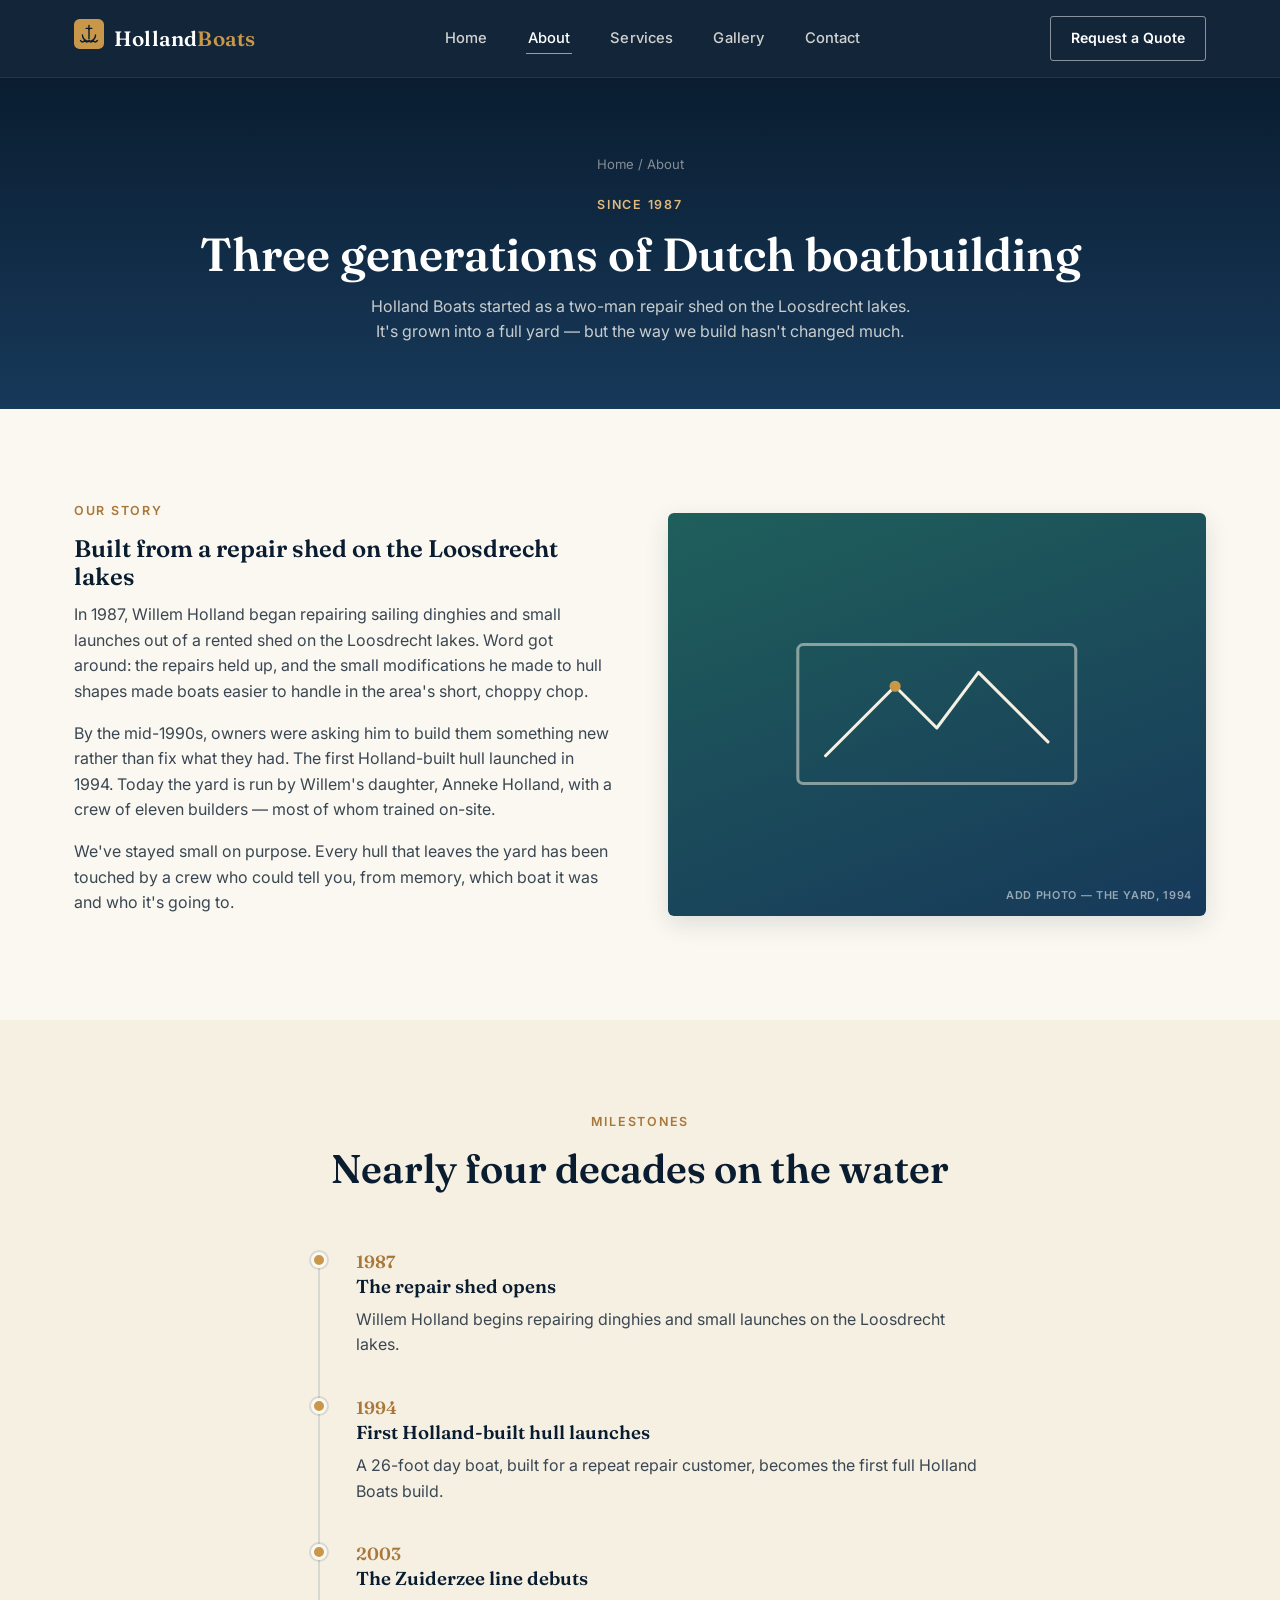
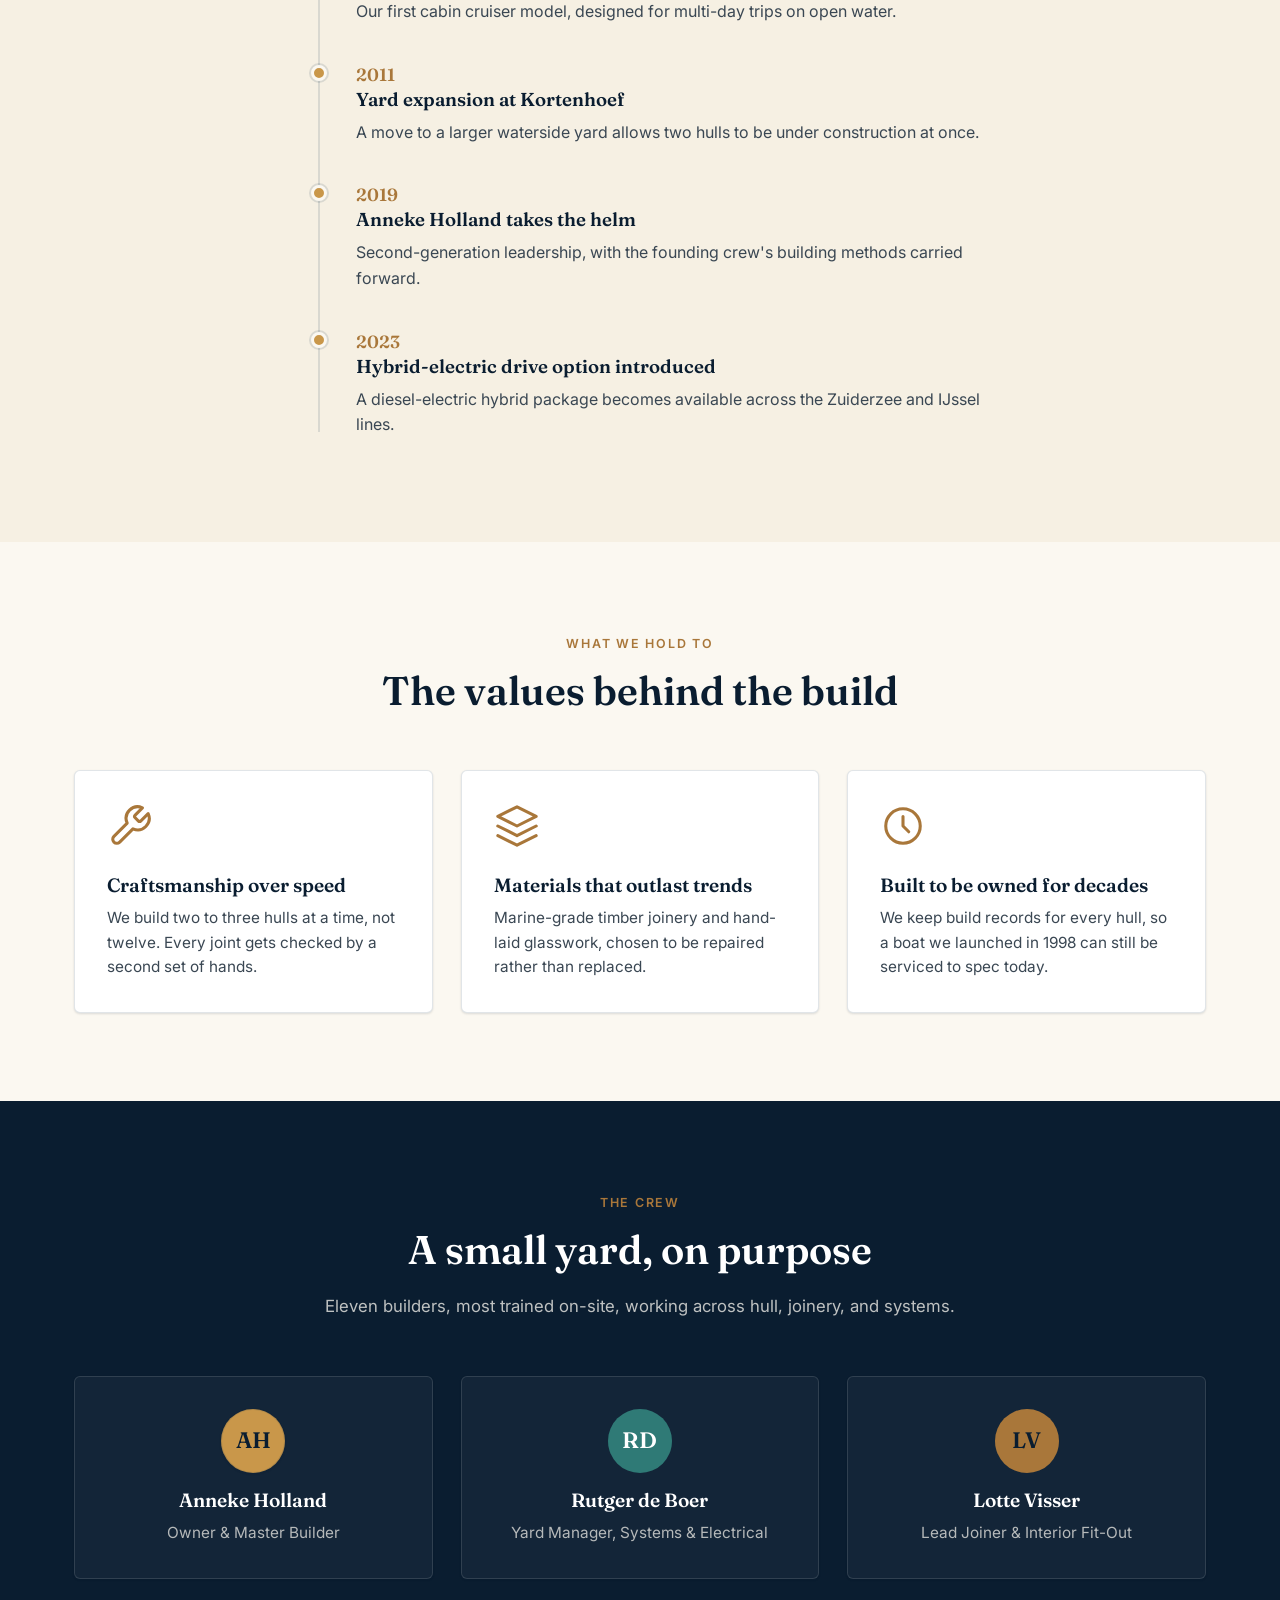
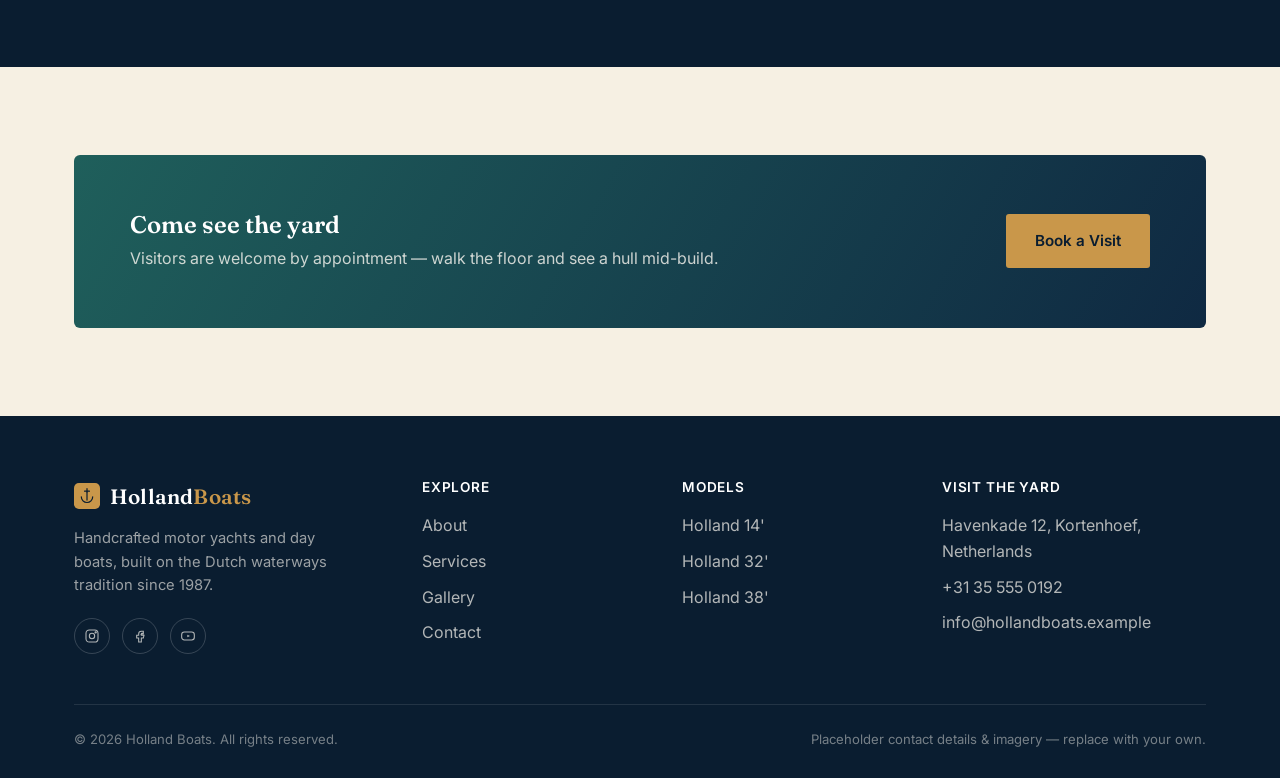
==== about.html @ 494ebd4e "Updated gallery page" ====
<!DOCTYPE html>
<html lang="en">
<head>
<meta charset="UTF-8">
<meta name="viewport" content="width=device-width, initial-scale=1.0">
<title>About — Holland Boats</title>
<meta name="description" content="Holland Boats has built handcrafted motor yachts and day boats on the Dutch waterways since 1987. Read our story, our values, and how we build.">
<link rel="icon" type="image/svg+xml" href="assets/favicon.svg">
<link rel="stylesheet" href="css/styles.css">
</head>
<body>

<header class="site-header">
  <nav class="nav">
    <a href="index.html" class="brand">
      <span class="mark">
        <svg width="30" height="30" viewBox="0 0 64 64" fill="none">
          <rect width="64" height="64" rx="12" fill="#c9974a"/>
          <path d="M32 14 v8 M26 20 h12" stroke="#0a1d30" stroke-width="3" stroke-linecap="round"/>
          <path d="M32 22 v20" stroke="#0a1d30" stroke-width="3" stroke-linecap="round"/>
          <path d="M18 34 a14 14 0 0 0 28 0" stroke="#0a1d30" stroke-width="3" fill="none" stroke-linecap="round"/>
          <path d="M14 46 q4 6 9 0 q4 6 9 0 q4 6 9 0 q4 6 9 0" stroke="#0a1d30" stroke-width="3" fill="none" stroke-linecap="round"/>
        </svg>
      </span>
      <span class="brand-text">Holland<span>Boats</span></span>
    </a>
    <ul class="nav-links">
      <li><a href="index.html">Home</a></li>
      <li><a href="about.html">About</a></li>
      <li><a href="services.html">Services</a></li>
      <li><a href="gallery.html">Gallery</a></li>
      <li><a href="contact.html">Contact</a></li>
    </ul>
    <div class="nav-cta">
      <a href="contact.html" class="btn btn-outline">Request a Quote</a>
      <button class="nav-toggle" aria-label="Toggle menu" aria-expanded="false">
        <svg viewBox="0 0 24 24" fill="none" stroke="currentColor" stroke-width="2" stroke-linecap="round"><path d="M3 6h18M3 12h18M3 18h18"/></svg>
      </button>
    </div>
  </nav>
</header>

<section class="page-hero">
  <div class="container">
    <div class="breadcrumb"><a href="index.html">Home</a> / About</div>
    <span class="eyebrow">Since 1987</span>
    <h1>Three generations of Dutch boatbuilding</h1>
    <p>Holland Boats started as a two-man repair shed on the Loosdrecht lakes. It's grown into a full yard — but the way we build hasn't changed much.</p>
  </div>
</section>

<section>
  <div class="container">
    <div class="card-grid grid-2" style="align-items:center;gap:56px;">
      <div data-reveal>
        <span class="eyebrow">Our Story</span>
        <h2>Built from a repair shed on the Loosdrecht lakes</h2>
        <p>In 1987, Willem Holland began repairing sailing dinghies and small launches out of a rented shed on the Loosdrecht lakes. Word got around: the repairs held up, and the small modifications he made to hull shapes made boats easier to handle in the area's short, choppy chop.</p>
        <p>By the mid-1990s, owners were asking him to build them something new rather than fix what they had. The first Holland-built hull launched in 1994. Today the yard is run by Willem's daughter, Anneke Holland, with a crew of eleven builders — most of whom trained on-site.</p>
        <p>We've stayed small on purpose. Every hull that leaves the yard has been touched by a crew who could tell you, from memory, which boat it was and who it's going to.</p>
      </div>
      <div class="art-frame" data-reveal>
        <svg viewBox="0 0 240 160" fill="none" stroke="#f6f0e3" stroke-width="2.2" stroke-linecap="round" stroke-linejoin="round">
          <rect x="20" y="30" width="200" height="100" rx="4" fill="none" opacity="0.5"/>
          <path d="M40 110 L90 60 L120 90 L150 50 L200 100" />
          <circle cx="90" cy="60" r="4" fill="#c9974a" stroke="none"/>
        </svg>
        <span class="frame-label">Add photo — the yard, 1994</span>
      </div>
    </div>
  </div>
</section>

<section class="band-cream">
  <div class="container">
    <div class="section-head">
      <span class="eyebrow">Milestones</span>
      <h2>Nearly four decades on the water</h2>
    </div>
    <div class="timeline" style="max-width:680px;margin:0 auto;">
      <div class="timeline-item" data-reveal>
        <span class="year">1987</span>
        <h3>The repair shed opens</h3>
        <p>Willem Holland begins repairing dinghies and small launches on the Loosdrecht lakes.</p>
      </div>
      <div class="timeline-item" data-reveal>
        <span class="year">1994</span>
        <h3>First Holland-built hull launches</h3>
        <p>A 26-foot day boat, built for a repeat repair customer, becomes the first full Holland Boats build.</p>
      </div>
      <div class="timeline-item" data-reveal>
        <span class="year">2003</span>
        <h3>The Zuiderzee line debuts</h3>
        <p>Our first cabin cruiser model, designed for multi-day trips on open water.</p>
      </div>
      <div class="timeline-item" data-reveal>
        <span class="year">2011</span>
        <h3>Yard expansion at Kortenhoef</h3>
        <p>A move to a larger waterside yard allows two hulls to be under construction at once.</p>
      </div>
      <div class="timeline-item" data-reveal>
        <span class="year">2019</span>
        <h3>Anneke Holland takes the helm</h3>
        <p>Second-generation leadership, with the founding crew's building methods carried forward.</p>
      </div>
      <div class="timeline-item" data-reveal>
        <span class="year">2023</span>
        <h3>Hybrid-electric drive option introduced</h3>
        <p>A diesel-electric hybrid package becomes available across the Zuiderzee and IJssel lines.</p>
      </div>
    </div>
  </div>
</section>

<section>
  <div class="container">
    <div class="section-head">
      <span class="eyebrow">What We Hold To</span>
      <h2>The values behind the build</h2>
    </div>
    <div class="card-grid grid-3">
      <div class="card" data-reveal>
        <svg class="icon" viewBox="0 0 24 24" fill="none" stroke="currentColor" stroke-width="1.6" stroke-linecap="round" stroke-linejoin="round"><path d="M14.7 6.3a1 1 0 000 1.4l1.6 1.6a1 1 0 001.4 0l3.77-3.77a6 6 0 01-7.94 7.94l-6.91 6.91a2.12 2.12 0 01-3-3l6.91-6.91a6 6 0 017.94-7.94l-3.76 3.76z"/></svg>
        <h3>Craftsmanship over speed</h3>
        <p>We build two to three hulls at a time, not twelve. Every joint gets checked by a second set of hands.</p>
      </div>
      <div class="card" data-reveal>
        <svg class="icon" viewBox="0 0 24 24" fill="none" stroke="currentColor" stroke-width="1.6" stroke-linecap="round" stroke-linejoin="round"><path d="M12 2L2 7l10 5 10-5-10-5zM2 17l10 5 10-5M2 12l10 5 10-5"/></svg>
        <h3>Materials that outlast trends</h3>
        <p>Marine-grade timber joinery and hand-laid glasswork, chosen to be repaired rather than replaced.</p>
      </div>
      <div class="card" data-reveal>
        <svg class="icon" viewBox="0 0 24 24" fill="none" stroke="currentColor" stroke-width="1.6" stroke-linecap="round" stroke-linejoin="round"><circle cx="12" cy="12" r="9"/><path d="M12 7v5l3 3"/></svg>
        <h3>Built to be owned for decades</h3>
        <p>We keep build records for every hull, so a boat we launched in 1998 can still be serviced to spec today.</p>
      </div>
    </div>
  </div>
</section>

<section class="band-navy">
  <div class="container">
    <div class="section-head">
      <span class="eyebrow">The Crew</span>
      <h2>A small yard, on purpose</h2>
      <p>Eleven builders, most trained on-site, working across hull, joinery, and systems.</p>
    </div>
    <div class="card-grid grid-3">
      <div class="card" data-reveal style="background:rgba(255,255,255,0.04);border-color:rgba(255,255,255,0.12);text-align:center;">
        <div class="testimonial .avatar" style="width:64px;height:64px;border-radius:50%;background:#c9974a;color:#0a1d30;display:flex;align-items:center;justify-content:center;font-family:'Fraunces',serif;font-size:1.4rem;font-weight:600;margin:0 auto 16px;">AH</div>
        <h3 style="color:#fff;">Anneke Holland</h3>
        <p style="color:rgba(251,248,241,0.7);">Owner &amp; Master Builder</p>
      </div>
      <div class="card" data-reveal style="background:rgba(255,255,255,0.04);border-color:rgba(255,255,255,0.12);text-align:center;">
        <div style="width:64px;height:64px;border-radius:50%;background:#2f7a76;color:#fff;display:flex;align-items:center;justify-content:center;font-family:'Fraunces',serif;font-size:1.4rem;font-weight:600;margin:0 auto 16px;">RD</div>
        <h3 style="color:#fff;">Rutger de Boer</h3>
        <p style="color:rgba(251,248,241,0.7);">Yard Manager, Systems &amp; Electrical</p>
      </div>
      <div class="card" data-reveal style="background:rgba(255,255,255,0.04);border-color:rgba(255,255,255,0.12);text-align:center;">
        <div style="width:64px;height:64px;border-radius:50%;background:#a9773a;color:#0a1d30;display:flex;align-items:center;justify-content:center;font-family:'Fraunces',serif;font-size:1.4rem;font-weight:600;margin:0 auto 16px;">LV</div>
        <h3 style="color:#fff;">Lotte Visser</h3>
        <p style="color:rgba(251,248,241,0.7);">Lead Joiner &amp; Interior Fit-Out</p>
      </div>
    </div>
  </div>
</section>

<section class="band-cream">
  <div class="container">
    <div class="cta-band">
      <div>
        <h2>Come see the yard</h2>
        <p>Visitors are welcome by appointment — walk the floor and see a hull mid-build.</p>
      </div>
      <a href="contact.html" class="btn btn-primary">Book a Visit</a>
    </div>
  </div>
</section>

<footer class="site-footer">
  <div class="container">
    <div class="footer-grid">
      <div class="footer-brand">
        <a href="index.html" class="brand" style="margin-bottom:14px;">
          <svg width="26" height="26" viewBox="0 0 64 64" fill="none"><rect width="64" height="64" rx="12" fill="#c9974a"/><path d="M32 14 v8 M26 20 h12" stroke="#0a1d30" stroke-width="3" stroke-linecap="round"/><path d="M32 22 v20" stroke="#0a1d30" stroke-width="3" stroke-linecap="round"/><path d="M18 34 a14 14 0 0 0 28 0" stroke="#0a1d30" stroke-width="3" fill="none" stroke-linecap="round"/></svg>
          <span class="brand-text">Holland<span>Boats</span></span>
        </a>
        <p>Handcrafted motor yachts and day boats, built on the Dutch waterways tradition since 1987.</p>
        <div class="social-row" style="margin-top:20px;">
          <a href="#" aria-label="Instagram"><svg viewBox="0 0 24 24" fill="none" stroke="currentColor" stroke-width="1.6"><rect x="3" y="3" width="18" height="18" rx="5"/><circle cx="12" cy="12" r="4"/><circle cx="17.5" cy="6.5" r="1"/></svg></a>
          <a href="#" aria-label="Facebook"><svg viewBox="0 0 24 24" fill="none" stroke="currentColor" stroke-width="1.6"><path d="M14 9h3V5h-3a4 4 0 00-4 4v2H7v4h3v6h4v-6h3l1-4h-4V9a1 1 0 011-1z"/></svg></a>
          <a href="#" aria-label="YouTube"><svg viewBox="0 0 24 24" fill="none" stroke="currentColor" stroke-width="1.6"><rect x="2.5" y="6" width="19" height="12" rx="4"/><path d="M11 10l4 2-4 2z" fill="currentColor" stroke="none"/></svg></a>
        </div>
      </div>
      <div>
        <h4>Explore</h4>
        <ul>
          <li><a href="about.html">About</a></li>
          <li><a href="services.html">Services</a></li>
          <li><a href="gallery.html">Gallery</a></li>
          <li><a href="contact.html">Contact</a></li>
        </ul>
      </div>
      <div>
        <h4>Models</h4>
        <ul>
          <li><a href="gallery.html">Holland 14'</a></li>
          <li><a href="gallery.html">Holland 32'</a></li>
          <li><a href="gallery.html">Holland 38'</a></li>
        </ul>
      </div>
      <div>
        <h4>Visit the Yard</h4>
        <ul>
          <li>Havenkade 12, Kortenhoef, Netherlands</li>
          <li>+31 35 555 0192</li>
          <li>info@hollandboats.example</li>
        </ul>
      </div>
    </div>
    <div class="footer-bottom">
      <span>&copy; <span data-year></span> Holland Boats. All rights reserved.</span>
      <span>Placeholder contact details &amp; imagery — replace with your own.</span>
    </div>
  </div>
</footer>

<script src="js/script.js"></script>
</body>
</html>
---- css/styles.css ----
/* ==========================================================================
   Holland Boats — Shared Stylesheet
   Nautical / heritage boatbuilder aesthetic
   ========================================================================== */

@import url('https://fonts.googleapis.com/css2?family=Fraunces:opsz,wght@9..144,400;9..144,500;9..144,600;9..144,700&family=Inter:wght@400;500;600;700&display=swap');

:root {
  /* Palette */
  --navy-950: #0a1d30;
  --navy-900: #0f2942;
  --navy-800: #17395a;
  --navy-700: #204a72;
  --teal-700: #1f5f5b;
  --teal-500: #2f7a76;
  --brass-600: #a9773a;
  --brass-500: #c9974a;
  --brass-300: #e0ba7d;
  --cream-100: #fbf8f1;
  --cream-200: #f6f0e3;
  --cream-300: #efe6d3;
  --ink-900: #16212c;
  --ink-700: #3a4753;
  --ink-500: #64717c;
  --white: #ffffff;
  --line: rgba(15, 41, 66, 0.12);

  /* Type */
  --font-display: 'Fraunces', Georgia, 'Times New Roman', serif;
  --font-body: 'Inter', -apple-system, BlinkMacSystemFont, 'Segoe UI', sans-serif;

  /* Layout */
  --max-w: 1180px;
  --radius: 6px;
  --shadow-sm: 0 1px 3px rgba(10, 29, 48, 0.08), 0 1px 2px rgba(10, 29, 48, 0.06);
  --shadow-md: 0 8px 24px rgba(10, 29, 48, 0.12);
  --shadow-lg: 0 20px 50px rgba(10, 29, 48, 0.18);
}

/* ---------- Reset ---------- */
*, *::before, *::after { box-sizing: border-box; }
html { scroll-behavior: smooth; }
body {
  margin: 0;
  font-family: var(--font-body);
  color: var(--ink-900);
  background: var(--cream-100);
  line-height: 1.6;
  -webkit-font-smoothing: antialiased;
}
img { max-width: 100%; display: block; }
a { color: inherit; text-decoration: none; }
ul { list-style: none; margin: 0; padding: 0; }
h1, h2, h3, h4 { font-family: var(--font-display); font-weight: 600; line-height: 1.15; margin: 0 0 0.5em; color: var(--navy-950); }
p { margin: 0 0 1em; color: var(--ink-700); }
button { font-family: inherit; cursor: pointer; }
.container { max-width: var(--max-w); margin: 0 auto; padding: 0 24px; }
section { padding: 88px 0; }
@media (max-width: 720px) { section { padding: 56px 0; } }

.eyebrow {
  display: inline-block;
  font-family: var(--font-body);
  font-weight: 600;
  font-size: 0.78rem;
  letter-spacing: 0.14em;
  text-transform: uppercase;
  color: var(--brass-600);
  margin-bottom: 14px;
}
.section-head { max-width: 640px; margin: 0 auto 56px; text-align: center; }
.section-head h2 { font-size: clamp(1.8rem, 3.2vw, 2.5rem); }
.section-head p { font-size: 1.05rem; }
.section-head.align-left { margin-left: 0; text-align: left; }

/* ---------- Buttons ---------- */
.btn {
  display: inline-flex;
  align-items: center;
  gap: 8px;
  padding: 14px 28px;
  border-radius: 3px;
  font-weight: 600;
  font-size: 0.95rem;
  border: 1px solid transparent;
  transition: transform 0.15s ease, box-shadow 0.15s ease, background 0.15s ease, color 0.15s ease;
  white-space: nowrap;
}
.btn-primary { background: var(--brass-500); color: var(--navy-950); }
.btn-primary:hover { background: var(--brass-300); transform: translateY(-1px); box-shadow: var(--shadow-sm); }
.btn-outline { background: transparent; border-color: rgba(255,255,255,0.5); color: var(--white); }
.btn-outline:hover { background: rgba(255,255,255,0.12); border-color: var(--white); }
.btn-dark { background: var(--navy-950); color: var(--cream-100); }
.btn-dark:hover { background: var(--navy-800); transform: translateY(-1px); }
.btn-block { width: 100%; justify-content: center; }

/* ---------- Header / Nav ---------- */
.site-header {
  position: sticky;
  top: 0;
  z-index: 100;
  background: rgba(10, 29, 48, 0.96);
  backdrop-filter: blur(6px);
  border-bottom: 1px solid rgba(255,255,255,0.08);
}
.nav {
  display: flex;
  align-items: center;
  justify-content: space-between;
  padding: 16px 24px;
  max-width: var(--max-w);
  margin: 0 auto;
}
.brand { display: flex; align-items: center; gap: 10px; color: var(--cream-100); }
.brand .mark { flex-shrink: 0; }
.brand-text { font-family: var(--font-display); font-size: 1.3rem; font-weight: 600; letter-spacing: 0.01em; color: var(--white); }
.brand-text span { color: var(--brass-500); }

.nav-links { display: flex; align-items: center; gap: 36px; }
.nav-links a {
  color: rgba(251, 248, 241, 0.82);
  font-size: 0.92rem;
  font-weight: 500;
  letter-spacing: 0.01em;
  padding: 6px 2px;
  border-bottom: 1px solid transparent;
  transition: color 0.15s ease, border-color 0.15s ease;
}
.nav-links a:hover, .nav-links a.active { color: var(--white); border-color: var(--brass-500); }
.nav-cta { display: flex; align-items: center; gap: 20px; }
.nav-cta .btn { padding: 10px 20px; font-size: 0.88rem; }

.nav-toggle {
  display: none;
  background: none;
  border: none;
  padding: 8px;
  color: var(--white);
}
.nav-toggle svg { width: 24px; height: 24px; }

@media (max-width: 880px) {
  .nav-links { position: absolute; top: 100%; left: 0; right: 0; background: var(--navy-950); flex-direction: column; align-items: flex-start; gap: 0; padding: 8px 24px 20px; border-bottom: 1px solid rgba(255,255,255,0.08); display: none; }
  .nav-links.open { display: flex; }
  .nav-links a { width: 100%; padding: 12px 0; border-bottom: 1px solid rgba(255,255,255,0.06); }
  .nav-cta .btn-outline { display: none; }
  .nav-toggle { display: inline-flex; }
}

/* ---------- Hero ---------- */
.hero {
  position: relative;
  background:
    radial-gradient(ellipse at 20% 0%, rgba(201,151,74,0.16), transparent 55%),
    linear-gradient(180deg, var(--navy-950) 0%, var(--navy-900) 60%, var(--navy-800) 100%);
  color: var(--cream-100);
  overflow: hidden;
}
.hero-inner {
  max-width: var(--max-w);
  margin: 0 auto;
  padding: 120px 24px 140px;
  display: grid;
  grid-template-columns: 1.1fr 0.9fr;
  gap: 48px;
  align-items: center;
  position: relative;
  z-index: 2;
}
.hero h1 { color: var(--white); font-size: clamp(2.4rem, 5vw, 3.6rem); margin-bottom: 22px; }
.hero h1 em { font-style: italic; color: var(--brass-300); }
.hero p.lede { color: rgba(251,248,241,0.82); font-size: 1.15rem; max-width: 480px; margin-bottom: 32px; }
.hero-actions { display: flex; gap: 16px; flex-wrap: wrap; }
.hero-stats { display: flex; gap: 40px; margin-top: 56px; flex-wrap: wrap; }
.hero-stats div strong { display: block; font-family: var(--font-display); font-size: 1.9rem; color: var(--brass-300); }
.hero-stats div span { font-size: 0.82rem; text-transform: uppercase; letter-spacing: 0.08em; color: rgba(251,248,241,0.6); }

.hero-art { position: relative; }
.hero-wave {
  position: absolute; bottom: 0; left: 0; width: 100%; line-height: 0; z-index: 1;
}

@media (max-width: 900px) {
  .hero-inner { grid-template-columns: 1fr; padding-bottom: 100px; }
  .hero-art { order: -1; max-width: 340px; margin: 0 auto; }
}

/* Divider wave between sections */
.divider { line-height: 0; }
.divider svg { width: 100%; height: auto; display: block; }

/* ---------- Boat illustration frame (used as photo placeholder) ---------- */
.art-frame {
  position: relative;
  border-radius: var(--radius);
  overflow: hidden;
  background: linear-gradient(160deg, var(--teal-700), var(--navy-800));
  display: flex;
  align-items: center;
  justify-content: center;
  aspect-ratio: 4 / 3;
  box-shadow: var(--shadow-md);
}
.art-frame.light { background: linear-gradient(160deg, var(--cream-300), var(--cream-200)); }
.art-frame svg { width: 62%; height: 62%; }
.art-frame img { width: 100%; height: 100%; object-fit: cover; object-position: center; }
.art-frame .frame-label {
  position: absolute;
  bottom: 12px; right: 14px;
  font-size: 0.68rem;
  letter-spacing: 0.06em;
  text-transform: uppercase;
  color: rgba(255,255,255,0.55);
  font-weight: 600;
}
.art-frame.light .frame-label { color: rgba(15,41,66,0.4); }

/* ---------- Cards ---------- */
.card-grid { display: grid; gap: 28px; }
.grid-3 { grid-template-columns: repeat(3, 1fr); }
.grid-2 { grid-template-columns: repeat(2, 1fr); }
.grid-4 { grid-template-columns: repeat(4, 1fr); }
@media (max-width: 900px) { .grid-3, .grid-2, .grid-4 { grid-template-columns: 1fr 1fr; } }
@media (max-width: 620px) { .grid-3, .grid-2, .grid-4 { grid-template-columns: 1fr; } }

.card {
  background: var(--white);
  border: 1px solid var(--line);
  border-radius: var(--radius);
  padding: 32px;
  box-shadow: var(--shadow-sm);
  transition: transform 0.18s ease, box-shadow 0.18s ease;
}
.card:hover { transform: translateY(-3px); box-shadow: var(--shadow-md); }
.card .icon { width: 46px; height: 46px; margin-bottom: 18px; color: var(--brass-600); }
.card h3 { font-size: 1.2rem; margin-bottom: 10px; }
.card p { margin-bottom: 0; font-size: 0.96rem; }

.model-card { background: var(--white); border: 1px solid var(--line); border-radius: var(--radius); overflow: hidden; box-shadow: var(--shadow-sm); transition: box-shadow 0.18s ease, transform 0.18s ease; }
.model-card:hover { box-shadow: var(--shadow-md); transform: translateY(-3px); }
.model-card .body { padding: 22px 24px 26px; }
.model-card h3 { font-size: 1.15rem; margin-bottom: 4px; }
.model-card .tag { font-size: 0.78rem; text-transform: uppercase; letter-spacing: 0.07em; color: var(--teal-500); font-weight: 600; margin-bottom: 10px; display: block; }
.specs { display: flex; gap: 18px; margin-top: 14px; padding-top: 14px; border-top: 1px solid var(--line); font-size: 0.82rem; color: var(--ink-500); }
.specs strong { display: block; color: var(--navy-950); font-size: 0.95rem; font-family: var(--font-display); }

/* ---------- See More button ---------- */
.btn-outline-dark { background: transparent; border: 1px solid rgba(15,41,66,0.25); color: var(--navy-950); }
.btn-outline-dark:hover { background: var(--navy-950); border-color: var(--navy-950); color: var(--white); }
.btn-outline-dark.is-active { background: var(--navy-950); border-color: var(--navy-950); color: var(--white); }
.btn-see-more { margin-top: 20px; width: 100%; justify-content: center; }

/* ---------- Fleet rows (grid + inline expand panel) ---------- */
.fleet-rows { display: flex; flex-direction: column; gap: 28px; }

/* ---------- Model expand panel ---------- */
.model-expand {
  position: relative;
  background: var(--white);
  border: 1px solid var(--line);
  border-radius: var(--radius);
  box-shadow: var(--shadow-md);
  padding: 40px;
  opacity: 0;
  transform: translateY(-8px);
  transition: opacity 0.22s ease, transform 0.22s ease;
}
.model-expand.is-open { opacity: 1; transform: translateY(0); }
.model-expand[hidden] { display: none; }
.model-expand-close {
  position: absolute;
  top: 18px; right: 18px;
  width: 36px; height: 36px;
  border-radius: 50%;
  background: var(--cream-300);
  border: none;
  color: var(--navy-950);
  display: flex; align-items: center; justify-content: center;
  transition: background 0.15s ease;
}
.model-expand-close:hover { background: var(--brass-300); }
.model-expand-close svg { width: 18px; height: 18px; }

.model-expand-grid { display: grid; grid-template-columns: 1.2fr 1fr; gap: 40px; align-items: start; }
@media (max-width: 800px) { .model-expand-grid { grid-template-columns: 1fr; } }

.model-expand-main-image { border-radius: var(--radius); overflow: hidden; aspect-ratio: 4 / 3; background: var(--cream-300); }
.model-expand-main-image img { width: 100%; height: 100%; object-fit: cover; display: block; }
.model-expand-thumbs { display: flex; gap: 10px; margin-top: 12px; flex-wrap: wrap; }
.model-expand-thumbs button {
  width: 64px; height: 48px;
  border-radius: 4px;
  overflow: hidden;
  padding: 0;
  border: 2px solid transparent;
  background: none;
  opacity: 0.7;
  transition: opacity 0.15s ease, border-color 0.15s ease;
}
.model-expand-thumbs button img { width: 100%; height: 100%; object-fit: cover; display: block; }
.model-expand-thumbs button:hover { opacity: 1; }
.model-expand-thumbs button.is-active { opacity: 1; border-color: var(--brass-500); }
.model-expand-thumbs:has(button:only-child) { display: none; }

.model-expand-details h3 { font-size: 1.6rem; margin-bottom: 10px; }
.model-expand-details p { font-size: 1rem; }

/* ---------- Band sections ---------- */
.band-navy { background: var(--navy-950); color: var(--cream-100); }
.band-navy h2, .band-navy h3 { color: var(--white); }
.band-navy p { color: rgba(251,248,241,0.75); }
.band-cream { background: var(--cream-200); }

/* ---------- Testimonials ---------- */
.testimonial { background: var(--white); border: 1px solid var(--line); border-radius: var(--radius); padding: 30px; box-shadow: var(--shadow-sm); }
.testimonial .stars { color: var(--brass-500); letter-spacing: 2px; margin-bottom: 14px; font-size: 0.95rem; }
.testimonial p.quote { font-family: var(--font-display); font-size: 1.05rem; color: var(--navy-950); font-style: italic; margin-bottom: 18px; }
.testimonial .who { display: flex; align-items: center; gap: 12px; }
.testimonial .avatar { width: 40px; height: 40px; border-radius: 50%; background: var(--teal-700); color: var(--white); display: flex; align-items: center; justify-content: center; font-family: var(--font-display); font-weight: 600; flex-shrink: 0; }
.testimonial .who strong { display: block; font-size: 0.92rem; color: var(--navy-950); }
.testimonial .who span { font-size: 0.8rem; color: var(--ink-500); }

/* ---------- Stat strip ---------- */
.stat-strip { display: flex; justify-content: space-between; flex-wrap: wrap; gap: 32px; padding: 48px 0; border-top: 1px solid var(--line); border-bottom: 1px solid var(--line); }
.stat-strip div { text-align: center; flex: 1; min-width: 140px; }
.stat-strip strong { display: block; font-family: var(--font-display); font-size: 2.2rem; color: var(--navy-950); }
.stat-strip span { font-size: 0.82rem; text-transform: uppercase; letter-spacing: 0.07em; color: var(--ink-500); }

/* ---------- Timeline (About) ---------- */
.timeline { position: relative; margin-top: 40px; }
.timeline::before { content: ''; position: absolute; left: 18px; top: 6px; bottom: 6px; width: 2px; background: var(--line); }
.timeline-item { position: relative; padding-left: 56px; margin-bottom: 36px; }
.timeline-item:last-child { margin-bottom: 0; }
.timeline-item::before { content: ''; position: absolute; left: 11px; top: 4px; width: 16px; height: 16px; border-radius: 50%; background: var(--brass-500); border: 3px solid var(--cream-100); box-shadow: 0 0 0 2px var(--line); }
.timeline-item .year { font-family: var(--font-display); color: var(--brass-600); font-weight: 600; font-size: 1.1rem; }

/* ---------- CTA band ---------- */
.cta-band { background: linear-gradient(120deg, var(--teal-700), var(--navy-900)); color: var(--white); border-radius: var(--radius); padding: 56px; display: flex; align-items: center; justify-content: space-between; gap: 32px; flex-wrap: wrap; }
.cta-band h2 { color: var(--white); margin-bottom: 8px; }
.cta-band p { color: rgba(251,248,241,0.8); margin-bottom: 0; }

/* ---------- Forms ---------- */
.form-grid { display: grid; grid-template-columns: 1fr 1fr; gap: 20px; }
.form-grid .full { grid-column: 1 / -1; }
@media (max-width: 700px) { .form-grid { grid-template-columns: 1fr; } }
label { display: block; font-size: 0.85rem; font-weight: 600; color: var(--navy-950); margin-bottom: 6px; }
input, select, textarea {
  width: 100%;
  padding: 13px 14px;
  border: 1px solid var(--line);
  border-radius: 4px;
  font-family: inherit;
  font-size: 0.95rem;
  background: var(--white);
  color: var(--ink-900);
  transition: border-color 0.15s ease, box-shadow 0.15s ease;
}
input:focus, select:focus, textarea:focus { outline: none; border-color: var(--teal-500); box-shadow: 0 0 0 3px rgba(47,122,118,0.15); }
textarea { resize: vertical; min-height: 130px; }
.form-note { font-size: 0.82rem; color: var(--ink-500); margin-top: 10px; }
.form-status { display: none; margin-top: 16px; padding: 14px 16px; border-radius: 4px; background: var(--cream-300); color: var(--navy-950); font-size: 0.9rem; }
.form-status.show { display: block; }

/* ---------- Info list (contact) ---------- */
.info-list { display: flex; flex-direction: column; gap: 24px; }
.info-item { display: flex; gap: 16px; }
.info-item .icon { width: 40px; height: 40px; border-radius: 50%; background: var(--cream-300); display: flex; align-items: center; justify-content: center; flex-shrink: 0; color: var(--teal-700); }
.info-item h4 { margin-bottom: 4px; font-size: 1rem; font-family: var(--font-body); font-weight: 700; }
.info-item p { margin-bottom: 0; font-size: 0.92rem; }

/* ---------- Map placeholder ---------- */
.map-frame { border-radius: var(--radius); overflow: hidden; box-shadow: var(--shadow-sm); border: 1px solid var(--line); }

/* ---------- Footer ---------- */
.site-footer { background: var(--navy-950); color: rgba(251,248,241,0.7); padding: 64px 0 28px; }
.footer-grid { display: grid; grid-template-columns: 1.4fr 1fr 1fr 1.2fr; gap: 40px; margin-bottom: 48px; }
@media (max-width: 800px) { .footer-grid { grid-template-columns: 1fr 1fr; } }
@media (max-width: 500px) { .footer-grid { grid-template-columns: 1fr; } }
.footer-grid h4 { color: var(--white); font-family: var(--font-body); font-size: 0.85rem; letter-spacing: 0.06em; text-transform: uppercase; margin-bottom: 18px; }
.footer-grid ul li { margin-bottom: 10px; }
.footer-grid a:hover { color: var(--brass-300); }
.footer-brand p { color: rgba(251,248,241,0.6); font-size: 0.92rem; max-width: 280px; }
.footer-bottom { border-top: 1px solid rgba(255,255,255,0.1); padding-top: 24px; display: flex; justify-content: space-between; flex-wrap: wrap; gap: 12px; font-size: 0.82rem; color: rgba(251,248,241,0.45); }
.social-row { display: flex; gap: 12px; }
.social-row a { width: 36px; height: 36px; border-radius: 50%; border: 1px solid rgba(255,255,255,0.18); display: flex; align-items: center; justify-content: center; transition: background 0.15s ease, border-color 0.15s ease; }
.social-row a:hover { background: rgba(255,255,255,0.08); border-color: var(--brass-500); }
.social-row svg { width: 16px; height: 16px; }

/* ---------- Page hero (interior pages) ---------- */
.page-hero { background: linear-gradient(180deg, var(--navy-950), var(--navy-800)); color: var(--white); padding: 76px 0 64px; text-align: center; }
.page-hero .eyebrow { color: var(--brass-300); }
.page-hero h1 { color: var(--white); font-size: clamp(2rem, 4vw, 2.9rem); margin-bottom: 12px; }
.page-hero p { color: rgba(251,248,241,0.78); max-width: 560px; margin: 0 auto; }
.breadcrumb { font-size: 0.82rem; color: rgba(251,248,241,0.5); margin-bottom: 16px; }
.breadcrumb a:hover { color: var(--brass-300); }

/* ---------- Utility ---------- */
.mt-0 { margin-top: 0; }
.text-center { text-align: center; }
.tag-list { display: flex; gap: 10px; flex-wrap: wrap; margin-top: 18px; }
.pill { font-size: 0.78rem; padding: 6px 14px; border-radius: 999px; background: var(--cream-300); color: var(--navy-900); font-weight: 600; }
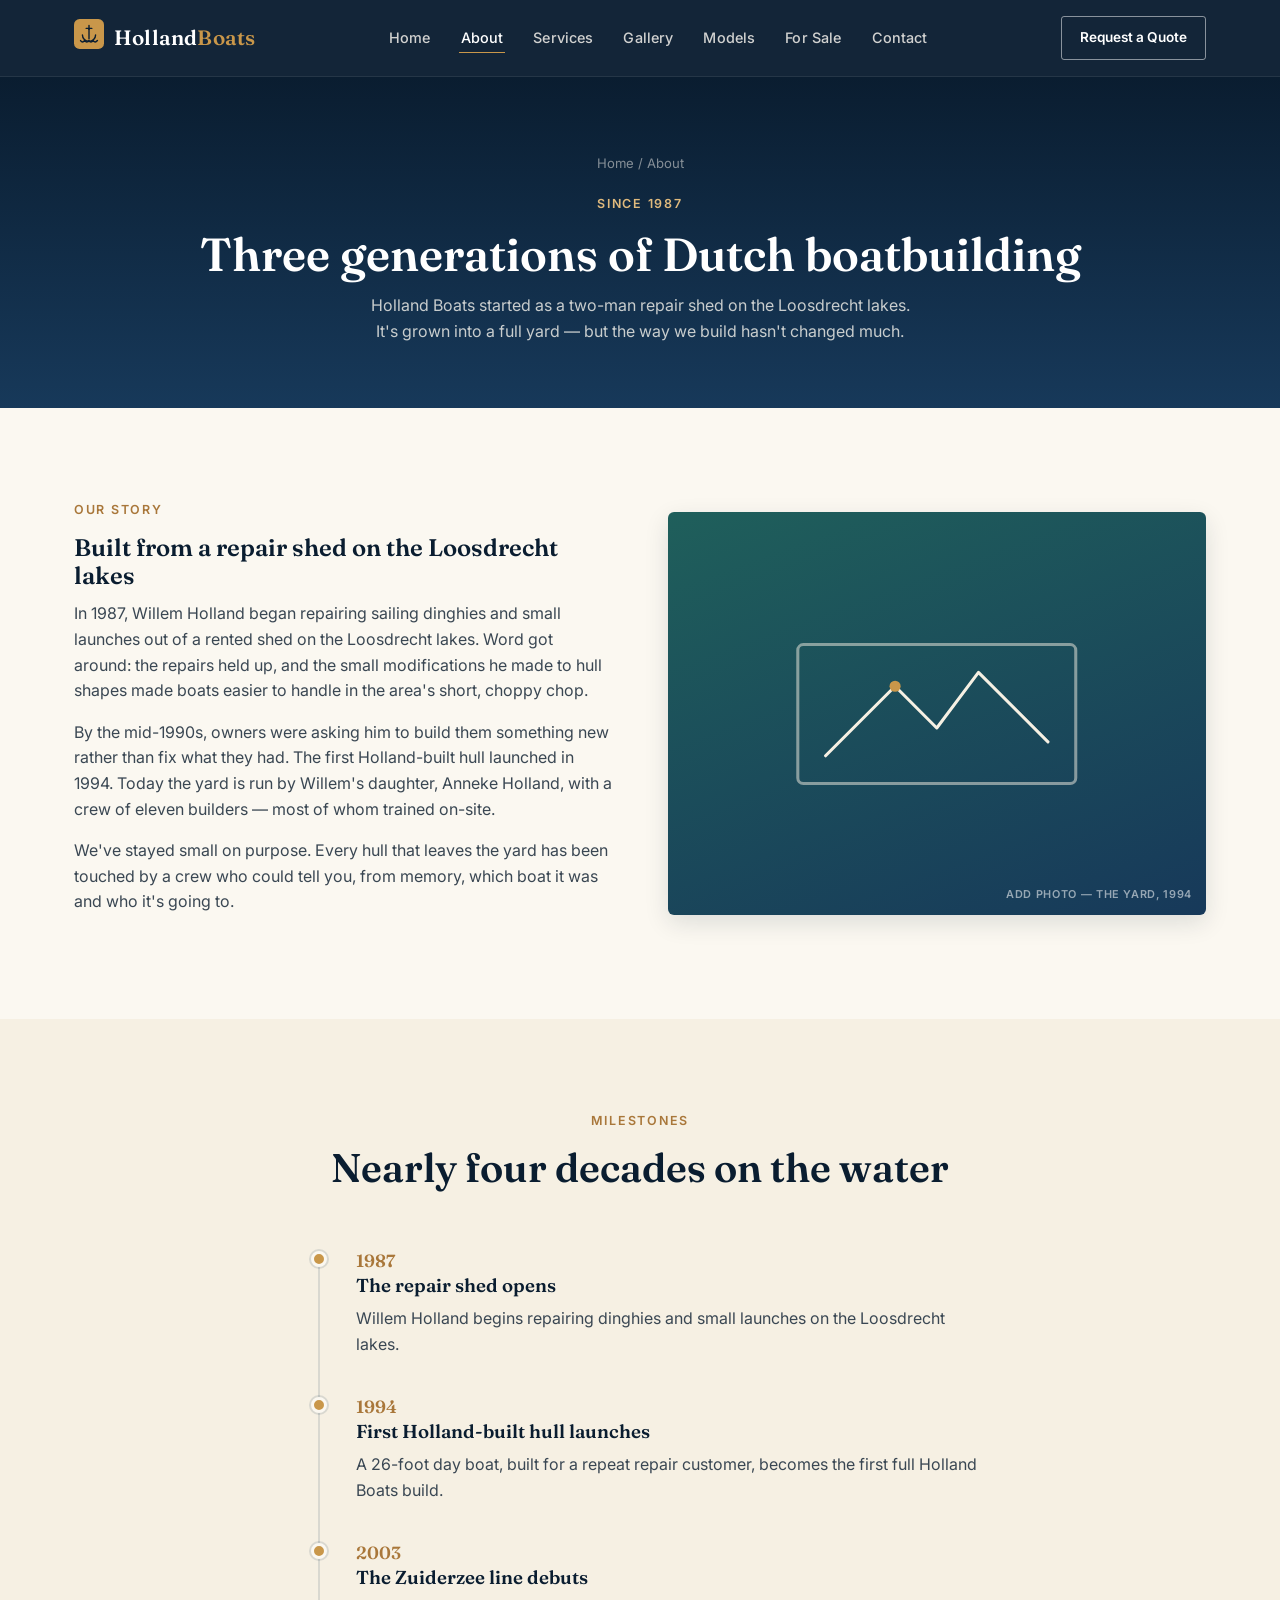
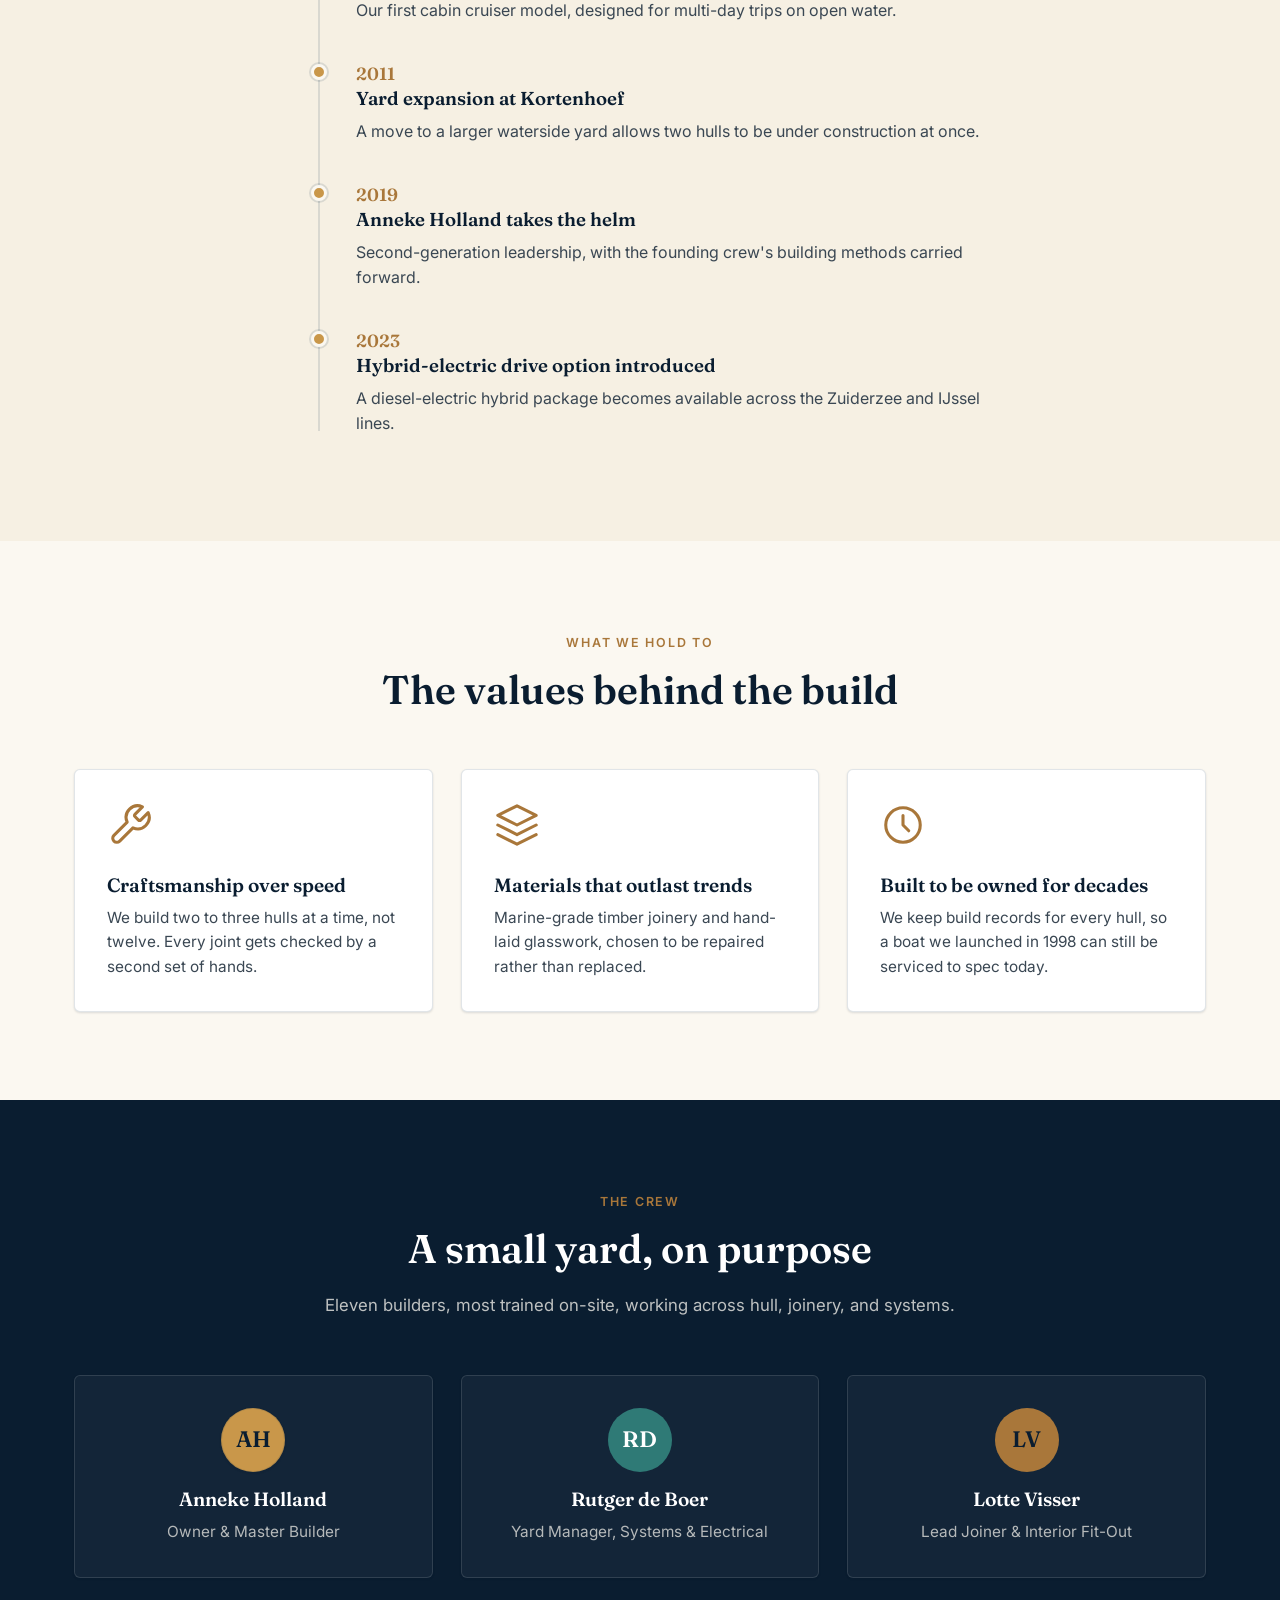
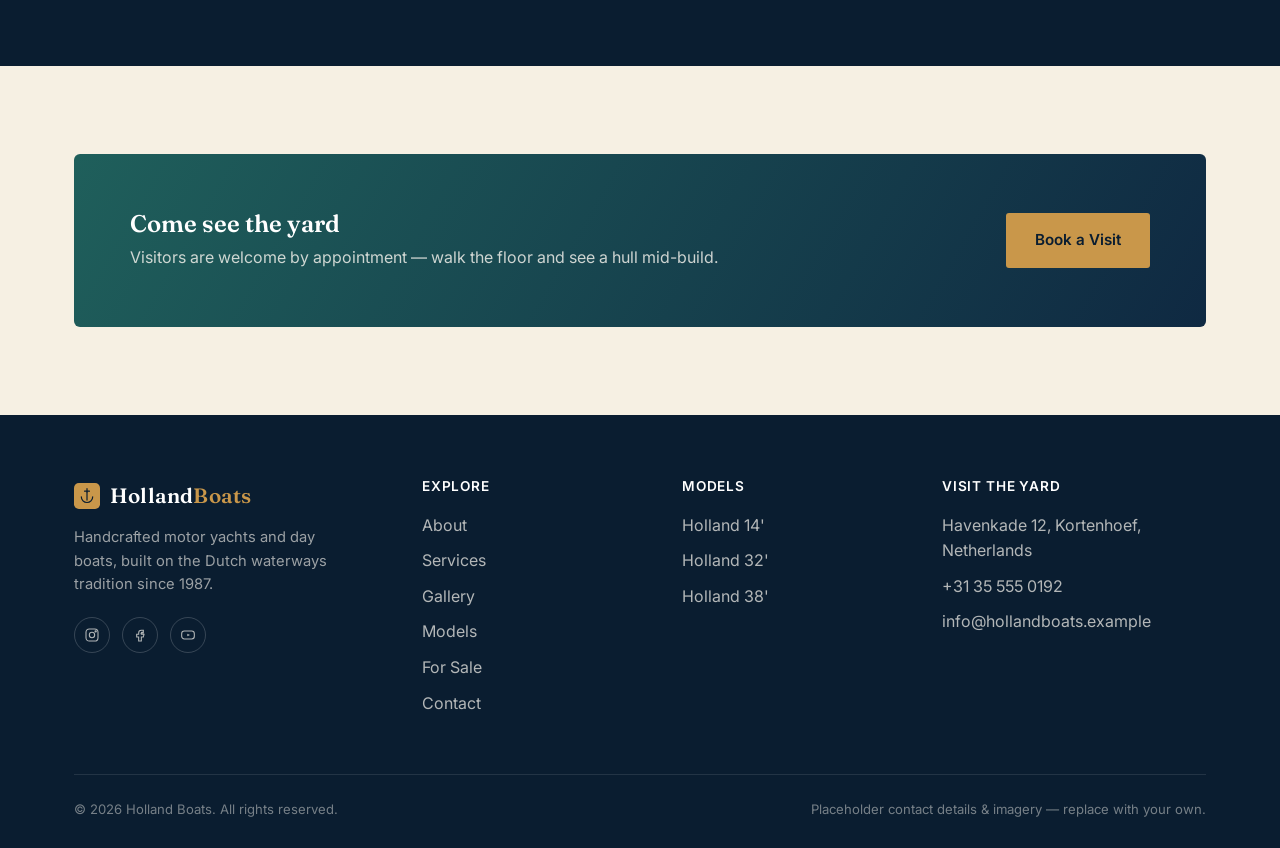
==== commit c7a8f121: "added models and for sale/update mobile menu" ====
--- a/about.html
+++ b/about.html
@@ -29,7 +29,10 @@
       <li><a href="about.html">About</a></li>
       <li><a href="services.html">Services</a></li>
       <li><a href="gallery.html">Gallery</a></li>
+      <li><a href="models.html">Models</a></li>
+      <li><a href="for-sale.html">For Sale</a></li>
       <li><a href="contact.html">Contact</a></li>
+      <li class="nav-mobile-cta"><a href="contact.html" class="btn btn-primary">Request a Quote</a></li>
     </ul>
     <div class="nav-cta">
       <a href="contact.html" class="btn btn-outline">Request a Quote</a>
@@ -198,15 +201,17 @@
           <li><a href="about.html">About</a></li>
           <li><a href="services.html">Services</a></li>
           <li><a href="gallery.html">Gallery</a></li>
+          <li><a href="models.html">Models</a></li>
+          <li><a href="for-sale.html">For Sale</a></li>
           <li><a href="contact.html">Contact</a></li>
         </ul>
       </div>
       <div>
         <h4>Models</h4>
         <ul>
-          <li><a href="gallery.html">Holland 14'</a></li>
-          <li><a href="gallery.html">Holland 32'</a></li>
-          <li><a href="gallery.html">Holland 38'</a></li>
+          <li><a href="models.html#model-14">Holland 14'</a></li>
+          <li><a href="models.html#model-32">Holland 32'</a></li>
+          <li><a href="models.html#model-38">Holland 38'</a></li>
         </ul>
       </div>
       <div>
--- a/css/styles.css
+++ b/css/styles.css
@@ -116,33 +116,58 @@
 .brand-text { font-family: var(--font-display); font-size: 1.3rem; font-weight: 600; letter-spacing: 0.01em; color: var(--white); }
 .brand-text span { color: var(--brass-500); }
 
-.nav-links { display: flex; align-items: center; gap: 36px; }
+.nav-links { display: flex; align-items: center; gap: 26px; }
 .nav-links a {
   color: rgba(251, 248, 241, 0.82);
-  font-size: 0.92rem;
+  font-size: 0.9rem;
   font-weight: 500;
   letter-spacing: 0.01em;
   padding: 6px 2px;
+  white-space: nowrap;
   border-bottom: 1px solid transparent;
   transition: color 0.15s ease, border-color 0.15s ease;
 }
 .nav-links a:hover, .nav-links a.active { color: var(--white); border-color: var(--brass-500); }
-.nav-cta { display: flex; align-items: center; gap: 20px; }
-.nav-cta .btn { padding: 10px 20px; font-size: 0.88rem; }
+.nav-mobile-cta { display: none; }
+.nav-cta { display: flex; align-items: center; gap: 16px; }
+.nav-cta .btn { padding: 10px 18px; font-size: 0.85rem; }
 
 .nav-toggle {
   display: none;
   background: none;
   border: none;
-  padding: 8px;
+  padding: 10px;
+  margin: -10px;
   color: var(--white);
 }
-.nav-toggle svg { width: 24px; height: 24px; }
-
-@media (max-width: 880px) {
-  .nav-links { position: absolute; top: 100%; left: 0; right: 0; background: var(--navy-950); flex-direction: column; align-items: flex-start; gap: 0; padding: 8px 24px 20px; border-bottom: 1px solid rgba(255,255,255,0.08); display: none; }
+.nav-toggle svg { width: 26px; height: 26px; }
+
+/* Switch to the mobile menu earlier now that there are more nav items —
+   avoids the links crowding or wrapping at in-between widths. */
+@media (max-width: 1040px) {
+  .nav-links {
+    position: absolute;
+    top: 100%; left: 0; right: 0;
+    max-height: calc(100vh - 68px);
+    overflow-y: auto;
+    background: var(--navy-950);
+    flex-direction: column;
+    align-items: stretch;
+    gap: 0;
+    padding: 10px 24px 28px;
+    border-bottom: 1px solid rgba(255,255,255,0.08);
+    box-shadow: var(--shadow-lg);
+    display: none;
+  }
   .nav-links.open { display: flex; }
-  .nav-links a { width: 100%; padding: 12px 0; border-bottom: 1px solid rgba(255,255,255,0.06); }
+  .nav-links a {
+    width: 100%;
+    padding: 18px 2px;
+    font-size: 1.15rem;
+    border-bottom: 1px solid rgba(255,255,255,0.08);
+  }
+  .nav-mobile-cta { display: block; padding-top: 22px; }
+  .nav-mobile-cta .btn { width: 100%; justify-content: center; padding: 15px 20px; font-size: 1rem; }
   .nav-cta .btn-outline { display: none; }
   .nav-toggle { display: inline-flex; }
 }
@@ -394,6 +419,48 @@
 .breadcrumb { font-size: 0.82rem; color: rgba(251,248,241,0.5); margin-bottom: 16px; }
 .breadcrumb a:hover { color: var(--brass-300); }
 
+/* ---------- Price tables (Models page) ---------- */
+.table-scroll { overflow-x: auto; border: 1px solid var(--line); border-radius: var(--radius); margin-top: 20px; }
+.price-table { width: 100%; border-collapse: collapse; font-size: 0.92rem; min-width: 380px; }
+.price-table th, .price-table td { text-align: left; padding: 13px 16px; border-bottom: 1px solid var(--line); }
+.price-table thead th {
+  font-family: var(--font-body); font-weight: 700; font-size: 0.75rem;
+  text-transform: uppercase; letter-spacing: 0.06em; color: var(--navy-950);
+  background: var(--cream-200);
+}
+.price-table tbody tr:last-child td { border-bottom: none; }
+.price-table td.price { font-family: var(--font-display); font-weight: 600; color: var(--navy-950); white-space: nowrap; }
+.price-table td.muted, .price-table td.price.muted { color: var(--ink-500); font-style: italic; font-weight: 500; }
+.price-note { font-size: 0.82rem; color: var(--ink-500); margin-top: 12px; }
+
+/* ---------- Model rows (Models page) ---------- */
+.model-row { display: grid; grid-template-columns: 1fr 1.15fr; gap: 48px; align-items: start; padding: 56px 0; border-bottom: 1px solid var(--line); }
+.model-row:first-child { padding-top: 0; }
+.model-row:last-child { border-bottom: none; padding-bottom: 0; }
+.model-row:nth-of-type(even) .model-row-media { order: 2; }
+@media (max-width: 860px) { .model-row { grid-template-columns: 1fr; } .model-row:nth-of-type(even) .model-row-media { order: 0; } }
+.model-row-media img { width: 100%; border-radius: var(--radius); box-shadow: var(--shadow-sm); aspect-ratio: 4/3; object-fit: cover; }
+.model-row-body h3 { font-size: 1.7rem; margin-bottom: 8px; }
+
+/* ---------- For Sale listings ---------- */
+.listing-card { background: var(--white); border: 1px solid var(--line); border-radius: var(--radius); overflow: hidden; box-shadow: var(--shadow-sm); }
+.listing-card .art-frame { aspect-ratio: 4/3; }
+.listing-card .body { padding: 22px 24px 26px; }
+.listing-card .price-tag { font-family: var(--font-display); font-weight: 600; color: var(--brass-600); font-size: 1.1rem; margin-bottom: 4px; }
+.listing-card .status-pill { position: absolute; top: 14px; left: 14px; z-index: 2; font-size: 0.72rem; font-weight: 700; text-transform: uppercase; letter-spacing: 0.05em; padding: 5px 12px; border-radius: 999px; background: var(--brass-500); color: var(--navy-950); }
+.listing-card .art-frame { position: relative; }
+
+.empty-state {
+  text-align: center;
+  padding: 64px 32px;
+  border: 1px dashed rgba(15,41,66,0.22);
+  border-radius: var(--radius);
+  background: var(--cream-200);
+}
+.empty-state svg { width: 46px; height: 46px; color: var(--brass-500); margin-bottom: 18px; }
+.empty-state h3 { margin-bottom: 10px; }
+.empty-state p { max-width: 440px; margin: 0 auto 24px; }
+
 /* ---------- Utility ---------- */
 .mt-0 { margin-top: 0; }
 .text-center { text-align: center; }
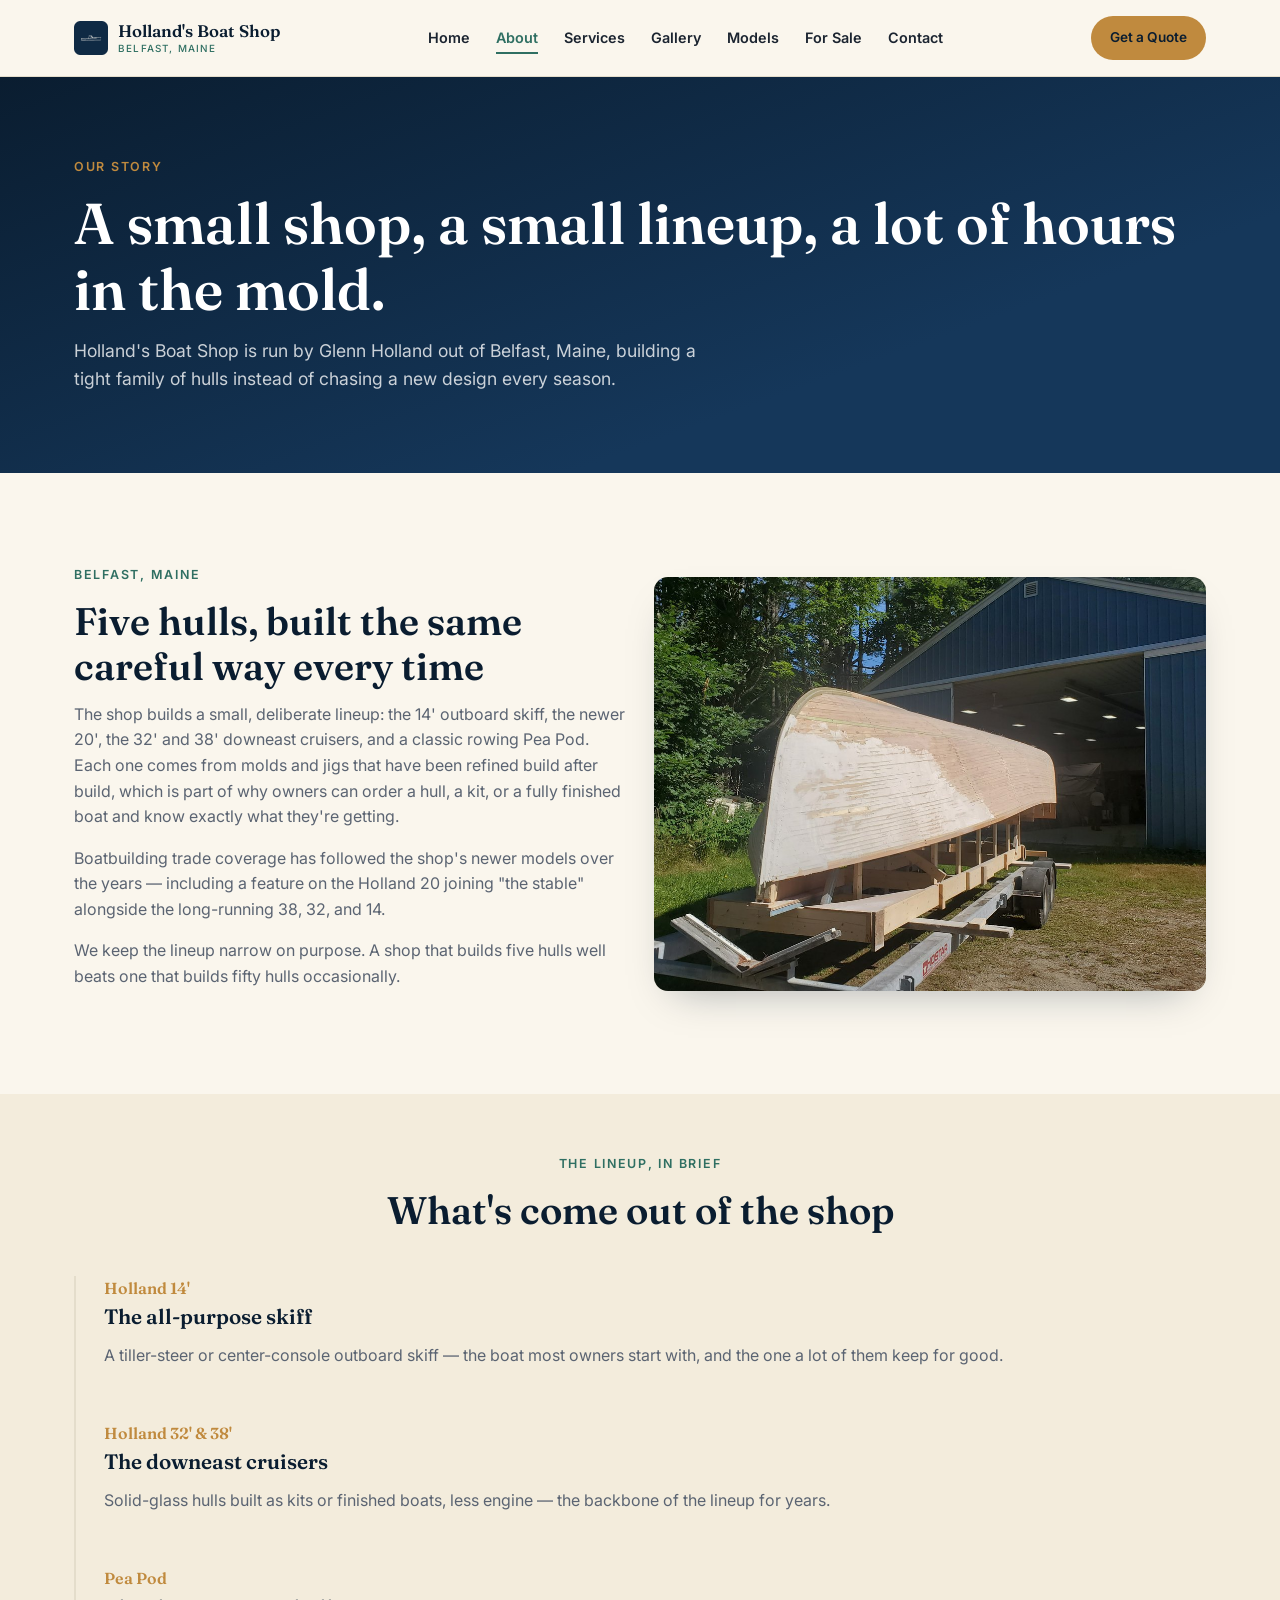
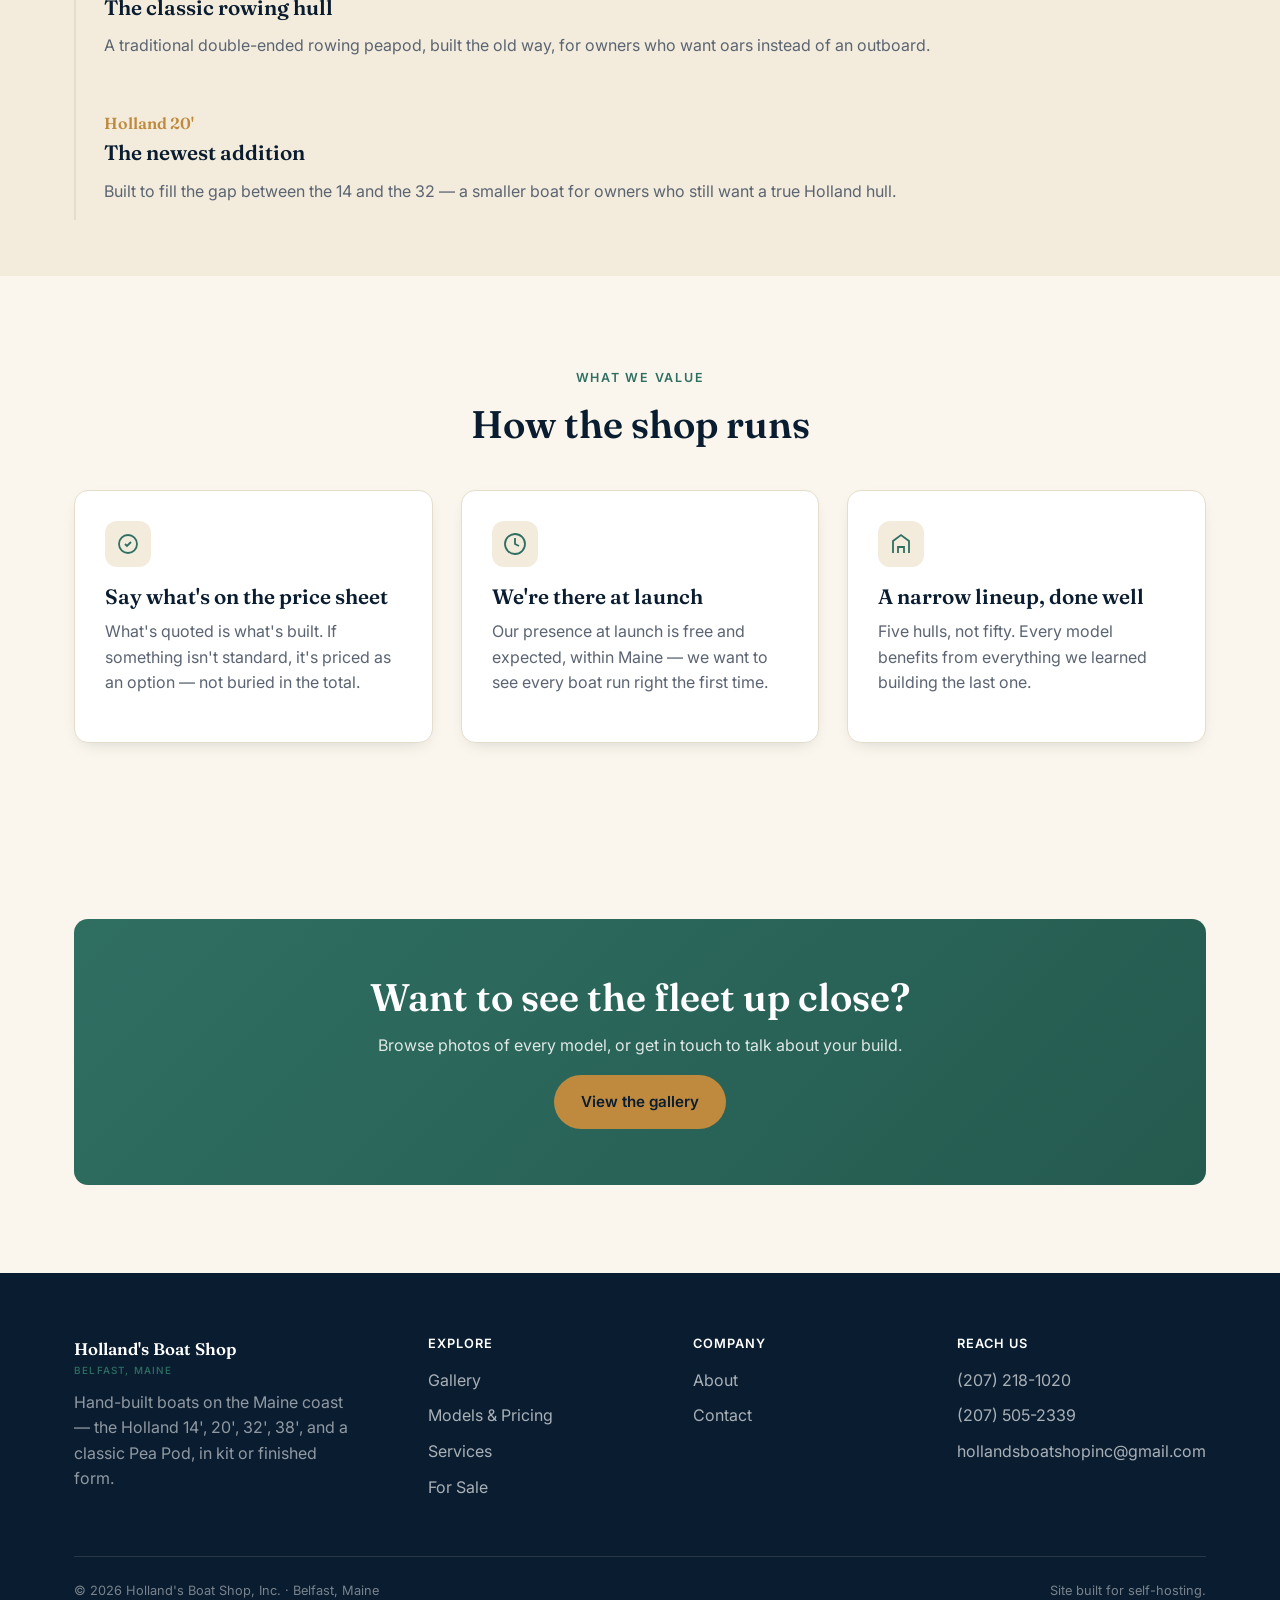
==== commit 2f3a9399: "pricing and design updates" ====
--- a/about.html
+++ b/about.html
@@ -3,9 +3,9 @@
 <head>
 <meta charset="UTF-8">
 <meta name="viewport" content="width=device-width, initial-scale=1.0">
-<title>About — Holland Boats</title>
-<meta name="description" content="Holland Boats has built handcrafted motor yachts and day boats on the Dutch waterways since 1987. Read our story, our values, and how we build.">
-<link rel="icon" type="image/svg+xml" href="assets/favicon.svg">
+<title>About | Holland's Boat Shop, Belfast, Maine</title>
+<meta name="description" content="Holland's Boat Shop is a small boatbuilding shop in Belfast, Maine, run by Glenn Holland, building the Holland 14', 20', 32', 38' and a classic Pea Pod.">
+<link rel="icon" type="image/png" href="assets/favicon.png">
 <link rel="stylesheet" href="css/styles.css">
 </head>
 <body>
@@ -13,16 +13,8 @@
 <header class="site-header">
   <nav class="nav">
     <a href="index.html" class="brand">
-      <span class="mark">
-        <svg width="30" height="30" viewBox="0 0 64 64" fill="none">
-          <rect width="64" height="64" rx="12" fill="#c9974a"/>
-          <path d="M32 14 v8 M26 20 h12" stroke="#0a1d30" stroke-width="3" stroke-linecap="round"/>
-          <path d="M32 22 v20" stroke="#0a1d30" stroke-width="3" stroke-linecap="round"/>
-          <path d="M18 34 a14 14 0 0 0 28 0" stroke="#0a1d30" stroke-width="3" fill="none" stroke-linecap="round"/>
-          <path d="M14 46 q4 6 9 0 q4 6 9 0 q4 6 9 0 q4 6 9 0" stroke="#0a1d30" stroke-width="3" fill="none" stroke-linecap="round"/>
-        </svg>
-      </span>
-      <span class="brand-text">Holland<span>Boats</span></span>
+      <img src="assets/favicon.png" alt="Holland's Boat Shop mark">
+      <span class="brand-text">Holland's Boat Shop<small>Belfast, Maine</small></span>
     </a>
     <ul class="nav-links">
       <li><a href="index.html">Home</a></li>
@@ -32,84 +24,66 @@
       <li><a href="models.html">Models</a></li>
       <li><a href="for-sale.html">For Sale</a></li>
       <li><a href="contact.html">Contact</a></li>
-      <li class="nav-mobile-cta"><a href="contact.html" class="btn btn-primary">Request a Quote</a></li>
+      <li class="nav-mobile-cta"><a href="contact.html" class="btn btn-primary">Get a Quote</a></li>
     </ul>
-    <div class="nav-cta">
-      <a href="contact.html" class="btn btn-outline">Request a Quote</a>
-      <button class="nav-toggle" aria-label="Toggle menu" aria-expanded="false">
-        <svg viewBox="0 0 24 24" fill="none" stroke="currentColor" stroke-width="2" stroke-linecap="round"><path d="M3 6h18M3 12h18M3 18h18"/></svg>
-      </button>
-    </div>
+    <div class="nav-cta"><a href="contact.html" class="btn btn-primary btn-sm">Get a Quote</a></div>
+    <button class="nav-toggle" aria-label="Toggle menu" aria-expanded="false">
+      <svg viewBox="0 0 24 24" fill="none" stroke="currentColor" stroke-width="2" stroke-linecap="round"><line x1="3" y1="6" x2="21" y2="6"/><line x1="3" y1="12" x2="21" y2="12"/><line x1="3" y1="18" x2="21" y2="18"/></svg>
+    </button>
   </nav>
 </header>
 
 <section class="page-hero">
   <div class="container">
-    <div class="breadcrumb"><a href="index.html">Home</a> / About</div>
-    <span class="eyebrow">Since 1987</span>
-    <h1>Three generations of Dutch boatbuilding</h1>
-    <p>Holland Boats started as a two-man repair shed on the Loosdrecht lakes. It's grown into a full yard — but the way we build hasn't changed much.</p>
+    <span class="eyebrow">Our Story</span>
+    <h1 style="color:#fff">A small shop, a small lineup, a lot of hours in the mold.</h1>
+    <p class="lede">Holland's Boat Shop is run by Glenn Holland out of Belfast, Maine, building a tight family of hulls instead of chasing a new design every season.</p>
   </div>
 </section>
 
 <section>
   <div class="container">
-    <div class="card-grid grid-2" style="align-items:center;gap:56px;">
-      <div data-reveal>
-        <span class="eyebrow">Our Story</span>
-        <h2>Built from a repair shed on the Loosdrecht lakes</h2>
-        <p>In 1987, Willem Holland began repairing sailing dinghies and small launches out of a rented shed on the Loosdrecht lakes. Word got around: the repairs held up, and the small modifications he made to hull shapes made boats easier to handle in the area's short, choppy chop.</p>
-        <p>By the mid-1990s, owners were asking him to build them something new rather than fix what they had. The first Holland-built hull launched in 1994. Today the yard is run by Willem's daughter, Anneke Holland, with a crew of eleven builders — most of whom trained on-site.</p>
-        <p>We've stayed small on purpose. Every hull that leaves the yard has been touched by a crew who could tell you, from memory, which boat it was and who it's going to.</p>
+    <div class="grid-2" style="align-items:center;">
+      <div>
+        <span class="eyebrow">Belfast, Maine</span>
+        <h2>Five hulls, built the same careful way every time</h2>
+        <p>The shop builds a small, deliberate lineup: the 14' outboard skiff, the newer 20', the 32' and 38' downeast cruisers, and a classic rowing Pea Pod. Each one comes from molds and jigs that have been refined build after build, which is part of why owners can order a hull, a kit, or a fully finished boat and know exactly what they're getting.</p>
+        <p>Boatbuilding trade coverage has followed the shop's newer models over the years — including a feature on the Holland 20 joining "the stable" alongside the long-running 38, 32, and 14.</p>
+        <p>We keep the lineup narrow on purpose. A shop that builds five hulls well beats one that builds fifty hulls occasionally.</p>
       </div>
-      <div class="art-frame" data-reveal>
-        <svg viewBox="0 0 240 160" fill="none" stroke="#f6f0e3" stroke-width="2.2" stroke-linecap="round" stroke-linejoin="round">
-          <rect x="20" y="30" width="200" height="100" rx="4" fill="none" opacity="0.5"/>
-          <path d="M40 110 L90 60 L120 90 L150 50 L200 100" />
-          <circle cx="90" cy="60" r="4" fill="#c9974a" stroke="none"/>
-        </svg>
-        <span class="frame-label">Add photo — the yard, 1994</span>
+      <div class="art-frame" style="border-radius:var(--radius); box-shadow:var(--shadow);">
+        <img src="assets/models/holland-20.jpg" alt="A Holland 20 hull under construction at the Belfast shop" loading="lazy">
       </div>
     </div>
   </div>
 </section>
 
-<section class="band-cream">
+<section class="section-tight" style="background:var(--cream-200)">
   <div class="container">
-    <div class="section-head">
-      <span class="eyebrow">Milestones</span>
-      <h2>Nearly four decades on the water</h2>
+    <div class="section-head center">
+      <span class="eyebrow">The Lineup, In Brief</span>
+      <h2>What's come out of the shop</h2>
     </div>
-    <div class="timeline" style="max-width:680px;margin:0 auto;">
-      <div class="timeline-item" data-reveal>
-        <span class="year">1987</span>
-        <h3>The repair shed opens</h3>
-        <p>Willem Holland begins repairing dinghies and small launches on the Loosdrecht lakes.</p>
+    <div class="timeline">
+      <div class="timeline-item">
+        <span class="year">Holland 14'</span>
+        <h3>The all-purpose skiff</h3>
+        <p>A tiller-steer or center-console outboard skiff — the boat most owners start with, and the one a lot of them keep for good.</p>
       </div>
-      <div class="timeline-item" data-reveal>
-        <span class="year">1994</span>
-        <h3>First Holland-built hull launches</h3>
-        <p>A 26-foot day boat, built for a repeat repair customer, becomes the first full Holland Boats build.</p>
+      <div class="timeline-item">
+        <span class="year">Holland 32' &amp; 38'</span>
+        <h3>The downeast cruisers</h3>
+        <p>Solid-glass hulls built as kits or finished boats, less engine — the backbone of the lineup for years.</p>
       </div>
-      <div class="timeline-item" data-reveal>
-        <span class="year">2003</span>
-        <h3>The Zuiderzee line debuts</h3>
-        <p>Our first cabin cruiser model, designed for multi-day trips on open water.</p>
+      <div class="timeline-item">
+        <span class="year">Pea Pod</span>
+        <h3>The classic rowing hull</h3>
+        <p>A traditional double-ended rowing peapod, built the old way, for owners who want oars instead of an outboard.</p>
       </div>
-      <div class="timeline-item" data-reveal>
-        <span class="year">2011</span>
-        <h3>Yard expansion at Kortenhoef</h3>
-        <p>A move to a larger waterside yard allows two hulls to be under construction at once.</p>
-      </div>
-      <div class="timeline-item" data-reveal>
-        <span class="year">2019</span>
-        <h3>Anneke Holland takes the helm</h3>
-        <p>Second-generation leadership, with the founding crew's building methods carried forward.</p>
-      </div>
-      <div class="timeline-item" data-reveal>
-        <span class="year">2023</span>
-        <h3>Hybrid-electric drive option introduced</h3>
-        <p>A diesel-electric hybrid package becomes available across the Zuiderzee and IJssel lines.</p>
+      <div class="timeline-item">
+        <span class="year">Holland 20'</span>
+        <h3>The newest addition</h3>
+        <p>Built to fill the gap between the 14 and the 32 — a smaller boat for owners who still want a true Holland hull.</p>
       </div>
     </div>
   </div>
@@ -117,65 +91,42 @@
 
 <section>
   <div class="container">
-    <div class="section-head">
-      <span class="eyebrow">What We Hold To</span>
-      <h2>The values behind the build</h2>
+    <div class="section-head center">
+      <span class="eyebrow">What We Value</span>
+      <h2>How the shop runs</h2>
     </div>
-    <div class="card-grid grid-3">
-      <div class="card" data-reveal>
-        <svg class="icon" viewBox="0 0 24 24" fill="none" stroke="currentColor" stroke-width="1.6" stroke-linecap="round" stroke-linejoin="round"><path d="M14.7 6.3a1 1 0 000 1.4l1.6 1.6a1 1 0 001.4 0l3.77-3.77a6 6 0 01-7.94 7.94l-6.91 6.91a2.12 2.12 0 01-3-3l6.91-6.91a6 6 0 017.94-7.94l-3.76 3.76z"/></svg>
-        <h3>Craftsmanship over speed</h3>
-        <p>We build two to three hulls at a time, not twelve. Every joint gets checked by a second set of hands.</p>
+    <div class="grid-3">
+      <div class="card">
+        <div class="icon-badge">
+          <svg viewBox="0 0 24 24" fill="none" stroke="currentColor" stroke-width="1.8"><path d="M9 12l2 2 4-4M21 12a9 9 0 11-18 0 9 9 0 0118 0z"/></svg>
+        </div>
+        <h3>Say what's on the price sheet</h3>
+        <p>What's quoted is what's built. If something isn't standard, it's priced as an option — not buried in the total.</p>
       </div>
-      <div class="card" data-reveal>
-        <svg class="icon" viewBox="0 0 24 24" fill="none" stroke="currentColor" stroke-width="1.6" stroke-linecap="round" stroke-linejoin="round"><path d="M12 2L2 7l10 5 10-5-10-5zM2 17l10 5 10-5M2 12l10 5 10-5"/></svg>
-        <h3>Materials that outlast trends</h3>
-        <p>Marine-grade timber joinery and hand-laid glasswork, chosen to be repaired rather than replaced.</p>
+      <div class="card">
+        <div class="icon-badge">
+          <svg viewBox="0 0 24 24" fill="none" stroke="currentColor" stroke-width="1.8"><path d="M12 2a10 10 0 100 20 10 10 0 000-20zM12 6v6l4 2"/></svg>
+        </div>
+        <h3>We're there at launch</h3>
+        <p>Our presence at launch is free and expected, within Maine — we want to see every boat run right the first time.</p>
       </div>
-      <div class="card" data-reveal>
-        <svg class="icon" viewBox="0 0 24 24" fill="none" stroke="currentColor" stroke-width="1.6" stroke-linecap="round" stroke-linejoin="round"><circle cx="12" cy="12" r="9"/><path d="M12 7v5l3 3"/></svg>
-        <h3>Built to be owned for decades</h3>
-        <p>We keep build records for every hull, so a boat we launched in 1998 can still be serviced to spec today.</p>
+      <div class="card">
+        <div class="icon-badge">
+          <svg viewBox="0 0 24 24" fill="none" stroke="currentColor" stroke-width="1.8"><path d="M4 21V9l8-6 8 6v12M9 21v-6h6v6"/></svg>
+        </div>
+        <h3>A narrow lineup, done well</h3>
+        <p>Five hulls, not fifty. Every model benefits from everything we learned building the last one.</p>
       </div>
     </div>
   </div>
 </section>
 
-<section class="band-navy">
-  <div class="container">
-    <div class="section-head">
-      <span class="eyebrow">The Crew</span>
-      <h2>A small yard, on purpose</h2>
-      <p>Eleven builders, most trained on-site, working across hull, joinery, and systems.</p>
-    </div>
-    <div class="card-grid grid-3">
-      <div class="card" data-reveal style="background:rgba(255,255,255,0.04);border-color:rgba(255,255,255,0.12);text-align:center;">
-        <div class="testimonial .avatar" style="width:64px;height:64px;border-radius:50%;background:#c9974a;color:#0a1d30;display:flex;align-items:center;justify-content:center;font-family:'Fraunces',serif;font-size:1.4rem;font-weight:600;margin:0 auto 16px;">AH</div>
-        <h3 style="color:#fff;">Anneke Holland</h3>
-        <p style="color:rgba(251,248,241,0.7);">Owner &amp; Master Builder</p>
-      </div>
-      <div class="card" data-reveal style="background:rgba(255,255,255,0.04);border-color:rgba(255,255,255,0.12);text-align:center;">
-        <div style="width:64px;height:64px;border-radius:50%;background:#2f7a76;color:#fff;display:flex;align-items:center;justify-content:center;font-family:'Fraunces',serif;font-size:1.4rem;font-weight:600;margin:0 auto 16px;">RD</div>
-        <h3 style="color:#fff;">Rutger de Boer</h3>
-        <p style="color:rgba(251,248,241,0.7);">Yard Manager, Systems &amp; Electrical</p>
-      </div>
-      <div class="card" data-reveal style="background:rgba(255,255,255,0.04);border-color:rgba(255,255,255,0.12);text-align:center;">
-        <div style="width:64px;height:64px;border-radius:50%;background:#a9773a;color:#0a1d30;display:flex;align-items:center;justify-content:center;font-family:'Fraunces',serif;font-size:1.4rem;font-weight:600;margin:0 auto 16px;">LV</div>
-        <h3 style="color:#fff;">Lotte Visser</h3>
-        <p style="color:rgba(251,248,241,0.7);">Lead Joiner &amp; Interior Fit-Out</p>
-      </div>
-    </div>
-  </div>
-</section>
-
-<section class="band-cream">
+<section>
   <div class="container">
     <div class="cta-band">
-      <div>
-        <h2>Come see the yard</h2>
-        <p>Visitors are welcome by appointment — walk the floor and see a hull mid-build.</p>
-      </div>
-      <a href="contact.html" class="btn btn-primary">Book a Visit</a>
+      <h2>Want to see the fleet up close?</h2>
+      <p>Browse photos of every model, or get in touch to talk about your build.</p>
+      <a href="gallery.html" class="btn btn-primary">View the gallery</a>
     </div>
   </div>
 </section>
@@ -184,48 +135,37 @@
   <div class="container">
     <div class="footer-grid">
       <div class="footer-brand">
-        <a href="index.html" class="brand" style="margin-bottom:14px;">
-          <svg width="26" height="26" viewBox="0 0 64 64" fill="none"><rect width="64" height="64" rx="12" fill="#c9974a"/><path d="M32 14 v8 M26 20 h12" stroke="#0a1d30" stroke-width="3" stroke-linecap="round"/><path d="M32 22 v20" stroke="#0a1d30" stroke-width="3" stroke-linecap="round"/><path d="M18 34 a14 14 0 0 0 28 0" stroke="#0a1d30" stroke-width="3" fill="none" stroke-linecap="round"/></svg>
-          <span class="brand-text">Holland<span>Boats</span></span>
-        </a>
-        <p>Handcrafted motor yachts and day boats, built on the Dutch waterways tradition since 1987.</p>
-        <div class="social-row" style="margin-top:20px;">
-          <a href="#" aria-label="Instagram"><svg viewBox="0 0 24 24" fill="none" stroke="currentColor" stroke-width="1.6"><rect x="3" y="3" width="18" height="18" rx="5"/><circle cx="12" cy="12" r="4"/><circle cx="17.5" cy="6.5" r="1"/></svg></a>
-          <a href="#" aria-label="Facebook"><svg viewBox="0 0 24 24" fill="none" stroke="currentColor" stroke-width="1.6"><path d="M14 9h3V5h-3a4 4 0 00-4 4v2H7v4h3v6h4v-6h3l1-4h-4V9a1 1 0 011-1z"/></svg></a>
-          <a href="#" aria-label="YouTube"><svg viewBox="0 0 24 24" fill="none" stroke="currentColor" stroke-width="1.6"><rect x="2.5" y="6" width="19" height="12" rx="4"/><path d="M11 10l4 2-4 2z" fill="currentColor" stroke="none"/></svg></a>
-        </div>
+        <span class="brand-text" style="color:#fff">Holland's Boat Shop<small>Belfast, Maine</small></span>
+        <p>Hand-built boats on the Maine coast — the Holland 14', 20', 32', 38', and a classic Pea Pod, in kit or finished form.</p>
       </div>
-      <div>
+      <div class="footer-col">
         <h4>Explore</h4>
         <ul>
+          <li><a href="gallery.html">Gallery</a></li>
+          <li><a href="models.html">Models &amp; Pricing</a></li>
+          <li><a href="services.html">Services</a></li>
+          <li><a href="for-sale.html">For Sale</a></li>
+        </ul>
+      </div>
+      <div class="footer-col">
+        <h4>Company</h4>
+        <ul>
           <li><a href="about.html">About</a></li>
-          <li><a href="services.html">Services</a></li>
-          <li><a href="gallery.html">Gallery</a></li>
-          <li><a href="models.html">Models</a></li>
-          <li><a href="for-sale.html">For Sale</a></li>
           <li><a href="contact.html">Contact</a></li>
         </ul>
       </div>
-      <div>
-        <h4>Models</h4>
+      <div class="footer-col">
+        <h4>Reach Us</h4>
         <ul>
-          <li><a href="models.html#model-14">Holland 14'</a></li>
-          <li><a href="models.html#model-32">Holland 32'</a></li>
-          <li><a href="models.html#model-38">Holland 38'</a></li>
-        </ul>
-      </div>
-      <div>
-        <h4>Visit the Yard</h4>
-        <ul>
-          <li>Havenkade 12, Kortenhoef, Netherlands</li>
-          <li>+31 35 555 0192</li>
-          <li>info@hollandboats.example</li>
+          <li><a href="tel:+12072181020">(207) 218-1020</a></li>
+          <li><a href="tel:+12075052339">(207) 505-2339</a></li>
+          <li><a href="mailto:hollandsboatshopinc@gmail.com">hollandsboatshopinc@gmail.com</a></li>
         </ul>
       </div>
     </div>
     <div class="footer-bottom">
-      <span>&copy; <span data-year></span> Holland Boats. All rights reserved.</span>
-      <span>Placeholder contact details &amp; imagery — replace with your own.</span>
+      <span>&copy; <span data-year></span> Holland's Boat Shop, Inc. &middot; Belfast, Maine</span>
+      <span>Site built for self-hosting.</span>
     </div>
   </div>
 </footer>
--- a/css/styles.css
+++ b/css/styles.css
@@ -1,468 +1,397 @@
-/* ==========================================================================
-   Holland Boats — Shared Stylesheet
-   Nautical / heritage boatbuilder aesthetic
-   ========================================================================== */
-
-@import url('https://fonts.googleapis.com/css2?family=Fraunces:opsz,wght@9..144,400;9..144,500;9..144,600;9..144,700&family=Inter:wght@400;500;600;700&display=swap');
-
-:root {
-  /* Palette */
-  --navy-950: #0a1d30;
-  --navy-900: #0f2942;
-  --navy-800: #17395a;
-  --navy-700: #204a72;
-  --teal-700: #1f5f5b;
-  --teal-500: #2f7a76;
-  --brass-600: #a9773a;
-  --brass-500: #c9974a;
-  --brass-300: #e0ba7d;
-  --cream-100: #fbf8f1;
-  --cream-200: #f6f0e3;
-  --cream-300: #efe6d3;
-  --ink-900: #16212c;
-  --ink-700: #3a4753;
-  --ink-500: #64717c;
-  --white: #ffffff;
-  --line: rgba(15, 41, 66, 0.12);
-
-  /* Type */
-  --font-display: 'Fraunces', Georgia, 'Times New Roman', serif;
-  --font-body: 'Inter', -apple-system, BlinkMacSystemFont, 'Segoe UI', sans-serif;
-
-  /* Layout */
-  --max-w: 1180px;
-  --radius: 6px;
-  --shadow-sm: 0 1px 3px rgba(10, 29, 48, 0.08), 0 1px 2px rgba(10, 29, 48, 0.06);
-  --shadow-md: 0 8px 24px rgba(10, 29, 48, 0.12);
-  --shadow-lg: 0 20px 50px rgba(10, 29, 48, 0.18);
-}
-
-/* ---------- Reset ---------- */
-*, *::before, *::after { box-sizing: border-box; }
-html { scroll-behavior: smooth; }
-body {
-  margin: 0;
-  font-family: var(--font-body);
-  color: var(--ink-900);
-  background: var(--cream-100);
-  line-height: 1.6;
-  -webkit-font-smoothing: antialiased;
-}
-img { max-width: 100%; display: block; }
-a { color: inherit; text-decoration: none; }
-ul { list-style: none; margin: 0; padding: 0; }
-h1, h2, h3, h4 { font-family: var(--font-display); font-weight: 600; line-height: 1.15; margin: 0 0 0.5em; color: var(--navy-950); }
-p { margin: 0 0 1em; color: var(--ink-700); }
-button { font-family: inherit; cursor: pointer; }
-.container { max-width: var(--max-w); margin: 0 auto; padding: 0 24px; }
-section { padding: 88px 0; }
-@media (max-width: 720px) { section { padding: 56px 0; } }
-
-.eyebrow {
-  display: inline-block;
-  font-family: var(--font-body);
-  font-weight: 600;
-  font-size: 0.78rem;
-  letter-spacing: 0.14em;
-  text-transform: uppercase;
-  color: var(--brass-600);
-  margin-bottom: 14px;
-}
-.section-head { max-width: 640px; margin: 0 auto 56px; text-align: center; }
-.section-head h2 { font-size: clamp(1.8rem, 3.2vw, 2.5rem); }
-.section-head p { font-size: 1.05rem; }
-.section-head.align-left { margin-left: 0; text-align: left; }
-
-/* ---------- Buttons ---------- */
-.btn {
-  display: inline-flex;
-  align-items: center;
-  gap: 8px;
-  padding: 14px 28px;
-  border-radius: 3px;
-  font-weight: 600;
-  font-size: 0.95rem;
-  border: 1px solid transparent;
-  transition: transform 0.15s ease, box-shadow 0.15s ease, background 0.15s ease, color 0.15s ease;
-  white-space: nowrap;
-}
-.btn-primary { background: var(--brass-500); color: var(--navy-950); }
-.btn-primary:hover { background: var(--brass-300); transform: translateY(-1px); box-shadow: var(--shadow-sm); }
-.btn-outline { background: transparent; border-color: rgba(255,255,255,0.5); color: var(--white); }
-.btn-outline:hover { background: rgba(255,255,255,0.12); border-color: var(--white); }
-.btn-dark { background: var(--navy-950); color: var(--cream-100); }
-.btn-dark:hover { background: var(--navy-800); transform: translateY(-1px); }
-.btn-block { width: 100%; justify-content: center; }
-
-/* ---------- Header / Nav ---------- */
-.site-header {
-  position: sticky;
-  top: 0;
-  z-index: 100;
-  background: rgba(10, 29, 48, 0.96);
-  backdrop-filter: blur(6px);
-  border-bottom: 1px solid rgba(255,255,255,0.08);
-}
-.nav {
-  display: flex;
-  align-items: center;
-  justify-content: space-between;
-  padding: 16px 24px;
-  max-width: var(--max-w);
-  margin: 0 auto;
-}
-.brand { display: flex; align-items: center; gap: 10px; color: var(--cream-100); }
-.brand .mark { flex-shrink: 0; }
-.brand-text { font-family: var(--font-display); font-size: 1.3rem; font-weight: 600; letter-spacing: 0.01em; color: var(--white); }
-.brand-text span { color: var(--brass-500); }
-
-.nav-links { display: flex; align-items: center; gap: 26px; }
-.nav-links a {
-  color: rgba(251, 248, 241, 0.82);
-  font-size: 0.9rem;
-  font-weight: 500;
-  letter-spacing: 0.01em;
-  padding: 6px 2px;
-  white-space: nowrap;
-  border-bottom: 1px solid transparent;
-  transition: color 0.15s ease, border-color 0.15s ease;
-}
-.nav-links a:hover, .nav-links a.active { color: var(--white); border-color: var(--brass-500); }
-.nav-mobile-cta { display: none; }
-.nav-cta { display: flex; align-items: center; gap: 16px; }
-.nav-cta .btn { padding: 10px 18px; font-size: 0.85rem; }
-
-.nav-toggle {
-  display: none;
-  background: none;
-  border: none;
-  padding: 10px;
-  margin: -10px;
-  color: var(--white);
-}
-.nav-toggle svg { width: 26px; height: 26px; }
-
-/* Switch to the mobile menu earlier now that there are more nav items —
-   avoids the links crowding or wrapping at in-between widths. */
-@media (max-width: 1040px) {
-  .nav-links {
-    position: absolute;
-    top: 100%; left: 0; right: 0;
-    max-height: calc(100vh - 68px);
-    overflow-y: auto;
-    background: var(--navy-950);
-    flex-direction: column;
-    align-items: stretch;
-    gap: 0;
-    padding: 10px 24px 28px;
-    border-bottom: 1px solid rgba(255,255,255,0.08);
-    box-shadow: var(--shadow-lg);
-    display: none;
+/* ============================================
+   Holland's Boat Shop — stylesheet
+   ============================================ */
+
+@import url('https://fonts.googleapis.com/css2?family=Fraunces:ital,opsz,wght@0,9..144,400;0,9..144,500;0,9..144,600;0,9..144,700;1,9..144,500&family=Inter:wght@400;500;600;700&display=swap');
+
+:root{
+  --navy-900:#0a1d30;
+  --navy-800:#0f2a44;
+  --navy-700:#15375a;
+  --navy-600:#1d4873;
+  --teal:#2f6f62;
+  --teal-600:#255a4f;
+  --brass:#c08a3e;
+  --brass-600:#a8732e;
+  --cream:#faf6ed;
+  --cream-200:#f3ecdc;
+  --white:#ffffff;
+  --ink:#1b2430;
+  --ink-500:#5b6472;
+  --ink-300:#8b93a0;
+  --line:#e4ddcb;
+  --radius:14px;
+  --shadow:0 18px 40px -20px rgba(10,29,48,0.35);
+  --shadow-sm:0 6px 18px -10px rgba(10,29,48,0.25);
+  --maxw:1180px;
+}
+
+*,*::before,*::after{ box-sizing:border-box; }
+html{ scroll-behavior:smooth; }
+body{
+  margin:0;
+  background:var(--cream);
+  color:var(--ink);
+  font-family:'Inter', system-ui, -apple-system, sans-serif;
+  font-size:16px;
+  line-height:1.6;
+  -webkit-font-smoothing:antialiased;
+}
+img{ max-width:100%; display:block; }
+a{ color:inherit; text-decoration:none; }
+ul{ margin:0; padding:0; list-style:none; }
+h1,h2,h3,h4{
+  font-family:'Fraunces', Georgia, serif;
+  font-weight:600;
+  line-height:1.15;
+  margin:0 0 14px;
+  color:var(--navy-900);
+}
+h1{ font-size:clamp(2.2rem, 4.5vw, 3.6rem); font-weight:600; }
+h2{ font-size:clamp(1.7rem, 3vw, 2.5rem); }
+h3{ font-size:1.3rem; }
+p{ margin:0 0 16px; color:var(--ink-500); }
+.container{ max-width:var(--maxw); margin:0 auto; padding:0 24px; }
+section{ padding:88px 0; }
+.section-tight{ padding:56px 0; }
+
+.eyebrow{
+  display:inline-block;
+  font-family:'Inter', sans-serif;
+  font-weight:600;
+  font-size:0.78rem;
+  letter-spacing:0.14em;
+  text-transform:uppercase;
+  color:var(--teal);
+  margin-bottom:14px;
+}
+.section-head{ max-width:680px; margin:0 0 44px; }
+.section-head.center{ margin-left:auto; margin-right:auto; text-align:center; }
+.lede{ font-size:1.1rem; }
+
+/* Buttons */
+.btn{
+  display:inline-flex;
+  align-items:center;
+  gap:8px;
+  padding:14px 26px;
+  border-radius:999px;
+  font-family:'Inter', sans-serif;
+  font-weight:600;
+  font-size:0.95rem;
+  border:1px solid transparent;
+  cursor:pointer;
+  transition:transform .15s ease, box-shadow .15s ease, background .15s ease, color .15s ease;
+}
+.btn-primary{ background:var(--brass); color:var(--navy-900); }
+.btn-primary:hover{ background:var(--brass-600); transform:translateY(-1px); }
+.btn-outline{ background:transparent; border-color:rgba(255,255,255,0.5); color:#fff; }
+.btn-outline:hover{ background:rgba(255,255,255,0.12); }
+.btn-outline-dark{ background:transparent; border-color:var(--navy-700); color:var(--navy-800); }
+.btn-outline-dark:hover{ background:var(--navy-800); color:#fff; }
+.btn-outline-dark.is-active{ background:var(--navy-800); color:#fff; }
+.btn-see-more{ margin-top:20px; width:100%; justify-content:center; }
+.btn-sm{ padding:10px 18px; font-size:0.85rem; }
+
+/* ===== Nav ===== */
+.site-header{
+  position:sticky; top:0; z-index:100;
+  background:rgba(250,246,237,0.92);
+  backdrop-filter:blur(8px);
+  border-bottom:1px solid var(--line);
+}
+.nav{
+  display:flex; align-items:center; justify-content:space-between;
+  padding:16px 24px;
+  max-width:var(--maxw); margin:0 auto;
+}
+.brand{ display:flex; align-items:center; gap:10px; }
+.brand img{ height:34px; width:auto; }
+.brand-text{
+  font-family:'Fraunces', serif; font-weight:600; font-size:1.05rem; color:var(--navy-900);
+  line-height:1.1;
+}
+.brand-text small{ display:block; font-family:'Inter',sans-serif; font-weight:500; font-size:0.62rem; letter-spacing:0.12em; text-transform:uppercase; color:var(--teal); margin-top:2px; }
+
+.nav-links{
+  display:flex; align-items:center; gap:26px;
+  font-size:0.9rem; font-weight:600; white-space:nowrap;
+}
+.nav-links a{ color:var(--ink); padding:6px 0; border-bottom:2px solid transparent; transition:color .15s, border-color .15s; }
+.nav-links a:hover, .nav-links a.active{ color:var(--teal); border-color:var(--teal); }
+
+.nav-cta{ display:flex; align-items:center; gap:16px; }
+.nav-mobile-cta{ display:none; }
+
+.nav-toggle{
+  display:none; background:none; border:none; cursor:pointer; padding:6px;
+}
+.nav-toggle svg{ width:26px; height:26px; color:var(--navy-900); }
+
+@media (max-width:1040px){
+  .nav-links{
+    display:none;
+    position:absolute; top:100%; left:0; right:0;
+    background:var(--cream);
+    border-bottom:1px solid var(--line);
+    flex-direction:column; align-items:stretch; gap:0;
+    padding:8px 24px 20px;
+    max-height:calc(100vh - 68px);
+    overflow-y:auto;
+    box-shadow:var(--shadow-sm);
   }
-  .nav-links.open { display: flex; }
-  .nav-links a {
-    width: 100%;
-    padding: 18px 2px;
-    font-size: 1.15rem;
-    border-bottom: 1px solid rgba(255,255,255,0.08);
+  .nav-links.is-open{ display:flex; }
+  .nav-links a{
+    padding:18px 2px; font-size:1.15rem;
+    border-bottom:1px solid var(--line);
+    width:100%;
   }
-  .nav-mobile-cta { display: block; padding-top: 22px; }
-  .nav-mobile-cta .btn { width: 100%; justify-content: center; padding: 15px 20px; font-size: 1rem; }
-  .nav-cta .btn-outline { display: none; }
-  .nav-toggle { display: inline-flex; }
-}
-
-/* ---------- Hero ---------- */
-.hero {
-  position: relative;
-  background:
-    radial-gradient(ellipse at 20% 0%, rgba(201,151,74,0.16), transparent 55%),
-    linear-gradient(180deg, var(--navy-950) 0%, var(--navy-900) 60%, var(--navy-800) 100%);
-  color: var(--cream-100);
-  overflow: hidden;
-}
-.hero-inner {
-  max-width: var(--max-w);
-  margin: 0 auto;
-  padding: 120px 24px 140px;
-  display: grid;
-  grid-template-columns: 1.1fr 0.9fr;
-  gap: 48px;
-  align-items: center;
-  position: relative;
-  z-index: 2;
-}
-.hero h1 { color: var(--white); font-size: clamp(2.4rem, 5vw, 3.6rem); margin-bottom: 22px; }
-.hero h1 em { font-style: italic; color: var(--brass-300); }
-.hero p.lede { color: rgba(251,248,241,0.82); font-size: 1.15rem; max-width: 480px; margin-bottom: 32px; }
-.hero-actions { display: flex; gap: 16px; flex-wrap: wrap; }
-.hero-stats { display: flex; gap: 40px; margin-top: 56px; flex-wrap: wrap; }
-.hero-stats div strong { display: block; font-family: var(--font-display); font-size: 1.9rem; color: var(--brass-300); }
-.hero-stats div span { font-size: 0.82rem; text-transform: uppercase; letter-spacing: 0.08em; color: rgba(251,248,241,0.6); }
-
-.hero-art { position: relative; }
-.hero-wave {
-  position: absolute; bottom: 0; left: 0; width: 100%; line-height: 0; z-index: 1;
-}
-
-@media (max-width: 900px) {
-  .hero-inner { grid-template-columns: 1fr; padding-bottom: 100px; }
-  .hero-art { order: -1; max-width: 340px; margin: 0 auto; }
-}
-
-/* Divider wave between sections */
-.divider { line-height: 0; }
-.divider svg { width: 100%; height: auto; display: block; }
-
-/* ---------- Boat illustration frame (used as photo placeholder) ---------- */
-.art-frame {
-  position: relative;
-  border-radius: var(--radius);
-  overflow: hidden;
-  background: linear-gradient(160deg, var(--teal-700), var(--navy-800));
-  display: flex;
-  align-items: center;
-  justify-content: center;
-  aspect-ratio: 4 / 3;
-  box-shadow: var(--shadow-md);
-}
-.art-frame.light { background: linear-gradient(160deg, var(--cream-300), var(--cream-200)); }
-.art-frame svg { width: 62%; height: 62%; }
-.art-frame img { width: 100%; height: 100%; object-fit: cover; object-position: center; }
-.art-frame .frame-label {
-  position: absolute;
-  bottom: 12px; right: 14px;
-  font-size: 0.68rem;
-  letter-spacing: 0.06em;
-  text-transform: uppercase;
-  color: rgba(255,255,255,0.55);
-  font-weight: 600;
-}
-.art-frame.light .frame-label { color: rgba(15,41,66,0.4); }
-
-/* ---------- Cards ---------- */
-.card-grid { display: grid; gap: 28px; }
-.grid-3 { grid-template-columns: repeat(3, 1fr); }
-.grid-2 { grid-template-columns: repeat(2, 1fr); }
-.grid-4 { grid-template-columns: repeat(4, 1fr); }
-@media (max-width: 900px) { .grid-3, .grid-2, .grid-4 { grid-template-columns: 1fr 1fr; } }
-@media (max-width: 620px) { .grid-3, .grid-2, .grid-4 { grid-template-columns: 1fr; } }
-
-.card {
-  background: var(--white);
-  border: 1px solid var(--line);
-  border-radius: var(--radius);
-  padding: 32px;
-  box-shadow: var(--shadow-sm);
-  transition: transform 0.18s ease, box-shadow 0.18s ease;
-}
-.card:hover { transform: translateY(-3px); box-shadow: var(--shadow-md); }
-.card .icon { width: 46px; height: 46px; margin-bottom: 18px; color: var(--brass-600); }
-.card h3 { font-size: 1.2rem; margin-bottom: 10px; }
-.card p { margin-bottom: 0; font-size: 0.96rem; }
-
-.model-card { background: var(--white); border: 1px solid var(--line); border-radius: var(--radius); overflow: hidden; box-shadow: var(--shadow-sm); transition: box-shadow 0.18s ease, transform 0.18s ease; }
-.model-card:hover { box-shadow: var(--shadow-md); transform: translateY(-3px); }
-.model-card .body { padding: 22px 24px 26px; }
-.model-card h3 { font-size: 1.15rem; margin-bottom: 4px; }
-.model-card .tag { font-size: 0.78rem; text-transform: uppercase; letter-spacing: 0.07em; color: var(--teal-500); font-weight: 600; margin-bottom: 10px; display: block; }
-.specs { display: flex; gap: 18px; margin-top: 14px; padding-top: 14px; border-top: 1px solid var(--line); font-size: 0.82rem; color: var(--ink-500); }
-.specs strong { display: block; color: var(--navy-950); font-size: 0.95rem; font-family: var(--font-display); }
-
-/* ---------- See More button ---------- */
-.btn-outline-dark { background: transparent; border: 1px solid rgba(15,41,66,0.25); color: var(--navy-950); }
-.btn-outline-dark:hover { background: var(--navy-950); border-color: var(--navy-950); color: var(--white); }
-.btn-outline-dark.is-active { background: var(--navy-950); border-color: var(--navy-950); color: var(--white); }
-.btn-see-more { margin-top: 20px; width: 100%; justify-content: center; }
-
-/* ---------- Fleet rows (grid + inline expand panel) ---------- */
-.fleet-rows { display: flex; flex-direction: column; gap: 28px; }
-
-/* ---------- Model expand panel ---------- */
-.model-expand {
-  position: relative;
-  background: var(--white);
-  border: 1px solid var(--line);
-  border-radius: var(--radius);
-  box-shadow: var(--shadow-md);
-  padding: 40px;
-  opacity: 0;
-  transform: translateY(-8px);
-  transition: opacity 0.22s ease, transform 0.22s ease;
-}
-.model-expand.is-open { opacity: 1; transform: translateY(0); }
-.model-expand[hidden] { display: none; }
-.model-expand-close {
-  position: absolute;
-  top: 18px; right: 18px;
-  width: 36px; height: 36px;
-  border-radius: 50%;
-  background: var(--cream-300);
-  border: none;
-  color: var(--navy-950);
-  display: flex; align-items: center; justify-content: center;
-  transition: background 0.15s ease;
-}
-.model-expand-close:hover { background: var(--brass-300); }
-.model-expand-close svg { width: 18px; height: 18px; }
-
-.model-expand-grid { display: grid; grid-template-columns: 1.2fr 1fr; gap: 40px; align-items: start; }
-@media (max-width: 800px) { .model-expand-grid { grid-template-columns: 1fr; } }
-
-.model-expand-main-image { border-radius: var(--radius); overflow: hidden; aspect-ratio: 4 / 3; background: var(--cream-300); }
-.model-expand-main-image img { width: 100%; height: 100%; object-fit: cover; display: block; }
-.model-expand-thumbs { display: flex; gap: 10px; margin-top: 12px; flex-wrap: wrap; }
-.model-expand-thumbs button {
-  width: 64px; height: 48px;
-  border-radius: 4px;
-  overflow: hidden;
-  padding: 0;
-  border: 2px solid transparent;
-  background: none;
-  opacity: 0.7;
-  transition: opacity 0.15s ease, border-color 0.15s ease;
-}
-.model-expand-thumbs button img { width: 100%; height: 100%; object-fit: cover; display: block; }
-.model-expand-thumbs button:hover { opacity: 1; }
-.model-expand-thumbs button.is-active { opacity: 1; border-color: var(--brass-500); }
-.model-expand-thumbs:has(button:only-child) { display: none; }
-
-.model-expand-details h3 { font-size: 1.6rem; margin-bottom: 10px; }
-.model-expand-details p { font-size: 1rem; }
-
-/* ---------- Band sections ---------- */
-.band-navy { background: var(--navy-950); color: var(--cream-100); }
-.band-navy h2, .band-navy h3 { color: var(--white); }
-.band-navy p { color: rgba(251,248,241,0.75); }
-.band-cream { background: var(--cream-200); }
-
-/* ---------- Testimonials ---------- */
-.testimonial { background: var(--white); border: 1px solid var(--line); border-radius: var(--radius); padding: 30px; box-shadow: var(--shadow-sm); }
-.testimonial .stars { color: var(--brass-500); letter-spacing: 2px; margin-bottom: 14px; font-size: 0.95rem; }
-.testimonial p.quote { font-family: var(--font-display); font-size: 1.05rem; color: var(--navy-950); font-style: italic; margin-bottom: 18px; }
-.testimonial .who { display: flex; align-items: center; gap: 12px; }
-.testimonial .avatar { width: 40px; height: 40px; border-radius: 50%; background: var(--teal-700); color: var(--white); display: flex; align-items: center; justify-content: center; font-family: var(--font-display); font-weight: 600; flex-shrink: 0; }
-.testimonial .who strong { display: block; font-size: 0.92rem; color: var(--navy-950); }
-.testimonial .who span { font-size: 0.8rem; color: var(--ink-500); }
-
-/* ---------- Stat strip ---------- */
-.stat-strip { display: flex; justify-content: space-between; flex-wrap: wrap; gap: 32px; padding: 48px 0; border-top: 1px solid var(--line); border-bottom: 1px solid var(--line); }
-.stat-strip div { text-align: center; flex: 1; min-width: 140px; }
-.stat-strip strong { display: block; font-family: var(--font-display); font-size: 2.2rem; color: var(--navy-950); }
-.stat-strip span { font-size: 0.82rem; text-transform: uppercase; letter-spacing: 0.07em; color: var(--ink-500); }
-
-/* ---------- Timeline (About) ---------- */
-.timeline { position: relative; margin-top: 40px; }
-.timeline::before { content: ''; position: absolute; left: 18px; top: 6px; bottom: 6px; width: 2px; background: var(--line); }
-.timeline-item { position: relative; padding-left: 56px; margin-bottom: 36px; }
-.timeline-item:last-child { margin-bottom: 0; }
-.timeline-item::before { content: ''; position: absolute; left: 11px; top: 4px; width: 16px; height: 16px; border-radius: 50%; background: var(--brass-500); border: 3px solid var(--cream-100); box-shadow: 0 0 0 2px var(--line); }
-.timeline-item .year { font-family: var(--font-display); color: var(--brass-600); font-weight: 600; font-size: 1.1rem; }
-
-/* ---------- CTA band ---------- */
-.cta-band { background: linear-gradient(120deg, var(--teal-700), var(--navy-900)); color: var(--white); border-radius: var(--radius); padding: 56px; display: flex; align-items: center; justify-content: space-between; gap: 32px; flex-wrap: wrap; }
-.cta-band h2 { color: var(--white); margin-bottom: 8px; }
-.cta-band p { color: rgba(251,248,241,0.8); margin-bottom: 0; }
-
-/* ---------- Forms ---------- */
-.form-grid { display: grid; grid-template-columns: 1fr 1fr; gap: 20px; }
-.form-grid .full { grid-column: 1 / -1; }
-@media (max-width: 700px) { .form-grid { grid-template-columns: 1fr; } }
-label { display: block; font-size: 0.85rem; font-weight: 600; color: var(--navy-950); margin-bottom: 6px; }
-input, select, textarea {
-  width: 100%;
-  padding: 13px 14px;
-  border: 1px solid var(--line);
-  border-radius: 4px;
-  font-family: inherit;
-  font-size: 0.95rem;
-  background: var(--white);
-  color: var(--ink-900);
-  transition: border-color 0.15s ease, box-shadow 0.15s ease;
-}
-input:focus, select:focus, textarea:focus { outline: none; border-color: var(--teal-500); box-shadow: 0 0 0 3px rgba(47,122,118,0.15); }
-textarea { resize: vertical; min-height: 130px; }
-.form-note { font-size: 0.82rem; color: var(--ink-500); margin-top: 10px; }
-.form-status { display: none; margin-top: 16px; padding: 14px 16px; border-radius: 4px; background: var(--cream-300); color: var(--navy-950); font-size: 0.9rem; }
-.form-status.show { display: block; }
-
-/* ---------- Info list (contact) ---------- */
-.info-list { display: flex; flex-direction: column; gap: 24px; }
-.info-item { display: flex; gap: 16px; }
-.info-item .icon { width: 40px; height: 40px; border-radius: 50%; background: var(--cream-300); display: flex; align-items: center; justify-content: center; flex-shrink: 0; color: var(--teal-700); }
-.info-item h4 { margin-bottom: 4px; font-size: 1rem; font-family: var(--font-body); font-weight: 700; }
-.info-item p { margin-bottom: 0; font-size: 0.92rem; }
-
-/* ---------- Map placeholder ---------- */
-.map-frame { border-radius: var(--radius); overflow: hidden; box-shadow: var(--shadow-sm); border: 1px solid var(--line); }
-
-/* ---------- Footer ---------- */
-.site-footer { background: var(--navy-950); color: rgba(251,248,241,0.7); padding: 64px 0 28px; }
-.footer-grid { display: grid; grid-template-columns: 1.4fr 1fr 1fr 1.2fr; gap: 40px; margin-bottom: 48px; }
-@media (max-width: 800px) { .footer-grid { grid-template-columns: 1fr 1fr; } }
-@media (max-width: 500px) { .footer-grid { grid-template-columns: 1fr; } }
-.footer-grid h4 { color: var(--white); font-family: var(--font-body); font-size: 0.85rem; letter-spacing: 0.06em; text-transform: uppercase; margin-bottom: 18px; }
-.footer-grid ul li { margin-bottom: 10px; }
-.footer-grid a:hover { color: var(--brass-300); }
-.footer-brand p { color: rgba(251,248,241,0.6); font-size: 0.92rem; max-width: 280px; }
-.footer-bottom { border-top: 1px solid rgba(255,255,255,0.1); padding-top: 24px; display: flex; justify-content: space-between; flex-wrap: wrap; gap: 12px; font-size: 0.82rem; color: rgba(251,248,241,0.45); }
-.social-row { display: flex; gap: 12px; }
-.social-row a { width: 36px; height: 36px; border-radius: 50%; border: 1px solid rgba(255,255,255,0.18); display: flex; align-items: center; justify-content: center; transition: background 0.15s ease, border-color 0.15s ease; }
-.social-row a:hover { background: rgba(255,255,255,0.08); border-color: var(--brass-500); }
-.social-row svg { width: 16px; height: 16px; }
-
-/* ---------- Page hero (interior pages) ---------- */
-.page-hero { background: linear-gradient(180deg, var(--navy-950), var(--navy-800)); color: var(--white); padding: 76px 0 64px; text-align: center; }
-.page-hero .eyebrow { color: var(--brass-300); }
-.page-hero h1 { color: var(--white); font-size: clamp(2rem, 4vw, 2.9rem); margin-bottom: 12px; }
-.page-hero p { color: rgba(251,248,241,0.78); max-width: 560px; margin: 0 auto; }
-.breadcrumb { font-size: 0.82rem; color: rgba(251,248,241,0.5); margin-bottom: 16px; }
-.breadcrumb a:hover { color: var(--brass-300); }
-
-/* ---------- Price tables (Models page) ---------- */
-.table-scroll { overflow-x: auto; border: 1px solid var(--line); border-radius: var(--radius); margin-top: 20px; }
-.price-table { width: 100%; border-collapse: collapse; font-size: 0.92rem; min-width: 380px; }
-.price-table th, .price-table td { text-align: left; padding: 13px 16px; border-bottom: 1px solid var(--line); }
-.price-table thead th {
-  font-family: var(--font-body); font-weight: 700; font-size: 0.75rem;
-  text-transform: uppercase; letter-spacing: 0.06em; color: var(--navy-950);
-  background: var(--cream-200);
-}
-.price-table tbody tr:last-child td { border-bottom: none; }
-.price-table td.price { font-family: var(--font-display); font-weight: 600; color: var(--navy-950); white-space: nowrap; }
-.price-table td.muted, .price-table td.price.muted { color: var(--ink-500); font-style: italic; font-weight: 500; }
-.price-note { font-size: 0.82rem; color: var(--ink-500); margin-top: 12px; }
-
-/* ---------- Model rows (Models page) ---------- */
-.model-row { display: grid; grid-template-columns: 1fr 1.15fr; gap: 48px; align-items: start; padding: 56px 0; border-bottom: 1px solid var(--line); }
-.model-row:first-child { padding-top: 0; }
-.model-row:last-child { border-bottom: none; padding-bottom: 0; }
-.model-row:nth-of-type(even) .model-row-media { order: 2; }
-@media (max-width: 860px) { .model-row { grid-template-columns: 1fr; } .model-row:nth-of-type(even) .model-row-media { order: 0; } }
-.model-row-media img { width: 100%; border-radius: var(--radius); box-shadow: var(--shadow-sm); aspect-ratio: 4/3; object-fit: cover; }
-.model-row-body h3 { font-size: 1.7rem; margin-bottom: 8px; }
-
-/* ---------- For Sale listings ---------- */
-.listing-card { background: var(--white); border: 1px solid var(--line); border-radius: var(--radius); overflow: hidden; box-shadow: var(--shadow-sm); }
-.listing-card .art-frame { aspect-ratio: 4/3; }
-.listing-card .body { padding: 22px 24px 26px; }
-.listing-card .price-tag { font-family: var(--font-display); font-weight: 600; color: var(--brass-600); font-size: 1.1rem; margin-bottom: 4px; }
-.listing-card .status-pill { position: absolute; top: 14px; left: 14px; z-index: 2; font-size: 0.72rem; font-weight: 700; text-transform: uppercase; letter-spacing: 0.05em; padding: 5px 12px; border-radius: 999px; background: var(--brass-500); color: var(--navy-950); }
-.listing-card .art-frame { position: relative; }
-
-.empty-state {
-  text-align: center;
-  padding: 64px 32px;
-  border: 1px dashed rgba(15,41,66,0.22);
-  border-radius: var(--radius);
-  background: var(--cream-200);
-}
-.empty-state svg { width: 46px; height: 46px; color: var(--brass-500); margin-bottom: 18px; }
-.empty-state h3 { margin-bottom: 10px; }
-.empty-state p { max-width: 440px; margin: 0 auto 24px; }
-
-/* ---------- Utility ---------- */
-.mt-0 { margin-top: 0; }
-.text-center { text-align: center; }
-.tag-list { display: flex; gap: 10px; flex-wrap: wrap; margin-top: 18px; }
-.pill { font-size: 0.78rem; padding: 6px 14px; border-radius: 999px; background: var(--cream-300); color: var(--navy-900); font-weight: 600; }
+  .nav-links a:last-of-type{ border-bottom:none; }
+  .nav-mobile-cta{ display:block; padding-top:22px; }
+  .nav-mobile-cta .btn{ width:100%; }
+  .nav-cta .btn{ display:none; }
+  .nav-toggle{ display:block; }
+}
+
+/* ===== Hero ===== */
+.hero{
+  position:relative;
+  background:linear-gradient(160deg, var(--navy-900), var(--navy-700) 70%);
+  color:#fff;
+  padding:110px 0 90px;
+  overflow:hidden;
+}
+.hero::after{
+  content:"";
+  position:absolute; inset:0;
+  background:radial-gradient(circle at 80% 20%, rgba(192,138,62,0.18), transparent 55%);
+  pointer-events:none;
+}
+.hero-inner{ position:relative; max-width:720px; }
+.hero p.lede{ color:rgba(255,255,255,0.78); }
+.hero-actions{ display:flex; gap:14px; flex-wrap:wrap; margin-top:30px; }
+.hero-tagline{ color:rgba(255,255,255,0.6); font-size:0.85rem; margin-top:26px; letter-spacing:0.03em; }
+
+.page-hero{
+  background:linear-gradient(160deg, var(--navy-900), var(--navy-700) 70%);
+  color:#fff; padding:76px 0 64px;
+}
+.page-hero .eyebrow{ color:var(--brass); }
+.page-hero p{ color:rgba(255,255,255,0.78); max-width:640px; }
+
+/* ===== Grid utilities ===== */
+.grid-2{ display:grid; grid-template-columns:repeat(2,1fr); gap:28px; }
+.grid-3{ display:grid; grid-template-columns:repeat(3,1fr); gap:28px; }
+.grid-4{ display:grid; grid-template-columns:repeat(4,1fr); gap:24px; }
+@media (max-width:900px){
+  .grid-3{ grid-template-columns:repeat(2,1fr); }
+  .grid-4{ grid-template-columns:repeat(2,1fr); }
+}
+@media (max-width:620px){
+  .grid-2,.grid-3,.grid-4{ grid-template-columns:1fr; }
+}
+
+/* ===== Cards ===== */
+.card{
+  background:#fff; border:1px solid var(--line); border-radius:var(--radius);
+  padding:30px; box-shadow:var(--shadow-sm);
+}
+.card h3{ margin-bottom:10px; }
+.icon-badge{
+  width:46px; height:46px; border-radius:12px;
+  background:var(--cream-200); color:var(--teal);
+  display:flex; align-items:center; justify-content:center;
+  margin-bottom:18px;
+}
+.icon-badge svg{ width:24px; height:24px; }
+
+.step-card{ text-align:left; }
+.step-num{
+  font-family:'Fraunces', serif; font-size:2rem; color:var(--brass);
+  margin-bottom:8px; font-weight:600;
+}
+
+/* ===== Fleet / gallery cards ===== */
+.fleet-rows{ display:flex; flex-direction:column; gap:28px; }
+.model-card{
+  background:#fff; border:1px solid var(--line); border-radius:var(--radius);
+  overflow:hidden; box-shadow:var(--shadow-sm); display:flex; flex-direction:column;
+}
+.art-frame{
+  aspect-ratio:4/3; width:100%; overflow:hidden; background:var(--cream-200);
+  position:relative;
+}
+.art-frame img{ width:100%; height:100%; object-fit:cover; object-position:center; }
+.model-card-body{ padding:24px; display:flex; flex-direction:column; flex:1; }
+.tag{
+  display:inline-block; font-size:0.7rem; font-weight:700; letter-spacing:0.08em;
+  text-transform:uppercase; color:var(--teal); background:var(--cream-200);
+  padding:4px 10px; border-radius:999px; margin-bottom:10px; width:fit-content;
+}
+.specs{
+  display:flex; flex-wrap:wrap; gap:10px 18px; margin:14px 0 4px;
+  font-size:0.82rem; color:var(--ink-500); border-top:1px solid var(--line); padding-top:14px;
+}
+.specs span strong{ color:var(--ink); display:block; font-size:0.78rem; }
+
+/* ===== Model expand panel (accordion) ===== */
+.model-expand{
+  grid-column:1 / -1;
+  background:var(--navy-900); color:#fff;
+  border-radius:var(--radius);
+  overflow:hidden;
+  max-height:0; opacity:0; transform:translateY(-8px);
+  transition:max-height .4s ease, opacity .3s ease, transform .3s ease, margin .4s ease;
+  margin-top:0;
+}
+.model-expand.is-open{ max-height:1400px; opacity:1; transform:translateY(0); margin-top:28px; }
+.model-expand[hidden]{ display:none; }
+.model-expand-inner{ padding:32px; }
+.model-expand-close{
+  position:absolute; top:18px; right:18px;
+  width:36px; height:36px; border-radius:50%;
+  background:rgba(255,255,255,0.12); border:none; color:#fff;
+  cursor:pointer; display:flex; align-items:center; justify-content:center;
+  font-size:1.1rem; line-height:1; transition:background .15s;
+}
+.model-expand-close:hover{ background:rgba(255,255,255,0.22); }
+.model-expand-head{ position:relative; padding-right:40px; margin-bottom:22px; }
+.model-expand-grid{
+  display:grid; grid-template-columns:1.2fr 1fr; gap:30px; align-items:start;
+}
+@media (max-width:800px){ .model-expand-grid{ grid-template-columns:1fr; } }
+.model-expand-main-image{
+  aspect-ratio:4/3; width:100%; border-radius:10px; overflow:hidden; background:rgba(255,255,255,0.06);
+}
+.model-expand-main-image img{ width:100%; height:100%; object-fit:cover; }
+.model-expand-thumbs{ display:flex; gap:10px; margin-top:12px; flex-wrap:wrap; }
+.model-expand-thumbs:has(button:only-child){ display:none; }
+.model-expand-thumbs button{
+  width:64px; height:48px; border-radius:6px; overflow:hidden; border:2px solid transparent;
+  padding:0; cursor:pointer; background:rgba(255,255,255,0.08);
+}
+.model-expand-thumbs button.is-active{ border-color:var(--brass); }
+.model-expand-thumbs img{ width:100%; height:100%; object-fit:cover; }
+.model-expand .specs{ border-color:rgba(255,255,255,0.18); color:rgba(255,255,255,0.7); }
+.model-expand .specs span strong{ color:#fff; }
+.model-expand .tag{ background:rgba(255,255,255,0.12); color:var(--brass); }
+.model-expand p{ color:rgba(255,255,255,0.75); }
+.model-expand h3{ color:#fff; }
+
+/* ===== Testimonials ===== */
+.testimonial{
+  background:#fff; border:1px solid var(--line); border-radius:var(--radius);
+  padding:30px; box-shadow:var(--shadow-sm);
+}
+.testimonial blockquote{ font-family:'Fraunces', serif; font-size:1.15rem; font-style:italic; color:var(--navy-900); margin:0 0 16px; }
+.testimonial cite{ font-style:normal; font-size:0.85rem; color:var(--ink-500); font-weight:600; }
+
+/* ===== CTA band ===== */
+.cta-band{
+  background:linear-gradient(135deg, var(--teal), var(--teal-600));
+  color:#fff; border-radius:var(--radius); padding:56px; text-align:center;
+}
+.cta-band h2{ color:#fff; }
+.cta-band p{ color:rgba(255,255,255,0.85); max-width:560px; margin-left:auto; margin-right:auto; }
+
+/* ===== Footer ===== */
+.site-footer{ background:var(--navy-900); color:rgba(255,255,255,0.7); padding:64px 0 28px; }
+.footer-grid{ display:grid; grid-template-columns:1.4fr 1fr 1fr 1fr; gap:40px; margin-bottom:46px; }
+@media (max-width:760px){ .footer-grid{ grid-template-columns:1fr 1fr; } }
+.footer-brand .brand-text{ color:#fff; }
+.footer-brand p{ color:rgba(255,255,255,0.55); margin-top:14px; max-width:280px; }
+.footer-col h4{ color:#fff; font-family:'Inter',sans-serif; font-size:0.8rem; letter-spacing:0.08em; text-transform:uppercase; margin-bottom:16px; }
+.footer-col ul li{ margin-bottom:10px; }
+.footer-col a{ color:rgba(255,255,255,0.65); transition:color .15s; }
+.footer-col a:hover{ color:var(--brass); }
+.footer-bottom{
+  border-top:1px solid rgba(255,255,255,0.12); padding-top:24px;
+  display:flex; justify-content:space-between; flex-wrap:wrap; gap:10px;
+  font-size:0.8rem; color:rgba(255,255,255,0.45);
+}
+
+/* ===== Forms ===== */
+.form-card{ background:#fff; border:1px solid var(--line); border-radius:var(--radius); padding:36px; box-shadow:var(--shadow-sm); }
+.form-row{ display:grid; grid-template-columns:1fr 1fr; gap:18px; }
+@media (max-width:620px){ .form-row{ grid-template-columns:1fr; } }
+label{ display:block; font-size:0.82rem; font-weight:600; color:var(--navy-800); margin-bottom:6px; }
+input,textarea,select{
+  width:100%; padding:12px 14px; border-radius:8px; border:1px solid var(--line);
+  font-family:inherit; font-size:0.95rem; background:var(--cream); color:var(--ink);
+  margin-bottom:18px;
+}
+input:focus,textarea:focus,select:focus{ outline:2px solid var(--teal); outline-offset:1px; }
+.form-success{
+  display:none; background:var(--cream-200); border:1px solid var(--line);
+  border-radius:10px; padding:16px 18px; margin-bottom:18px; font-size:0.9rem; color:var(--navy-800);
+}
+.form-success.is-visible{ display:block; }
+
+/* ===== Timeline ===== */
+.timeline{ border-left:2px solid var(--line); padding-left:28px; display:flex; flex-direction:column; gap:36px; }
+.timeline-item .year{ font-family:'Fraunces', serif; color:var(--brass); font-weight:600; margin-bottom:4px; display:block; }
+
+/* ===== Price tables (Models page) ===== */
+.model-row{
+  display:grid; grid-template-columns:1fr 1fr; gap:50px; align-items:start;
+  padding:52px 0; border-bottom:1px solid var(--line);
+}
+.model-row:last-of-type{ border-bottom:none; }
+.model-row:nth-of-type(even) .model-row-media{ order:2; }
+@media (max-width:860px){
+  .model-row{ grid-template-columns:1fr; gap:24px; }
+  .model-row:nth-of-type(even) .model-row-media{ order:0; }
+}
+.model-row-media .art-frame{ border-radius:var(--radius); overflow:hidden; box-shadow:var(--shadow-sm); }
+.model-row-body h3{ font-size:1.6rem; }
+
+.table-scroll{ overflow-x:auto; border-radius:10px; border:1px solid var(--line); }
+.price-table{ width:100%; border-collapse:collapse; font-size:0.88rem; background:#fff; }
+.price-table caption{ text-align:left; padding:12px 16px; font-weight:700; background:var(--cream-200); color:var(--navy-800); font-size:0.78rem; letter-spacing:0.05em; text-transform:uppercase; }
+.price-table th, .price-table td{ padding:11px 16px; text-align:left; border-bottom:1px solid var(--line); vertical-align:top; }
+.price-table thead th{ background:var(--navy-900); color:#fff; font-size:0.72rem; letter-spacing:0.06em; text-transform:uppercase; }
+.price-table tr:last-child td{ border-bottom:none; }
+.price-table td.price, .price-table th.price{ white-space:nowrap; font-weight:700; color:var(--navy-800); width:1%; }
+.price-table .price.muted{ color:var(--ink-300); font-weight:500; font-style:italic; }
+.price-note{ font-size:0.82rem; color:var(--ink-500); margin-top:12px; }
+
+.price-headline{
+  display:flex; align-items:baseline; gap:12px; flex-wrap:wrap;
+  background:var(--cream-200); border:1px solid var(--line); border-radius:10px;
+  padding:18px 20px; margin-bottom:18px;
+}
+.price-headline .amount{ font-family:'Fraunces', serif; font-size:2rem; font-weight:600; color:var(--navy-900); }
+.price-headline .amount-label{ font-size:0.82rem; color:var(--ink-500); font-weight:600; }
+
+details.price-breakdown{ border:1px solid var(--line); border-radius:10px; overflow:hidden; margin-top:14px; background:#fff; }
+details.price-breakdown summary{
+  cursor:pointer; list-style:none; padding:14px 18px; font-weight:600; color:var(--navy-800);
+  display:flex; align-items:center; justify-content:space-between; font-size:0.92rem;
+  background:var(--cream-200);
+}
+details.price-breakdown summary::-webkit-details-marker{ display:none; }
+details.price-breakdown summary::after{ content:"+"; font-size:1.2rem; color:var(--teal); font-weight:700; }
+details.price-breakdown[open] summary::after{ content:"\2212"; }
+details.price-breakdown .breakdown-body{ padding:18px; display:flex; flex-direction:column; gap:18px; }
+details.price-breakdown .breakdown-body h4{ font-family:'Inter',sans-serif; font-size:0.78rem; letter-spacing:0.05em; text-transform:uppercase; color:var(--teal); margin:0 0 8px; }
+details.price-breakdown .breakdown-body p{ font-size:0.88rem; margin:0; }
+
+/* ===== For Sale ===== */
+.listing-card{ background:#fff; border:1px solid var(--line); border-radius:var(--radius); overflow:hidden; box-shadow:var(--shadow-sm); }
+.status-pill{ display:inline-block; font-size:0.7rem; font-weight:700; letter-spacing:0.06em; text-transform:uppercase; padding:4px 10px; border-radius:999px; background:var(--teal); color:#fff; }
+.empty-state{
+  text-align:center; max-width:560px; margin:0 auto; padding:64px 32px;
+  background:#fff; border:1px dashed var(--line); border-radius:var(--radius);
+}
+.empty-state .icon-badge{ margin:0 auto 20px; }
+
+/* ===== FAQ ===== */
+.faq-item{ border-bottom:1px solid var(--line); padding:22px 0; }
+.faq-item h3{ font-size:1.05rem; margin-bottom:8px; }
+
+/* ===== Misc ===== */
+.divider{ height:1px; background:var(--line); margin:0; }
+.badge-row{ display:flex; gap:10px; flex-wrap:wrap; margin-top:18px; }
+.badge-row span{ font-size:0.78rem; color:var(--ink-500); background:var(--cream-200); padding:5px 12px; border-radius:999px; }
+.center{ text-align:center; }
+.mt-0{ margin-top:0; }
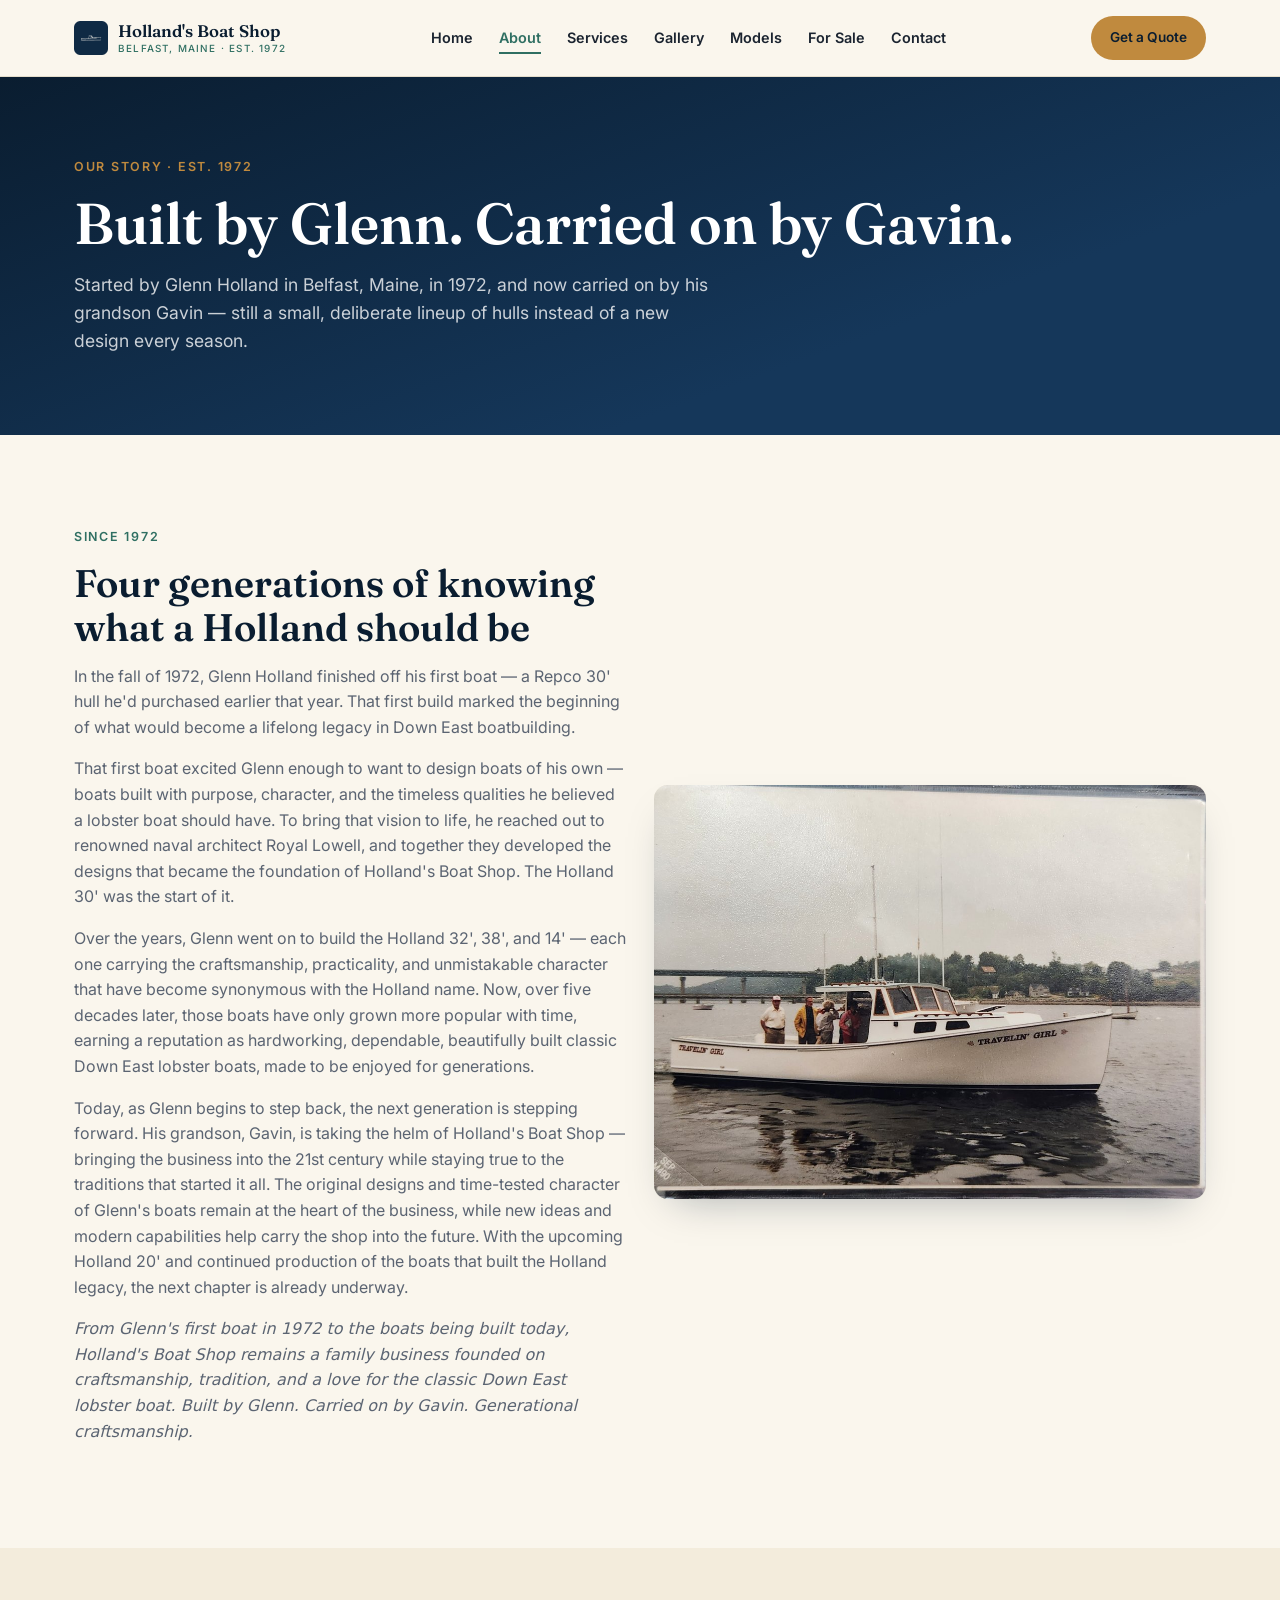
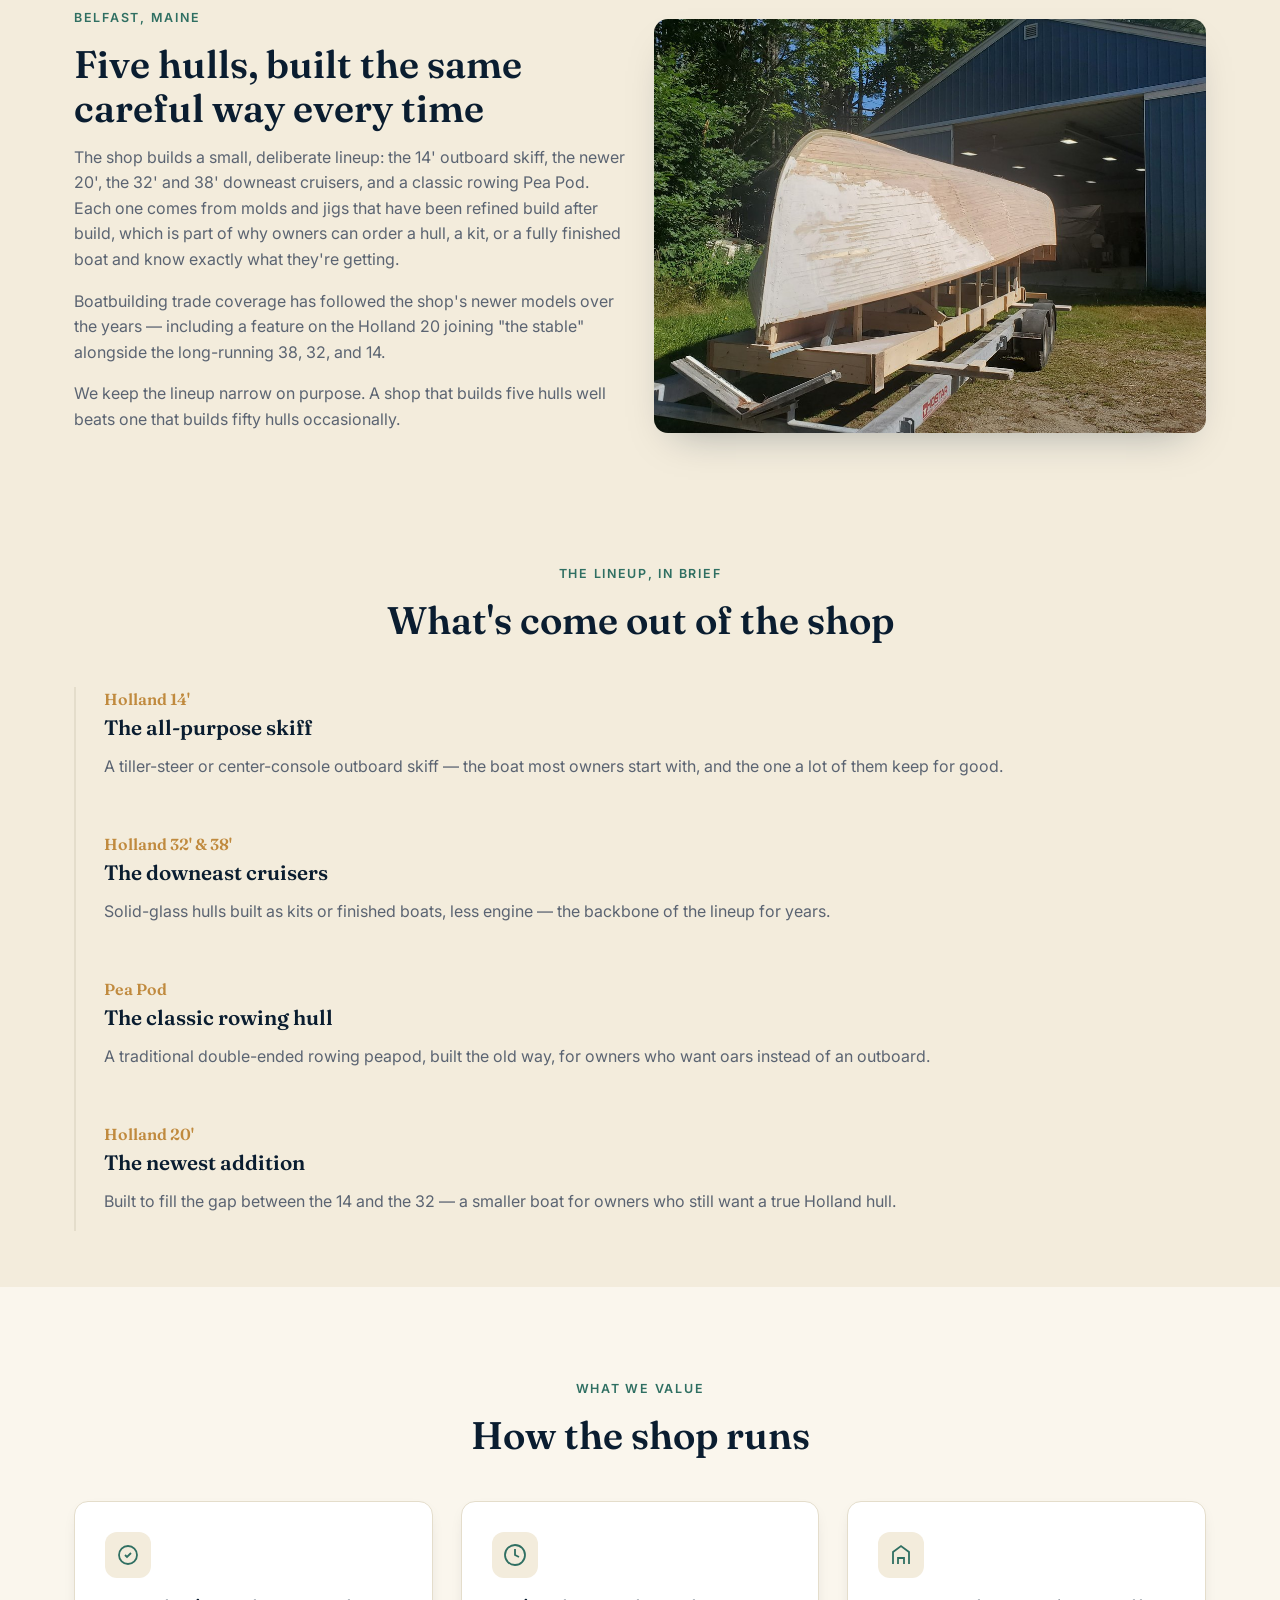
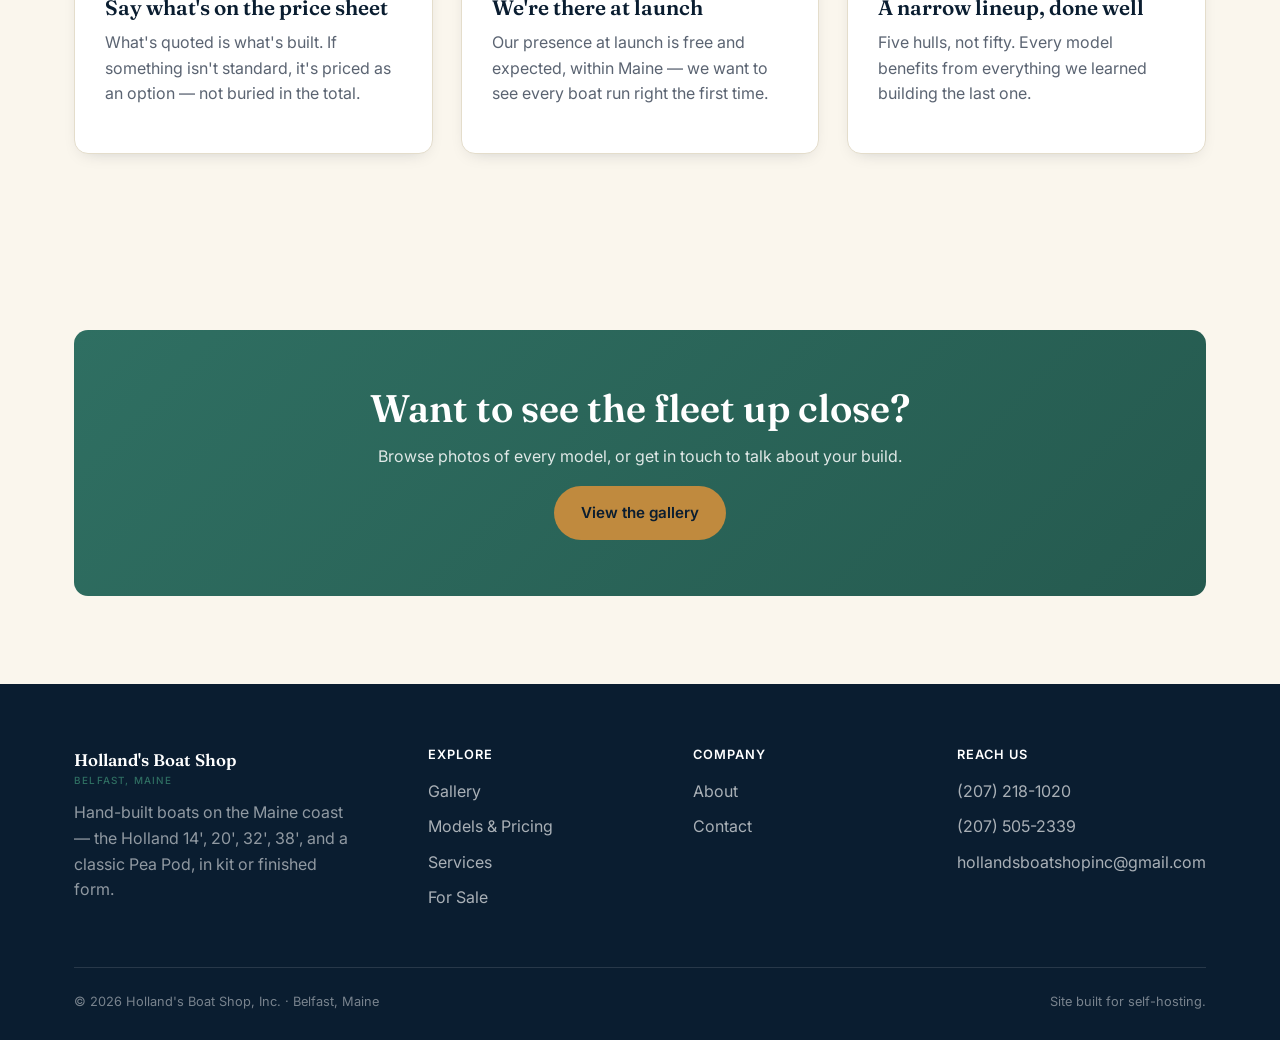
==== commit ff010be4: "updated about us page" ====
--- a/about.html
+++ b/about.html
@@ -4,7 +4,7 @@
 <meta charset="UTF-8">
 <meta name="viewport" content="width=device-width, initial-scale=1.0">
 <title>About | Holland's Boat Shop, Belfast, Maine</title>
-<meta name="description" content="Holland's Boat Shop is a small boatbuilding shop in Belfast, Maine, run by Glenn Holland, building the Holland 14', 20', 32', 38' and a classic Pea Pod.">
+<meta name="description" content="Holland's Boat Shop, est. 1972 in Belfast, Maine — started by Glenn Holland, carried on today by his grandson Gavin, building the Holland 14', 20', 32', 38' and a classic Pea Pod.">
 <link rel="icon" type="image/png" href="assets/favicon.png">
 <link rel="stylesheet" href="css/styles.css">
 </head>
@@ -14,7 +14,7 @@
   <nav class="nav">
     <a href="index.html" class="brand">
       <img src="assets/favicon.png" alt="Holland's Boat Shop mark">
-      <span class="brand-text">Holland's Boat Shop<small>Belfast, Maine</small></span>
+      <span class="brand-text">Holland's Boat Shop<small>Belfast, Maine &middot; Est. 1972</small></span>
     </a>
     <ul class="nav-links">
       <li><a href="index.html">Home</a></li>
@@ -31,13 +31,14 @@
       <svg viewBox="0 0 24 24" fill="none" stroke="currentColor" stroke-width="2" stroke-linecap="round"><line x1="3" y1="6" x2="21" y2="6"/><line x1="3" y1="12" x2="21" y2="12"/><line x1="3" y1="18" x2="21" y2="18"/></svg>
     </button>
   </nav>
+  <div class="nav-overlay" data-nav-overlay></div>
 </header>
 
 <section class="page-hero">
   <div class="container">
-    <span class="eyebrow">Our Story</span>
-    <h1 style="color:#fff">A small shop, a small lineup, a lot of hours in the mold.</h1>
-    <p class="lede">Holland's Boat Shop is run by Glenn Holland out of Belfast, Maine, building a tight family of hulls instead of chasing a new design every season.</p>
+    <span class="eyebrow">Our Story &middot; Est. 1972</span>
+    <h1 style="color:#fff">Built by Glenn. Carried on by Gavin.</h1>
+    <p class="lede">Started by Glenn Holland in Belfast, Maine, in 1972, and now carried on by his grandson Gavin &mdash; still a small, deliberate lineup of hulls instead of a new design every season.</p>
   </div>
 </section>
 
@@ -45,14 +46,33 @@
   <div class="container">
     <div class="grid-2" style="align-items:center;">
       <div>
+        <span class="eyebrow">Since 1972</span>
+        <h2>Four generations of knowing what a Holland should be</h2>
+        <p>In the fall of 1972, Glenn Holland finished off his first boat &mdash; a Repco 30' hull he'd purchased earlier that year. That first build marked the beginning of what would become a lifelong legacy in Down East boatbuilding.</p>
+        <p>That first boat excited Glenn enough to want to design boats of his own &mdash; boats built with purpose, character, and the timeless qualities he believed a lobster boat should have. To bring that vision to life, he reached out to renowned naval architect Royal Lowell, and together they developed the designs that became the foundation of Holland's Boat Shop. The Holland 30' was the start of it.</p>
+        <p>Over the years, Glenn went on to build the Holland 32', 38', and 14' &mdash; each one carrying the craftsmanship, practicality, and unmistakable character that have become synonymous with the Holland name. Now, over five decades later, those boats have only grown more popular with time, earning a reputation as hardworking, dependable, beautifully built classic Down East lobster boats, made to be enjoyed for generations.</p>
+        <p>Today, as Glenn begins to step back, the next generation is stepping forward. His grandson, Gavin, is taking the helm of Holland's Boat Shop &mdash; bringing the business into the 21st century while staying true to the traditions that started it all. The original designs and time-tested character of Glenn's boats remain at the heart of the business, while new ideas and modern capabilities help carry the shop into the future. With the upcoming Holland 20' and continued production of the boats that built the Holland legacy, the next chapter is already underway.</p>
+        <p style="font-style:italic;">From Glenn's first boat in 1972 to the boats being built today, Holland's Boat Shop remains a family business founded on craftsmanship, tradition, and a love for the classic Down East lobster boat. Built by Glenn. Carried on by Gavin. Generational craftsmanship.</p>
+      </div>
+      <div class="art-frame" style="border-radius:var(--radius); box-shadow:var(--shadow);">
+        <img src="assets/models/holland-38.jpg" alt="A finished Holland boat underway off the Maine coast" loading="lazy">
+      </div>
+    </div>
+  </div>
+</section>
+
+<section class="section-tight" style="background:var(--cream-200)">
+  <div class="container">
+    <div class="grid-2" style="align-items:center;">
+      <div class="art-frame" style="border-radius:var(--radius); box-shadow:var(--shadow); order:2;">
+        <img src="assets/models/holland-20.jpg" alt="A Holland 20 hull under construction at the Belfast shop" loading="lazy">
+      </div>
+      <div style="order:1;">
         <span class="eyebrow">Belfast, Maine</span>
         <h2>Five hulls, built the same careful way every time</h2>
         <p>The shop builds a small, deliberate lineup: the 14' outboard skiff, the newer 20', the 32' and 38' downeast cruisers, and a classic rowing Pea Pod. Each one comes from molds and jigs that have been refined build after build, which is part of why owners can order a hull, a kit, or a fully finished boat and know exactly what they're getting.</p>
         <p>Boatbuilding trade coverage has followed the shop's newer models over the years — including a feature on the Holland 20 joining "the stable" alongside the long-running 38, 32, and 14.</p>
         <p>We keep the lineup narrow on purpose. A shop that builds five hulls well beats one that builds fifty hulls occasionally.</p>
-      </div>
-      <div class="art-frame" style="border-radius:var(--radius); box-shadow:var(--shadow);">
-        <img src="assets/models/holland-20.jpg" alt="A Holland 20 hull under construction at the Belfast shop" loading="lazy">
       </div>
     </div>
   </div>
--- a/css/styles.css
+++ b/css/styles.css
@@ -24,6 +24,7 @@
   --shadow:0 18px 40px -20px rgba(10,29,48,0.35);
   --shadow-sm:0 6px 18px -10px rgba(10,29,48,0.25);
   --maxw:1180px;
+  --header-h:68px;
 }
 
 *,*::before,*::after{ box-sizing:border-box; }
@@ -127,30 +128,62 @@
   display:none; background:none; border:none; cursor:pointer; padding:6px;
 }
 .nav-toggle svg{ width:26px; height:26px; color:var(--navy-900); }
+.nav-toggle svg line{ transition:transform .2s ease, opacity .2s ease; transform-origin:12px 12px; }
+.nav-toggle.is-open svg line:nth-child(1){ transform:translateY(6px) rotate(45deg); }
+.nav-toggle.is-open svg line:nth-child(2){ opacity:0; }
+.nav-toggle.is-open svg line:nth-child(3){ transform:translateY(-6px) rotate(-45deg); }
 
 @media (max-width:1040px){
+  .nav-overlay{
+    position:fixed;
+    top:var(--header-h); left:0; right:0; bottom:0;
+    background:rgba(10,29,48,0.38);
+    backdrop-filter:blur(3px);
+    opacity:0; visibility:hidden;
+    transition:opacity .25s ease, visibility .25s ease;
+    z-index:140;
+  }
+  .nav-overlay.is-open{ opacity:1; visibility:visible; }
+
   .nav-links{
-    display:none;
-    position:absolute; top:100%; left:0; right:0;
-    background:var(--cream);
-    border-bottom:1px solid var(--line);
-    flex-direction:column; align-items:stretch; gap:0;
-    padding:8px 24px 20px;
-    max-height:calc(100vh - 68px);
+    display:flex;
+    position:fixed;
+    top:calc(var(--header-h) + 10px);
+    left:16px; right:16px;
+    flex-direction:column; align-items:stretch; gap:6px;
+    background:rgba(250,246,237,0.88);
+    backdrop-filter:blur(18px);
+    border:1px solid rgba(255,255,255,0.55);
+    border-radius:20px;
+    padding:12px;
+    max-height:calc(100vh - var(--header-h) - 26px);
     overflow-y:auto;
-    box-shadow:var(--shadow-sm);
+    box-shadow:0 30px 60px -18px rgba(10,29,48,0.5);
+    z-index:150;
+    opacity:0; visibility:hidden;
+    transform:translateY(-10px) scale(0.97);
+    pointer-events:none;
+    transition:opacity .22s ease, transform .22s ease, visibility .22s ease;
   }
-  .nav-links.is-open{ display:flex; }
+  .nav-links.is-open{
+    opacity:1; visibility:visible;
+    transform:translateY(0) scale(1);
+    pointer-events:auto;
+  }
   .nav-links a{
-    padding:18px 2px; font-size:1.15rem;
-    border-bottom:1px solid var(--line);
+    display:block;
+    padding:16px 18px; font-size:1.1rem;
+    border-bottom:none;
+    border-radius:12px;
     width:100%;
   }
-  .nav-links a:last-of-type{ border-bottom:none; }
-  .nav-mobile-cta{ display:block; padding-top:22px; }
+  .nav-links a:hover, .nav-links a:active{ background:rgba(47,111,98,0.1); }
+  .nav-links a.active{ background:rgba(47,111,98,0.14); color:var(--teal); border-color:transparent; }
+  .nav-mobile-cta{ display:block; padding:10px 6px 2px; }
   .nav-mobile-cta .btn{ width:100%; }
   .nav-cta .btn{ display:none; }
-  .nav-toggle{ display:block; }
+  .nav-toggle{ display:block; position:relative; z-index:160; }
+  body.nav-locked{ overflow:hidden; }
 }
 
 /* ===== Hero ===== */
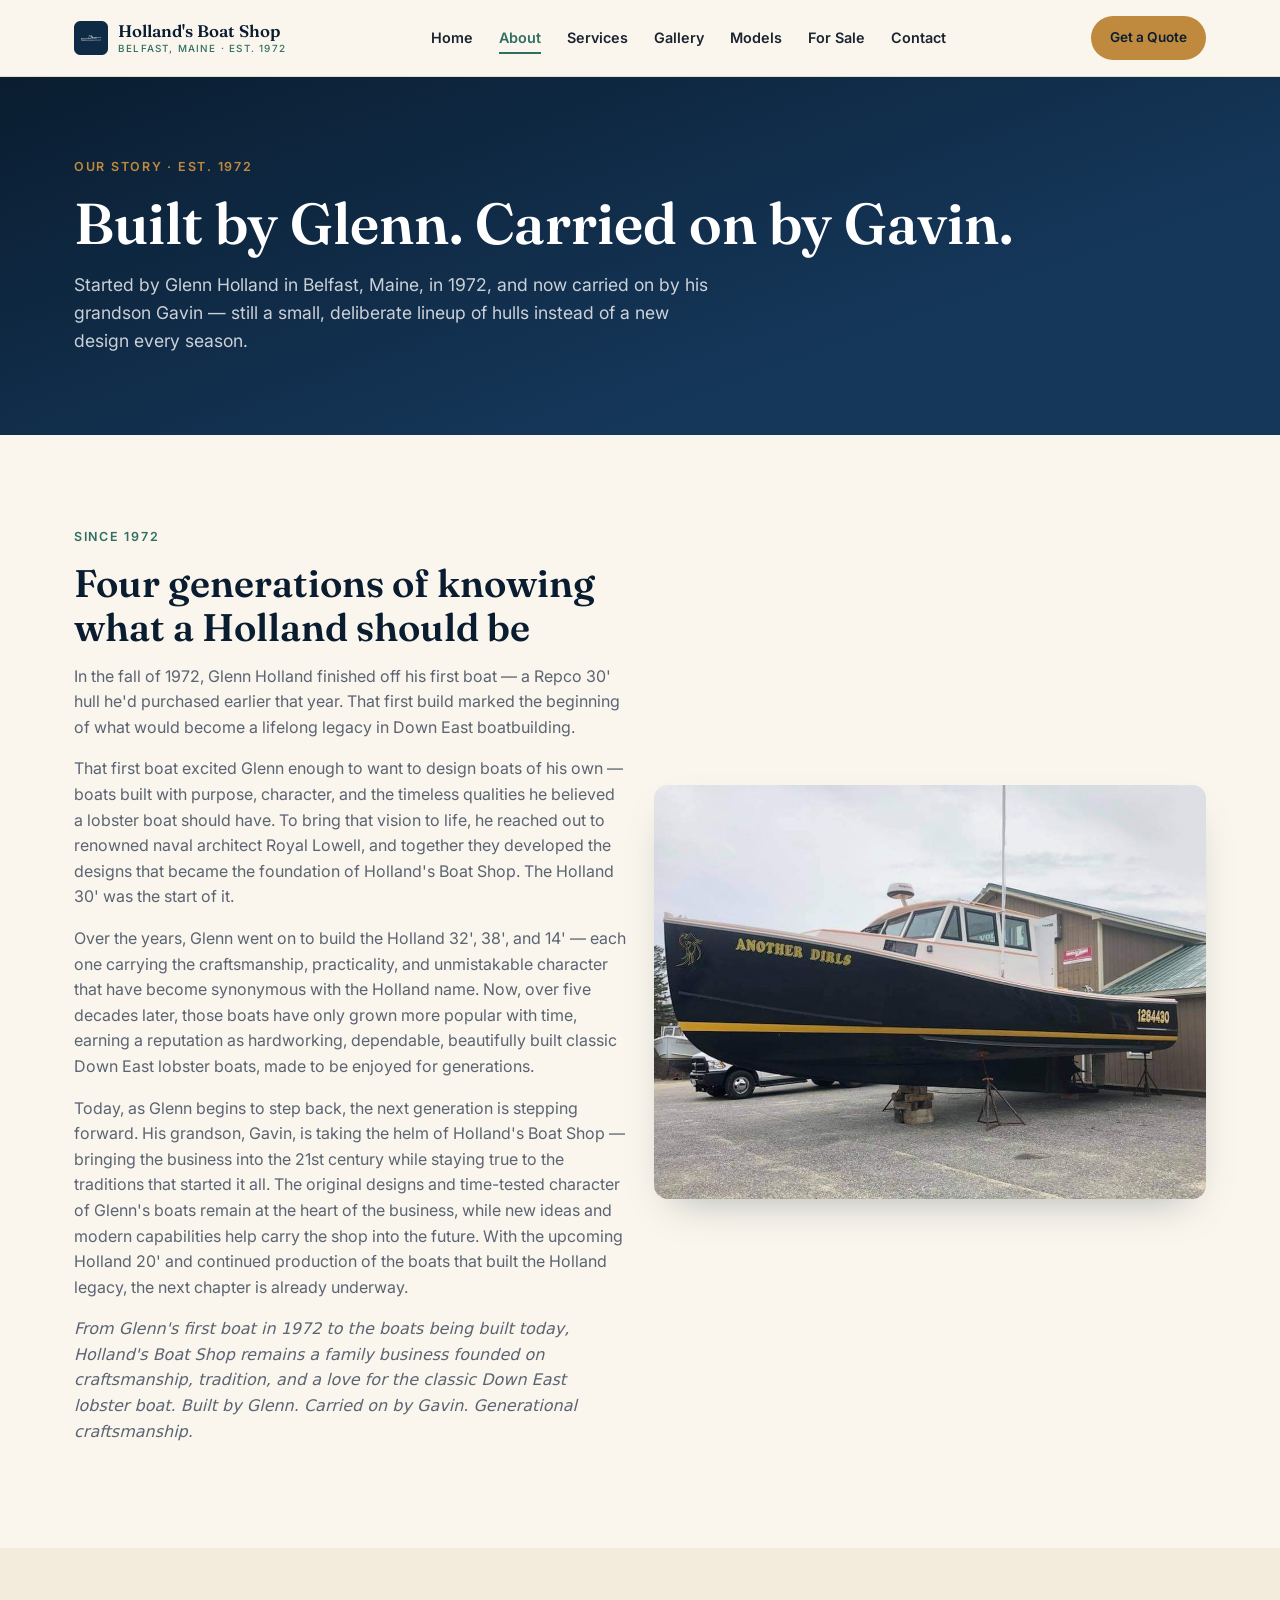
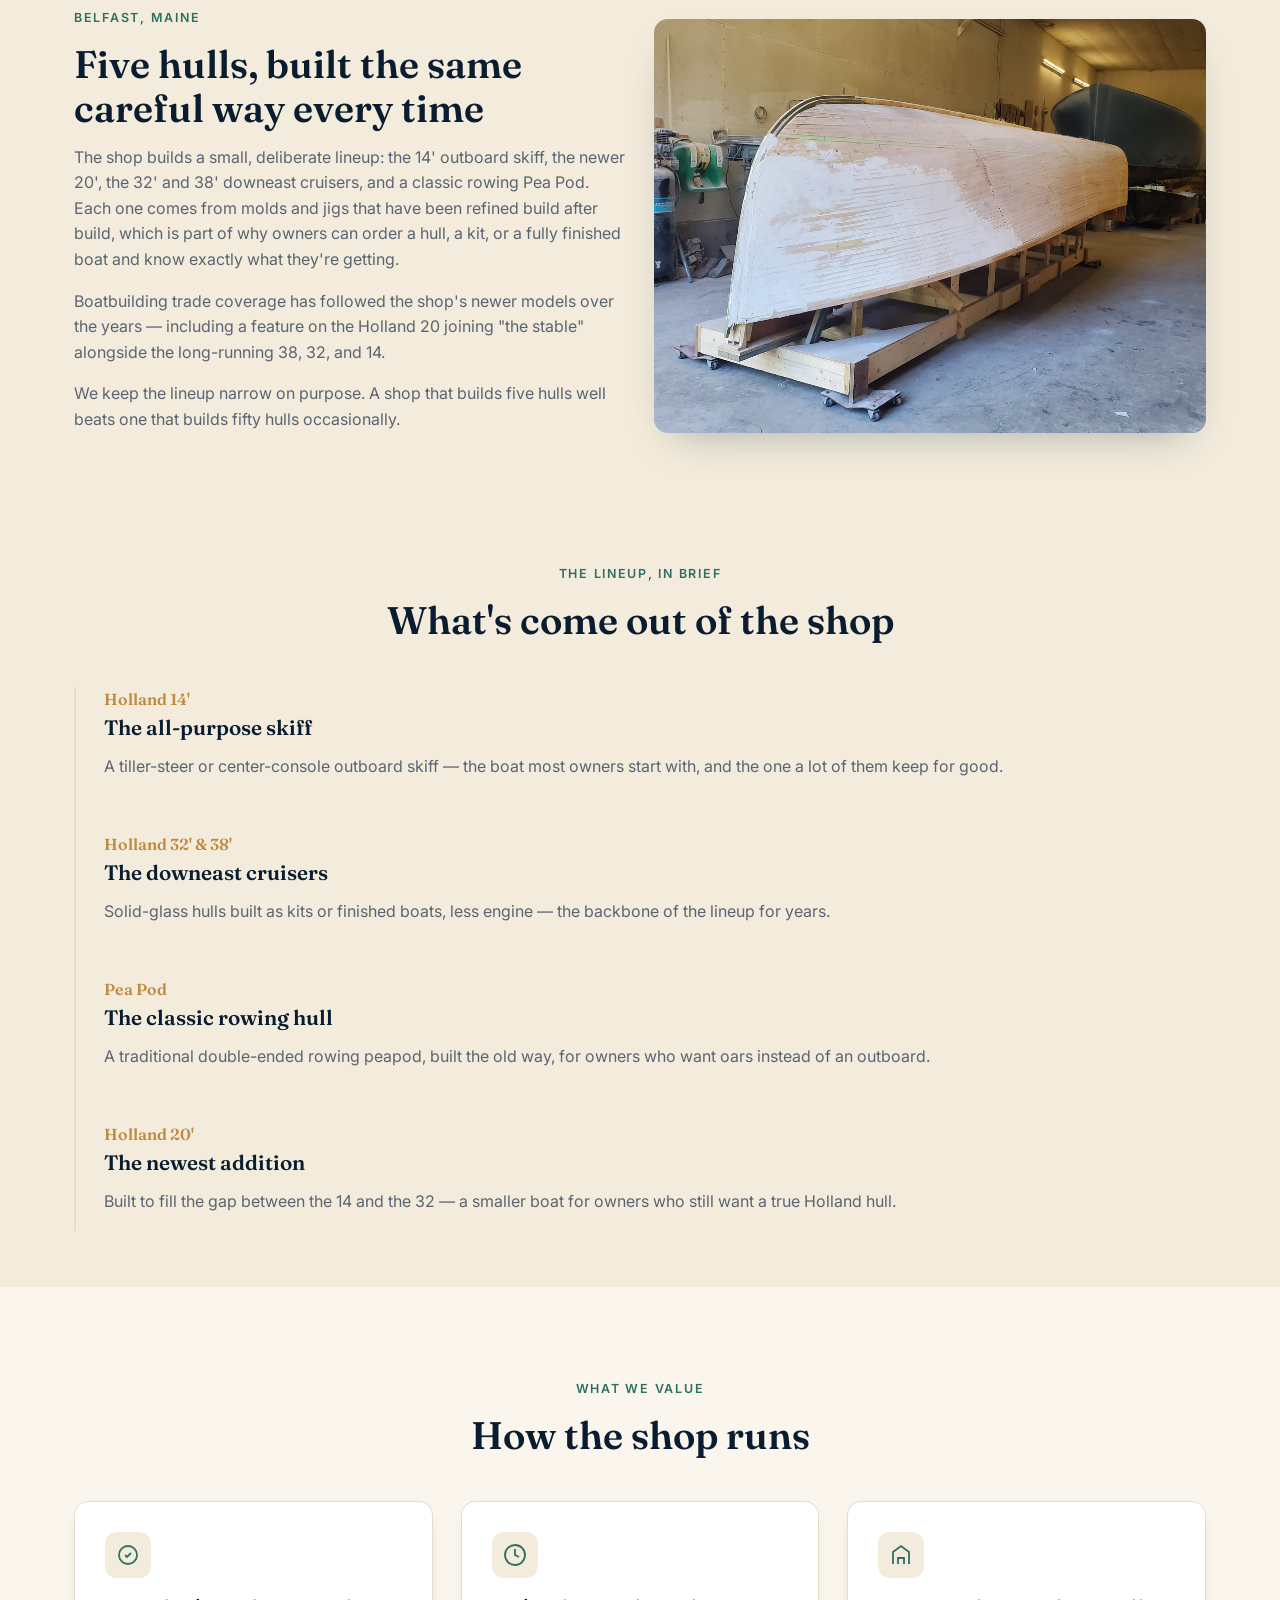
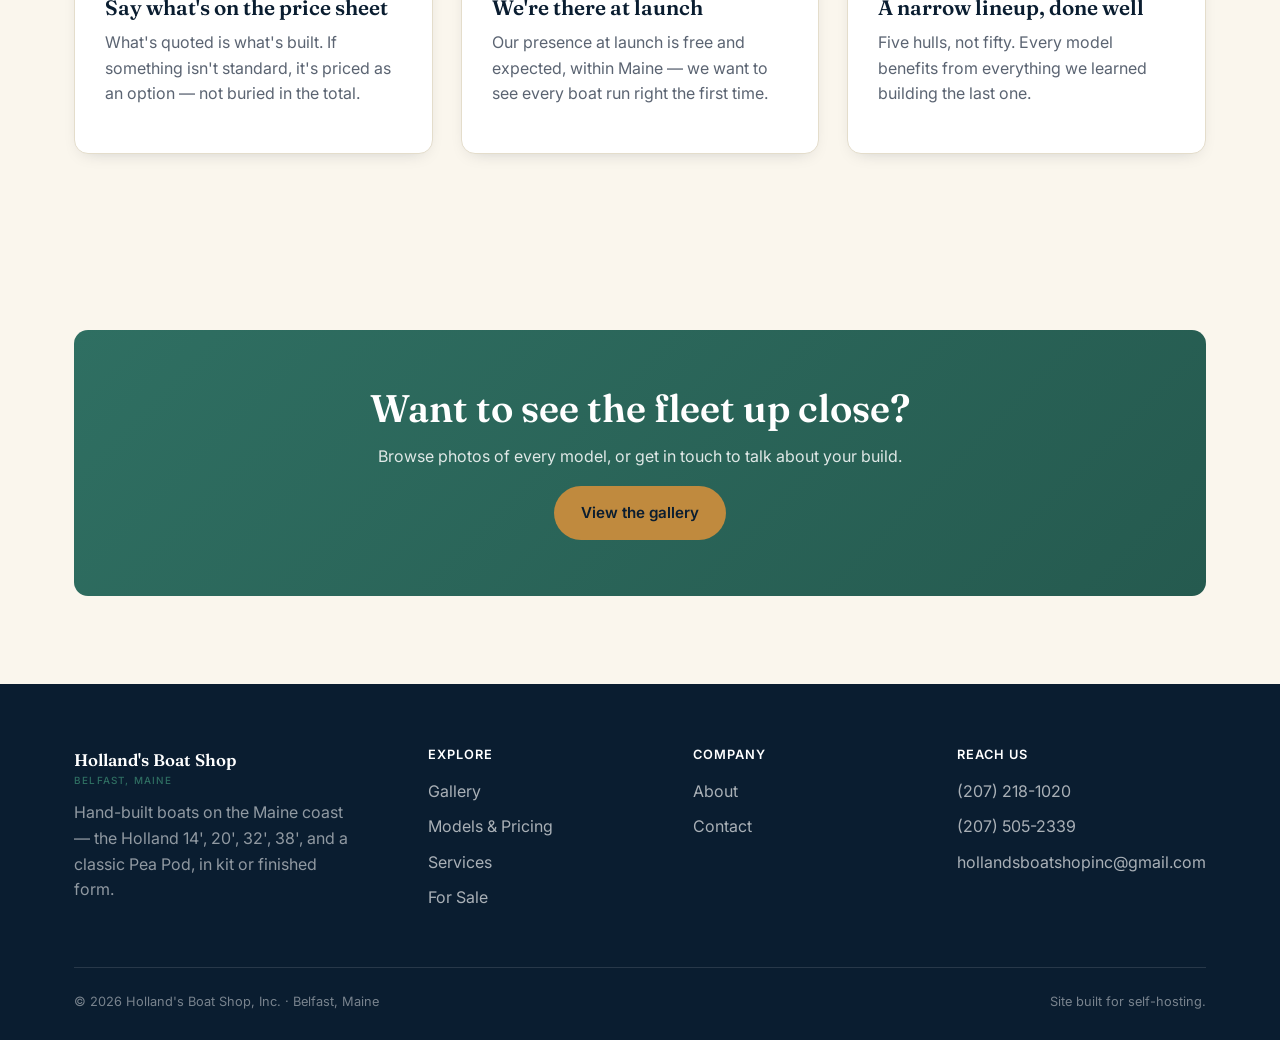
==== commit 15b5cfef: "updated headline photos in gallery" ====
--- a/about.html
+++ b/about.html
@@ -55,7 +55,7 @@
         <p style="font-style:italic;">From Glenn's first boat in 1972 to the boats being built today, Holland's Boat Shop remains a family business founded on craftsmanship, tradition, and a love for the classic Down East lobster boat. Built by Glenn. Carried on by Gavin. Generational craftsmanship.</p>
       </div>
       <div class="art-frame" style="border-radius:var(--radius); box-shadow:var(--shadow);">
-        <img src="assets/models/holland-38.jpg" alt="A finished Holland boat underway off the Maine coast" loading="lazy">
+        <img src="assets/models/holland-38.jpg" alt="A finished Holland 38' boat, Another Dirls, ready for launch" loading="lazy">
       </div>
     </div>
   </div>
--- a/css/styles.css
+++ b/css/styles.css
@@ -296,7 +296,7 @@
 .model-expand-main-image{
   aspect-ratio:4/3; width:100%; border-radius:10px; overflow:hidden; background:rgba(255,255,255,0.06);
 }
-.model-expand-main-image img{ width:100%; height:100%; object-fit:cover; }
+.model-expand-main-image img{ width:100%; height:100%; object-fit:cover; cursor:zoom-in; }
 .model-expand-thumbs{ display:flex; gap:10px; margin-top:12px; flex-wrap:wrap; }
 .model-expand-thumbs:has(button:only-child){ display:none; }
 .model-expand-thumbs button{
@@ -310,6 +310,63 @@
 .model-expand .tag{ background:rgba(255,255,255,0.12); color:var(--brass); }
 .model-expand p{ color:rgba(255,255,255,0.75); }
 .model-expand h3{ color:#fff; }
+
+/* ===== Full-screen photo lightbox ===== */
+.lightbox{
+  position:fixed; inset:0; z-index:300;
+  background:rgba(5,10,16,0.95);
+  display:flex; align-items:center; justify-content:center;
+  opacity:0; visibility:hidden;
+  transition:opacity .25s ease, visibility .25s ease;
+  touch-action:none;
+}
+.lightbox.is-open{ opacity:1; visibility:visible; }
+.lightbox[hidden]{ display:none; }
+.lightbox-stage{
+  width:100%; height:100%;
+  display:flex; align-items:center; justify-content:center;
+  padding:70px 70px;
+}
+.lightbox-stage img{
+  max-width:100%; max-height:100%;
+  width:auto; height:auto;
+  object-fit:contain;
+  border-radius:8px;
+  box-shadow:0 30px 70px -20px rgba(0,0,0,0.6);
+  user-select:none; -webkit-user-drag:none;
+}
+.lightbox-close{
+  position:absolute; top:18px; right:18px; z-index:310;
+  width:44px; height:44px; border-radius:50%;
+  display:flex; align-items:center; justify-content:center;
+  background:rgba(255,255,255,0.1); border:1px solid rgba(255,255,255,0.25);
+  color:#fff; font-size:1.6rem; line-height:1; cursor:pointer;
+  transition:background .15s ease;
+}
+.lightbox-close:hover{ background:rgba(255,255,255,0.2); }
+.lightbox-nav{
+  position:absolute; top:50%; transform:translateY(-50%); z-index:310;
+  width:52px; height:52px; border-radius:50%;
+  display:flex; align-items:center; justify-content:center;
+  background:rgba(255,255,255,0.1); border:1px solid rgba(255,255,255,0.25);
+  color:#fff; font-size:1.8rem; line-height:1; cursor:pointer;
+  transition:background .15s ease;
+}
+.lightbox-nav:hover{ background:rgba(255,255,255,0.2); }
+.lightbox-prev{ left:14px; }
+.lightbox-next{ right:14px; }
+.lightbox-counter{
+  position:absolute; bottom:18px; left:0; right:0; text-align:center;
+  color:rgba(255,255,255,0.75); font-family:'Inter',sans-serif; font-size:0.82rem;
+  letter-spacing:0.04em;
+}
+@media (max-width:620px){
+  .lightbox-stage{ padding:60px 18px; }
+  .lightbox-nav{ width:44px; height:44px; font-size:1.5rem; }
+  .lightbox-prev{ left:6px; }
+  .lightbox-next{ right:6px; }
+  .lightbox-close{ top:12px; right:12px; }
+}
 
 /* ===== Testimonials ===== */
 .testimonial{
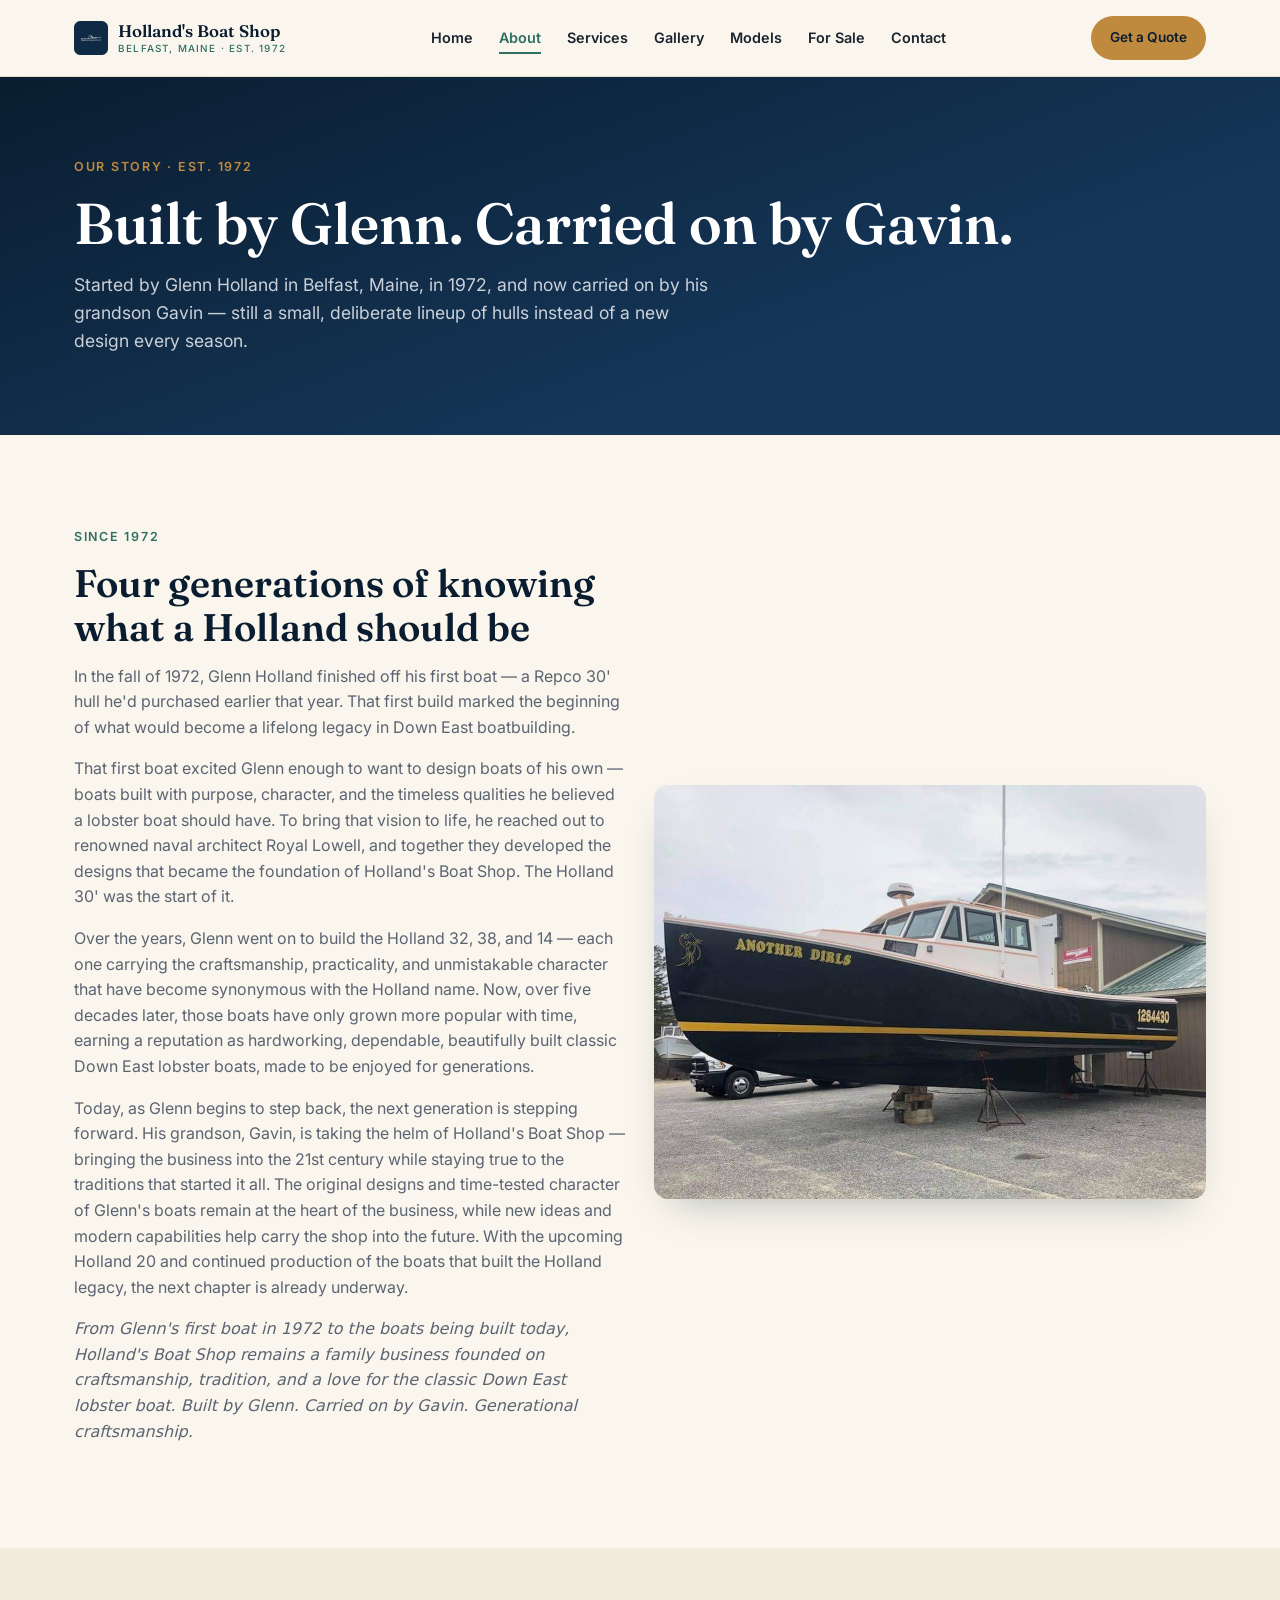
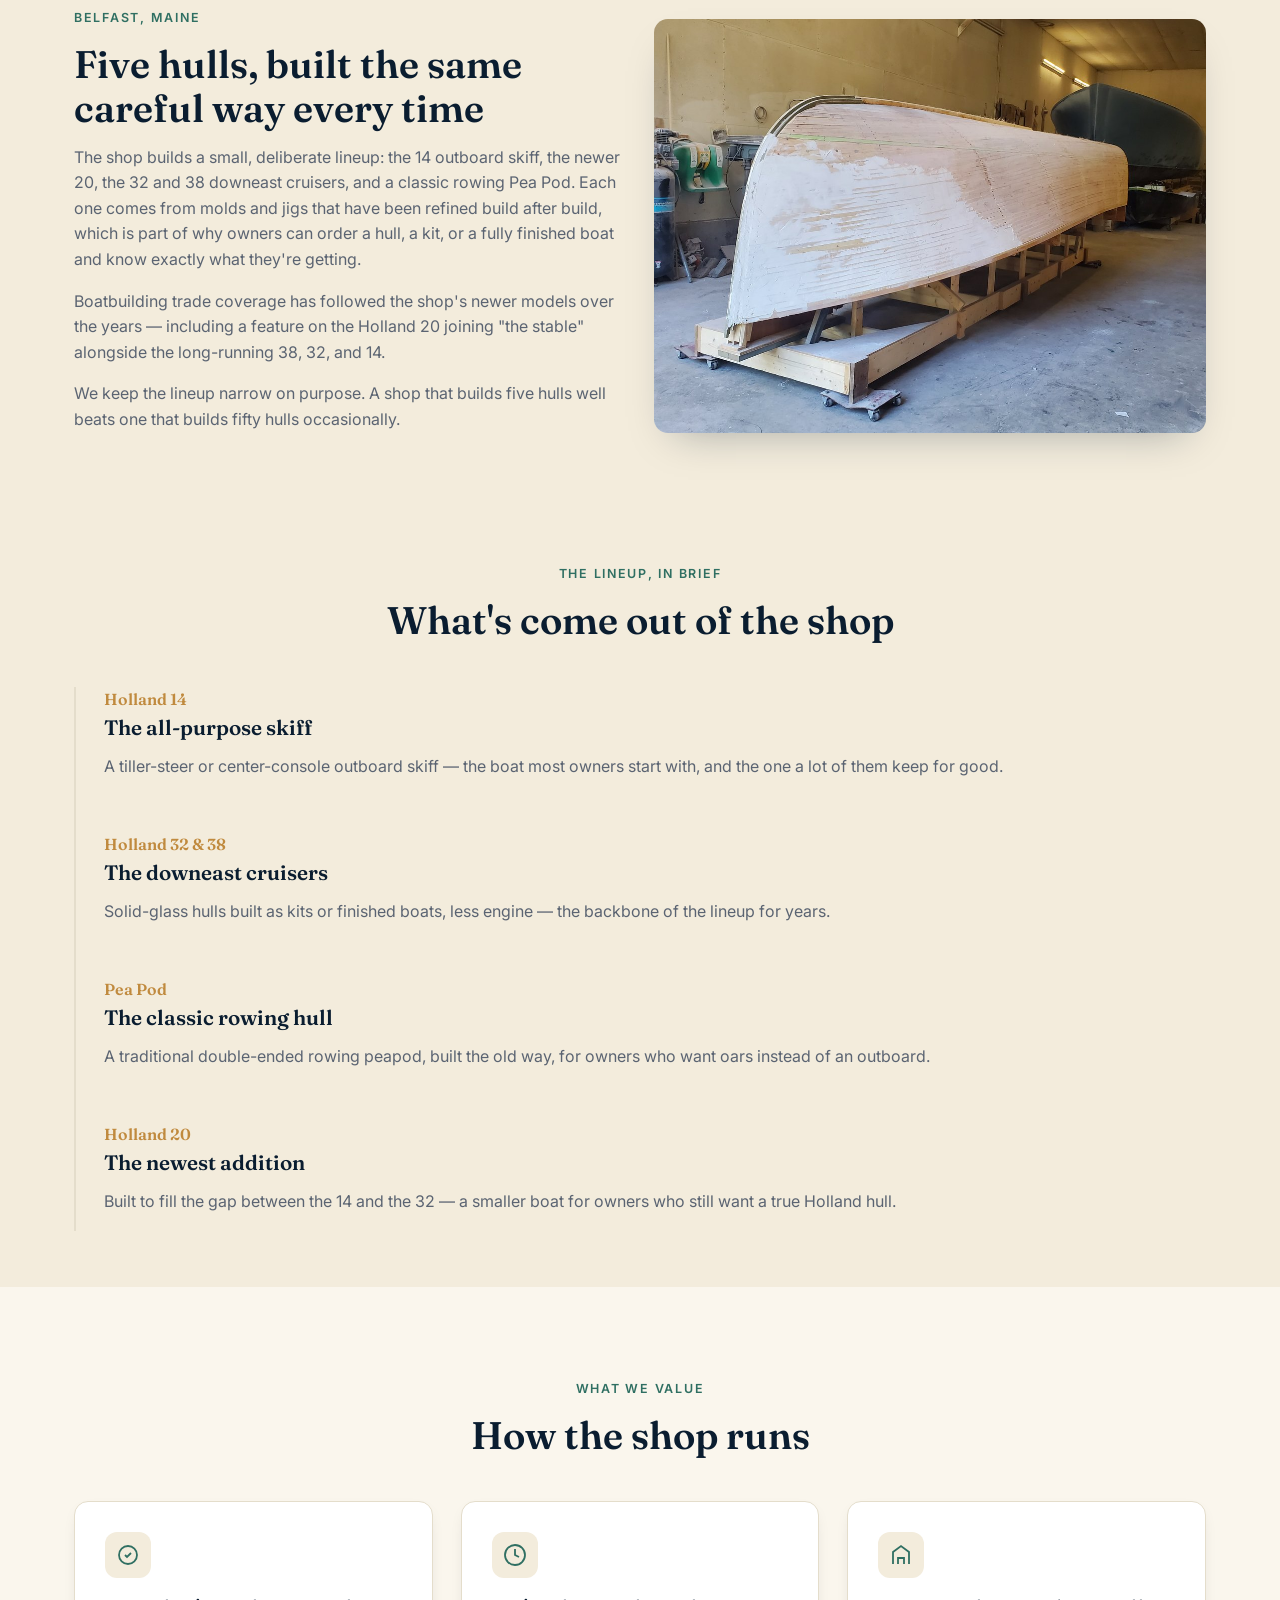
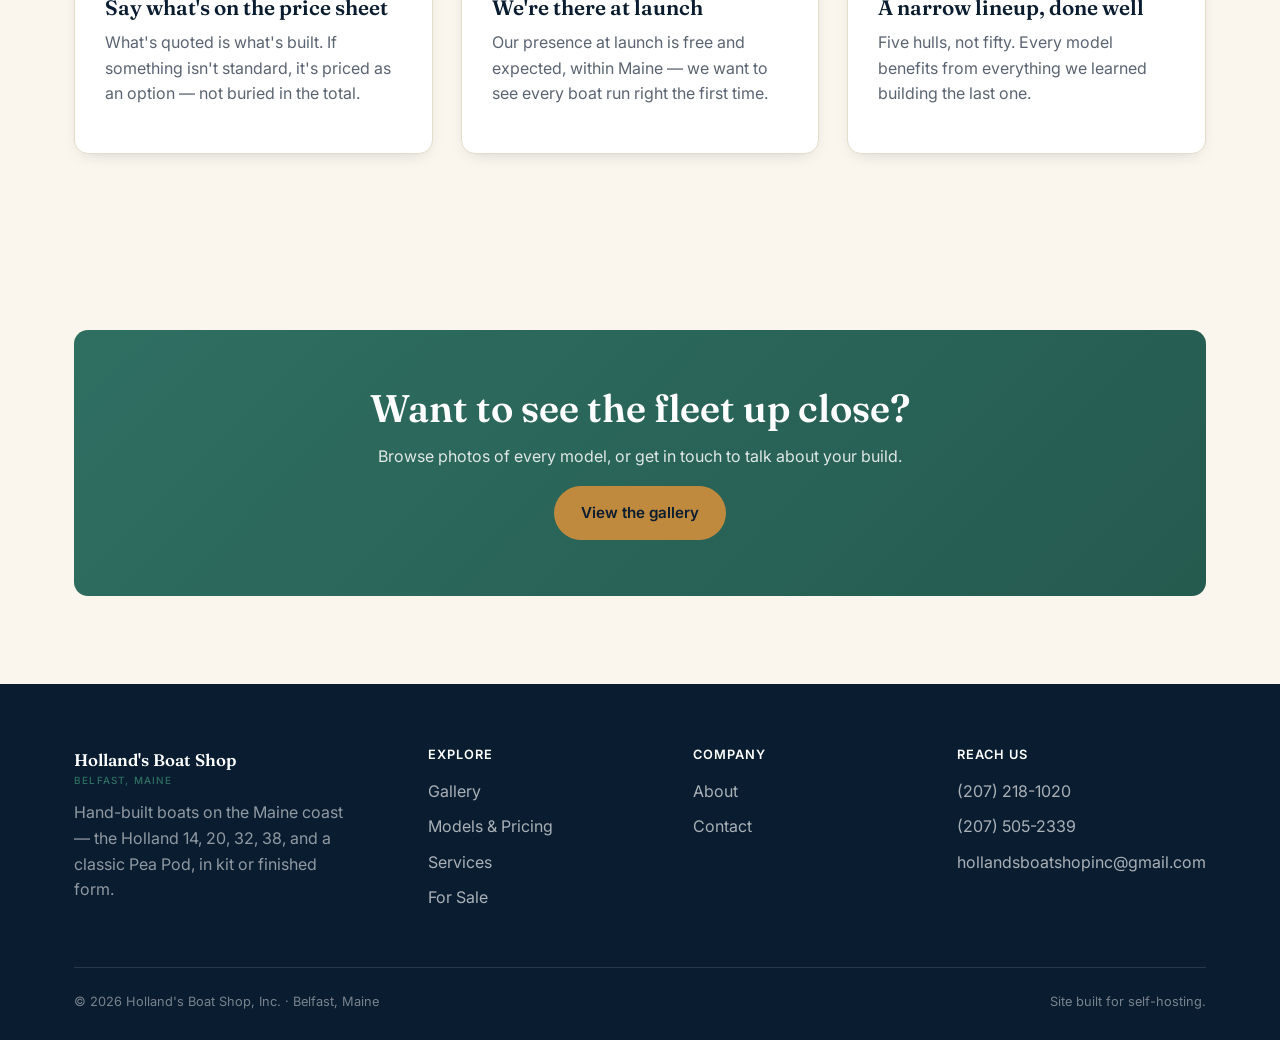
==== commit 7251af3a: "adjusted model headlines" ====
--- a/about.html
+++ b/about.html
@@ -4,7 +4,7 @@
 <meta charset="UTF-8">
 <meta name="viewport" content="width=device-width, initial-scale=1.0">
 <title>About | Holland's Boat Shop, Belfast, Maine</title>
-<meta name="description" content="Holland's Boat Shop, est. 1972 in Belfast, Maine — started by Glenn Holland, carried on today by his grandson Gavin, building the Holland 14', 20', 32', 38' and a classic Pea Pod.">
+<meta name="description" content="Holland's Boat Shop, est. 1972 in Belfast, Maine — started by Glenn Holland, carried on today by his grandson Gavin, building the Holland 14, 20, 32, 38 and a classic Pea Pod.">
 <link rel="icon" type="image/png" href="assets/favicon.png">
 <link rel="stylesheet" href="css/styles.css">
 </head>
@@ -50,12 +50,12 @@
         <h2>Four generations of knowing what a Holland should be</h2>
         <p>In the fall of 1972, Glenn Holland finished off his first boat &mdash; a Repco 30' hull he'd purchased earlier that year. That first build marked the beginning of what would become a lifelong legacy in Down East boatbuilding.</p>
         <p>That first boat excited Glenn enough to want to design boats of his own &mdash; boats built with purpose, character, and the timeless qualities he believed a lobster boat should have. To bring that vision to life, he reached out to renowned naval architect Royal Lowell, and together they developed the designs that became the foundation of Holland's Boat Shop. The Holland 30' was the start of it.</p>
-        <p>Over the years, Glenn went on to build the Holland 32', 38', and 14' &mdash; each one carrying the craftsmanship, practicality, and unmistakable character that have become synonymous with the Holland name. Now, over five decades later, those boats have only grown more popular with time, earning a reputation as hardworking, dependable, beautifully built classic Down East lobster boats, made to be enjoyed for generations.</p>
-        <p>Today, as Glenn begins to step back, the next generation is stepping forward. His grandson, Gavin, is taking the helm of Holland's Boat Shop &mdash; bringing the business into the 21st century while staying true to the traditions that started it all. The original designs and time-tested character of Glenn's boats remain at the heart of the business, while new ideas and modern capabilities help carry the shop into the future. With the upcoming Holland 20' and continued production of the boats that built the Holland legacy, the next chapter is already underway.</p>
+        <p>Over the years, Glenn went on to build the Holland 32, 38, and 14 &mdash; each one carrying the craftsmanship, practicality, and unmistakable character that have become synonymous with the Holland name. Now, over five decades later, those boats have only grown more popular with time, earning a reputation as hardworking, dependable, beautifully built classic Down East lobster boats, made to be enjoyed for generations.</p>
+        <p>Today, as Glenn begins to step back, the next generation is stepping forward. His grandson, Gavin, is taking the helm of Holland's Boat Shop &mdash; bringing the business into the 21st century while staying true to the traditions that started it all. The original designs and time-tested character of Glenn's boats remain at the heart of the business, while new ideas and modern capabilities help carry the shop into the future. With the upcoming Holland 20 and continued production of the boats that built the Holland legacy, the next chapter is already underway.</p>
         <p style="font-style:italic;">From Glenn's first boat in 1972 to the boats being built today, Holland's Boat Shop remains a family business founded on craftsmanship, tradition, and a love for the classic Down East lobster boat. Built by Glenn. Carried on by Gavin. Generational craftsmanship.</p>
       </div>
       <div class="art-frame" style="border-radius:var(--radius); box-shadow:var(--shadow);">
-        <img src="assets/models/holland-38.jpg" alt="A finished Holland 38' boat, Another Dirls, ready for launch" loading="lazy">
+        <img src="assets/models/holland-38.jpg" alt="A finished Holland 38 boat, Another Dirls, ready for launch" loading="lazy">
       </div>
     </div>
   </div>
@@ -70,7 +70,7 @@
       <div style="order:1;">
         <span class="eyebrow">Belfast, Maine</span>
         <h2>Five hulls, built the same careful way every time</h2>
-        <p>The shop builds a small, deliberate lineup: the 14' outboard skiff, the newer 20', the 32' and 38' downeast cruisers, and a classic rowing Pea Pod. Each one comes from molds and jigs that have been refined build after build, which is part of why owners can order a hull, a kit, or a fully finished boat and know exactly what they're getting.</p>
+        <p>The shop builds a small, deliberate lineup: the 14 outboard skiff, the newer 20, the 32 and 38 downeast cruisers, and a classic rowing Pea Pod. Each one comes from molds and jigs that have been refined build after build, which is part of why owners can order a hull, a kit, or a fully finished boat and know exactly what they're getting.</p>
         <p>Boatbuilding trade coverage has followed the shop's newer models over the years — including a feature on the Holland 20 joining "the stable" alongside the long-running 38, 32, and 14.</p>
         <p>We keep the lineup narrow on purpose. A shop that builds five hulls well beats one that builds fifty hulls occasionally.</p>
       </div>
@@ -86,12 +86,12 @@
     </div>
     <div class="timeline">
       <div class="timeline-item">
-        <span class="year">Holland 14'</span>
+        <span class="year">Holland 14</span>
         <h3>The all-purpose skiff</h3>
         <p>A tiller-steer or center-console outboard skiff — the boat most owners start with, and the one a lot of them keep for good.</p>
       </div>
       <div class="timeline-item">
-        <span class="year">Holland 32' &amp; 38'</span>
+        <span class="year">Holland 32 &amp; 38</span>
         <h3>The downeast cruisers</h3>
         <p>Solid-glass hulls built as kits or finished boats, less engine — the backbone of the lineup for years.</p>
       </div>
@@ -101,7 +101,7 @@
         <p>A traditional double-ended rowing peapod, built the old way, for owners who want oars instead of an outboard.</p>
       </div>
       <div class="timeline-item">
-        <span class="year">Holland 20'</span>
+        <span class="year">Holland 20</span>
         <h3>The newest addition</h3>
         <p>Built to fill the gap between the 14 and the 32 — a smaller boat for owners who still want a true Holland hull.</p>
       </div>
@@ -156,7 +156,7 @@
     <div class="footer-grid">
       <div class="footer-brand">
         <span class="brand-text" style="color:#fff">Holland's Boat Shop<small>Belfast, Maine</small></span>
-        <p>Hand-built boats on the Maine coast — the Holland 14', 20', 32', 38', and a classic Pea Pod, in kit or finished form.</p>
+        <p>Hand-built boats on the Maine coast — the Holland 14, 20, 32, 38, and a classic Pea Pod, in kit or finished form.</p>
       </div>
       <div class="footer-col">
         <h4>Explore</h4>
--- a/css/styles.css
+++ b/css/styles.css
@@ -51,6 +51,14 @@
 h1{ font-size:clamp(2.2rem, 4.5vw, 3.6rem); font-weight:600; }
 h2{ font-size:clamp(1.7rem, 3vw, 2.5rem); }
 h3{ font-size:1.3rem; }
+
+/* Model names (boat designations like "Holland 32'") get their own distinct treatment */
+.model-title{
+  font-family:'Times New Roman', Times, 'Liberation Serif', serif;
+  font-weight:700;
+  font-style:italic;
+  text-transform:uppercase;
+}
 p{ margin:0 0 16px; color:var(--ink-500); }
 .container{ max-width:var(--maxw); margin:0 auto; padding:0 24px; }
 section{ padding:88px 0; }
@@ -249,6 +257,16 @@
 .model-card{
   background:#fff; border:1px solid var(--line); border-radius:var(--radius);
   overflow:hidden; box-shadow:var(--shadow-sm); display:flex; flex-direction:column;
+  scroll-margin-top:calc(var(--header-h) + 16px);
+}
+.model-card-link{
+  text-decoration:none; color:inherit; cursor:pointer;
+  transition:transform .18s ease, box-shadow .18s ease;
+}
+.model-card-link:hover,
+.model-card-link:focus-visible{
+  transform:translateY(-4px) scale(1.015);
+  box-shadow:var(--shadow);
 }
 .art-frame{
   aspect-ratio:4/3; width:100%; overflow:hidden; background:var(--cream-200);
@@ -425,6 +443,7 @@
 .model-row{
   display:grid; grid-template-columns:1fr 1fr; gap:50px; align-items:start;
   padding:52px 0; border-bottom:1px solid var(--line);
+  scroll-margin-top:calc(var(--header-h) + 16px);
 }
 .model-row:last-of-type{ border-bottom:none; }
 .model-row:nth-of-type(even) .model-row-media{ order:2; }
@@ -466,6 +485,103 @@
 details.price-breakdown .breakdown-body h4{ font-family:'Inter',sans-serif; font-size:0.78rem; letter-spacing:0.05em; text-transform:uppercase; color:var(--teal); margin:0 0 8px; }
 details.price-breakdown .breakdown-body p{ font-size:0.88rem; margin:0; }
 
+/* ===== Price configurator (Models page) ===== */
+.price-config{
+  position:fixed; inset:0; z-index:300;
+  background:rgba(5,10,16,0.75);
+  display:flex; align-items:center; justify-content:center;
+  padding:24px;
+  opacity:0; visibility:hidden;
+  transition:opacity .25s ease, visibility .25s ease;
+}
+.price-config.is-open{ opacity:1; visibility:visible; }
+.price-config[hidden]{ display:none; }
+.price-config-panel{
+  background:#fff; border-radius:var(--radius); box-shadow:var(--shadow);
+  width:100%; max-width:640px; max-height:90vh; overflow-y:auto;
+  padding:32px; position:relative;
+  transform:translateY(12px) scale(0.98); transition:transform .25s ease;
+}
+.price-config.is-open .price-config-panel{ transform:translateY(0) scale(1); }
+.price-config-close{
+  position:absolute; top:16px; right:16px; z-index:2;
+  width:38px; height:38px; border-radius:50%;
+  display:flex; align-items:center; justify-content:center;
+  background:var(--cream-200); border:1px solid var(--line);
+  color:var(--navy-900); font-size:1.4rem; line-height:1; cursor:pointer;
+  transition:background .15s ease;
+}
+.price-config-close:hover{ background:var(--line); }
+.price-config-head{ padding-right:40px; margin-bottom:18px; }
+.price-config-head h3{ margin-top:6px; }
+.price-config-sub{ font-size:0.88rem; margin:6px 0 0; }
+.price-config-group{ margin-bottom:22px; }
+.price-config-group h4{
+  font-family:'Inter',sans-serif; font-size:0.78rem; letter-spacing:0.05em;
+  text-transform:uppercase; color:var(--teal); margin:0 0 10px;
+}
+.price-config-option{
+  display:flex; align-items:flex-start; gap:12px;
+  padding:11px 12px; border:1px solid var(--line); border-radius:10px;
+  margin-bottom:8px; cursor:pointer; font-weight:400; color:inherit;
+  transition:border-color .15s ease, background .15s ease;
+}
+.price-config-option:hover{ border-color:var(--teal); }
+.price-config-option input[type="checkbox"],
+.price-config-option input[type="radio"]{
+  width:auto; margin:3px 0 0; padding:0; background:none; border:none;
+  accent-color:var(--teal); flex-shrink:0;
+}
+.price-config-option .opt-label{ flex:1; }
+.price-config-option .opt-name{ font-weight:600; color:var(--ink); font-size:0.92rem; display:block; }
+.price-config-option .opt-desc{ font-size:0.8rem; color:var(--ink-500); margin-top:2px; display:block; }
+.price-config-option .opt-price{ font-weight:700; color:var(--navy-800); white-space:nowrap; font-size:0.92rem; }
+.price-config-total{
+  display:flex; align-items:center; justify-content:space-between;
+  background:var(--cream-200); border-radius:10px; padding:14px 18px;
+  margin:4px 0 14px;
+  position:sticky; bottom:0; z-index:5;
+  box-shadow:0 -10px 18px -8px rgba(10,29,48,0.18);
+}
+.price-config-total span{ font-weight:600; color:var(--navy-800); font-size:0.9rem; }
+.price-config-total strong{ font-family:'Fraunces', serif; font-size:1.5rem; color:var(--navy-900); }
+.price-config-customer{ margin-top:4px; }
+.price-config-error{ color:#b4423a; font-size:0.85rem; margin:-6px 0 14px; }
+.price-config-actions{ display:flex; gap:12px; flex-wrap:wrap; }
+.price-config-actions .btn{ flex:1; justify-content:center; }
+@media (max-width:620px){
+  .price-config-panel{ padding:24px 18px; }
+  .price-config-actions{ flex-direction:column; }
+}
+
+/* ===== Printable price summary (shown only via window.print()) ===== */
+.price-config-print{ display:none; }
+@media print{
+  body > *:not(#price-config-print){ display:none !important; }
+  .price-config-print{
+    display:block !important; width:100%;
+    padding:50px 60px; background:#fff;
+  }
+  .price-config-print .print-header{ text-align:center; margin-bottom:28px; }
+  .price-config-print .print-logo{ width:70px; height:70px; display:block; margin:0 auto 10px; }
+  .price-config-print h1{ font-family:'Fraunces', serif; font-size:1.7rem; color:var(--navy-900); margin:0; }
+  .price-config-print h2{ font-family:'Fraunces', serif; font-size:1.25rem; color:var(--ink); margin:0 0 4px; }
+  .price-config-print .print-meta{ font-size:0.85rem; color:var(--ink-500); margin:0 0 24px; }
+  .price-config-print .print-table{ width:100%; border-collapse:collapse; margin-bottom:18px; }
+  .price-config-print .print-table td{ padding:7px 0; border-bottom:1px solid var(--line); font-size:0.92rem; color:var(--ink); }
+  .price-config-print .print-table td:last-child{ text-align:right; font-weight:700; white-space:nowrap; padding-left:16px; color:var(--navy-800); }
+  .price-config-print .print-total{
+    display:flex; justify-content:space-between; align-items:center;
+    border-top:2px solid var(--navy-900); padding-top:12px; margin-bottom:24px;
+  }
+  .price-config-print .print-total span{ font-weight:600; color:var(--navy-800); }
+  .price-config-print .print-total strong{ font-family:'Fraunces', serif; font-size:1.4rem; color:var(--navy-900); }
+  .price-config-print .print-notes{ margin-bottom:24px; }
+  .price-config-print .print-notes h3{ font-family:'Inter',sans-serif; font-size:0.78rem; text-transform:uppercase; letter-spacing:0.05em; color:var(--teal); margin:0 0 6px; }
+  .price-config-print .print-notes p{ font-size:0.9rem; color:var(--ink); white-space:pre-wrap; margin:0; }
+  .price-config-print .print-disclaimer{ font-size:0.78rem; color:var(--ink-300); font-style:italic; margin:0; }
+}
+
 /* ===== For Sale ===== */
 .listing-card{ background:#fff; border:1px solid var(--line); border-radius:var(--radius); overflow:hidden; box-shadow:var(--shadow-sm); }
 .status-pill{ display:inline-block; font-size:0.7rem; font-weight:700; letter-spacing:0.06em; text-transform:uppercase; padding:4px 10px; border-radius:999px; background:var(--teal); color:#fff; }
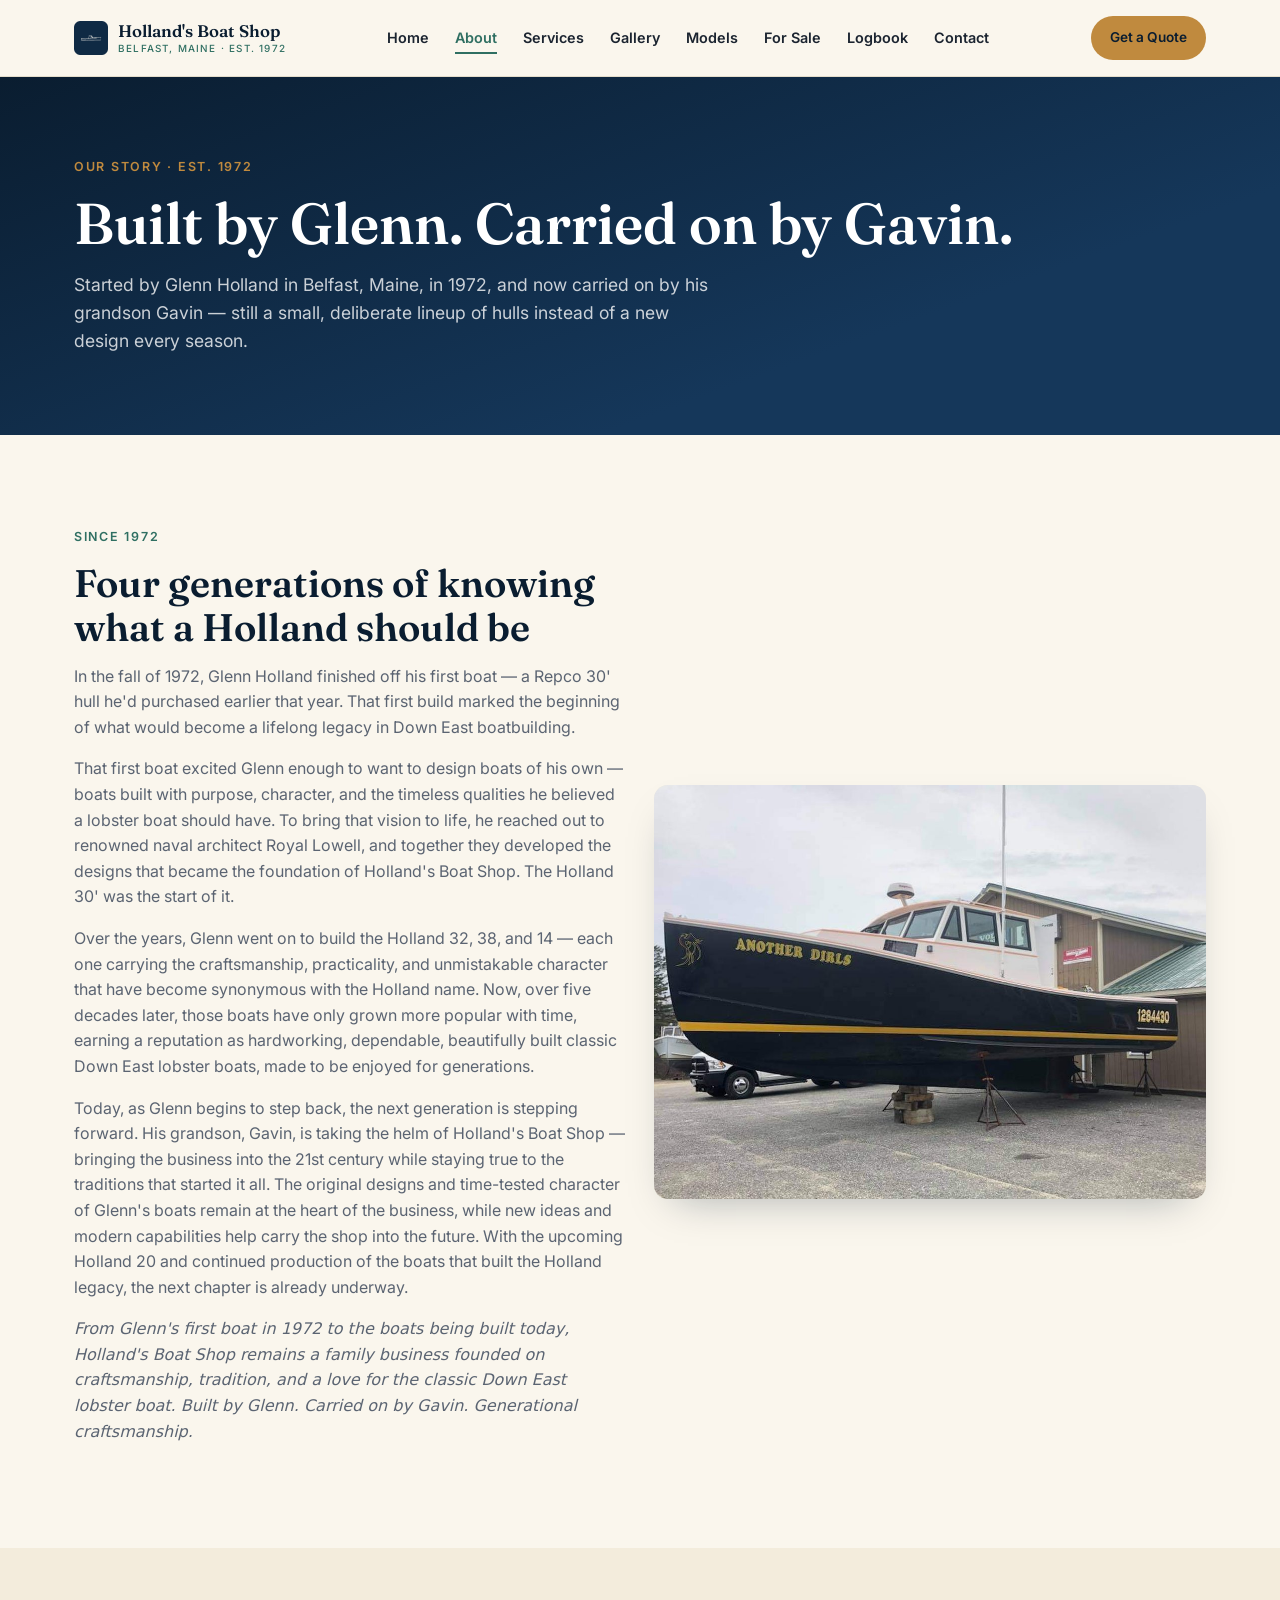
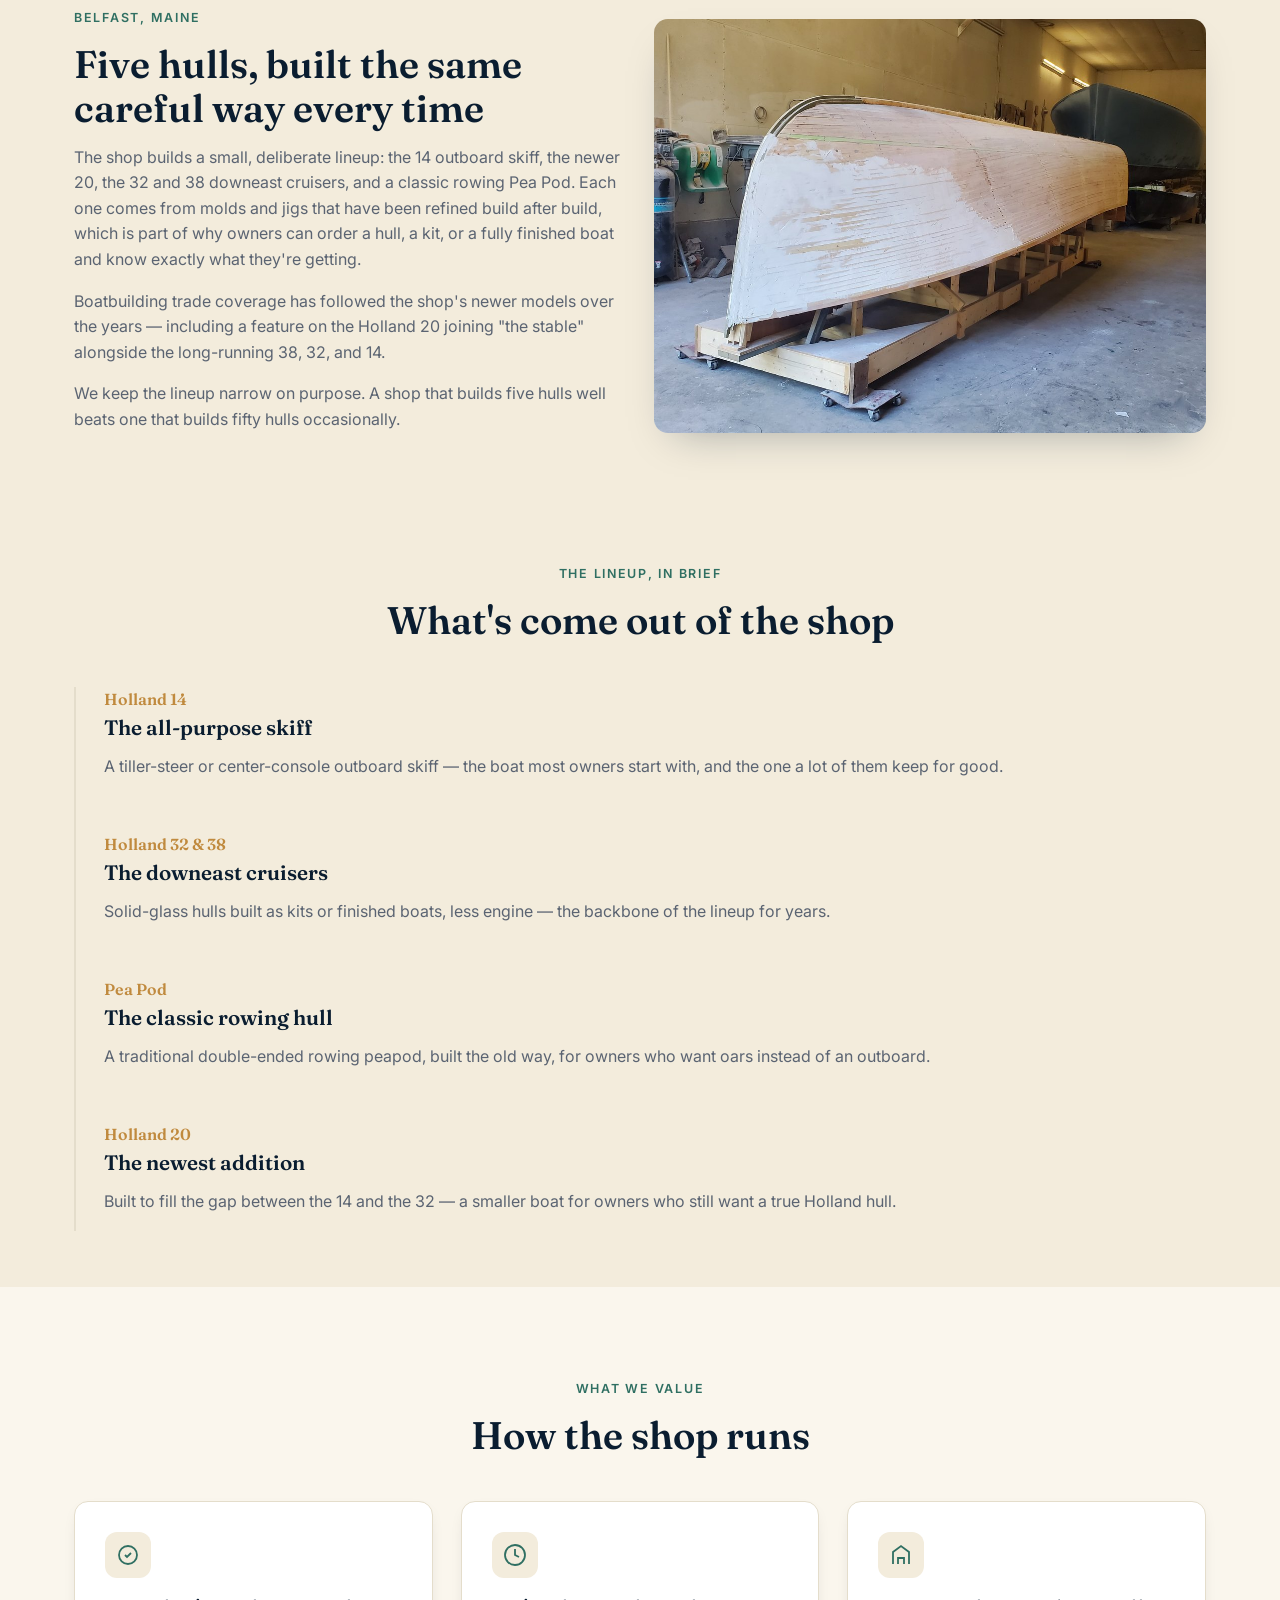
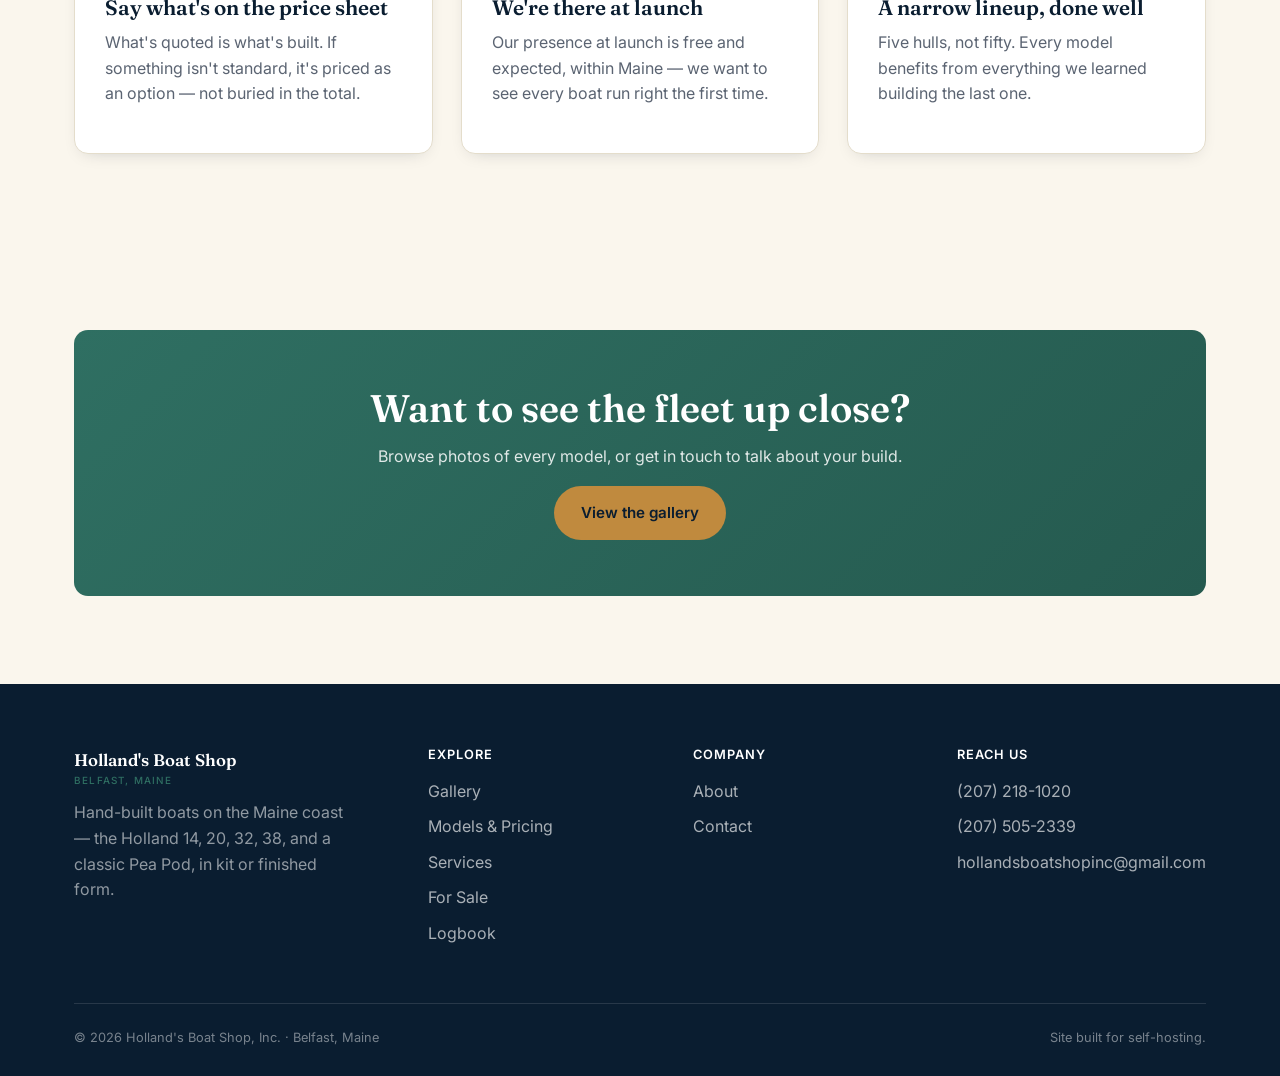
==== commit f265d15a: "added logbook" ====
--- a/about.html
+++ b/about.html
@@ -23,6 +23,7 @@
       <li><a href="gallery.html">Gallery</a></li>
       <li><a href="models.html">Models</a></li>
       <li><a href="for-sale.html">For Sale</a></li>
+      <li><a href="logbook.html">Logbook</a></li>
       <li><a href="contact.html">Contact</a></li>
       <li class="nav-mobile-cta"><a href="contact.html" class="btn btn-primary">Get a Quote</a></li>
     </ul>
@@ -165,6 +166,7 @@
           <li><a href="models.html">Models &amp; Pricing</a></li>
           <li><a href="services.html">Services</a></li>
           <li><a href="for-sale.html">For Sale</a></li>
+          <li><a href="logbook.html">Logbook</a></li>
         </ul>
       </div>
       <div class="footer-col">
